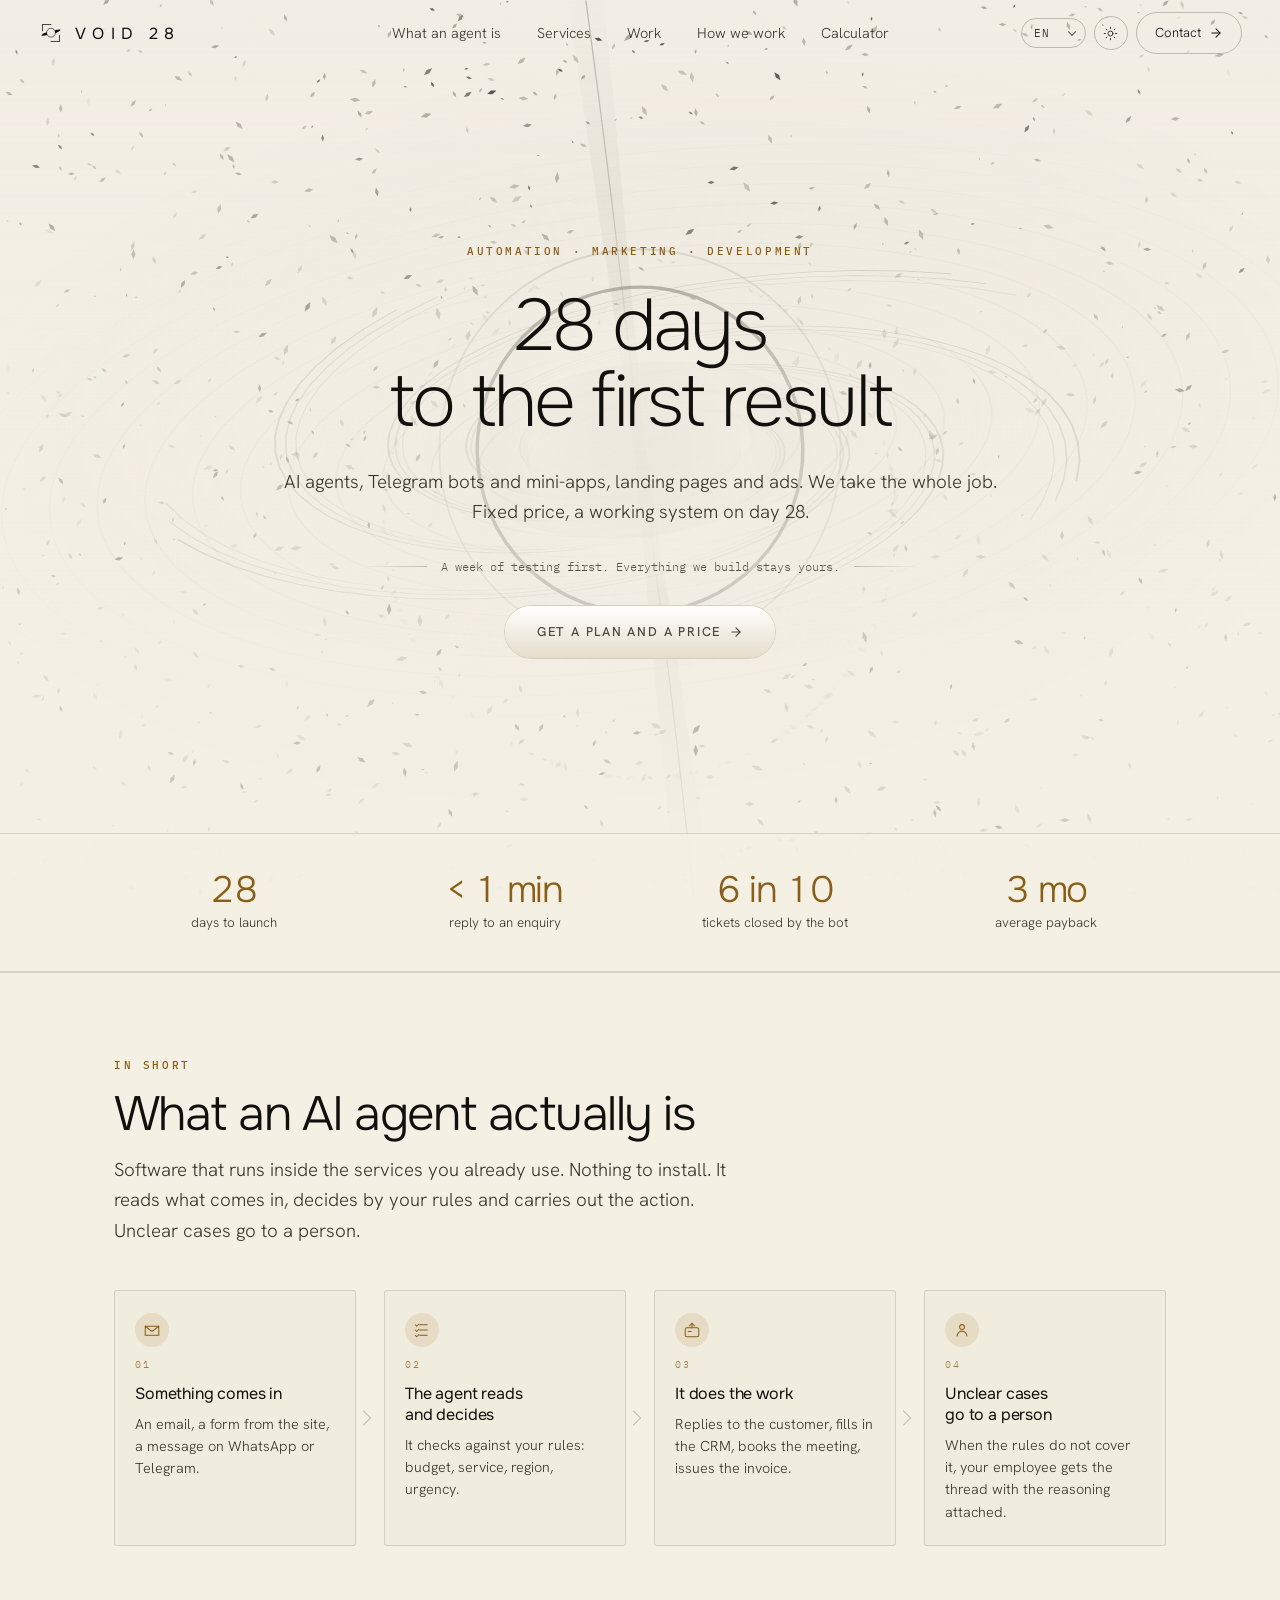
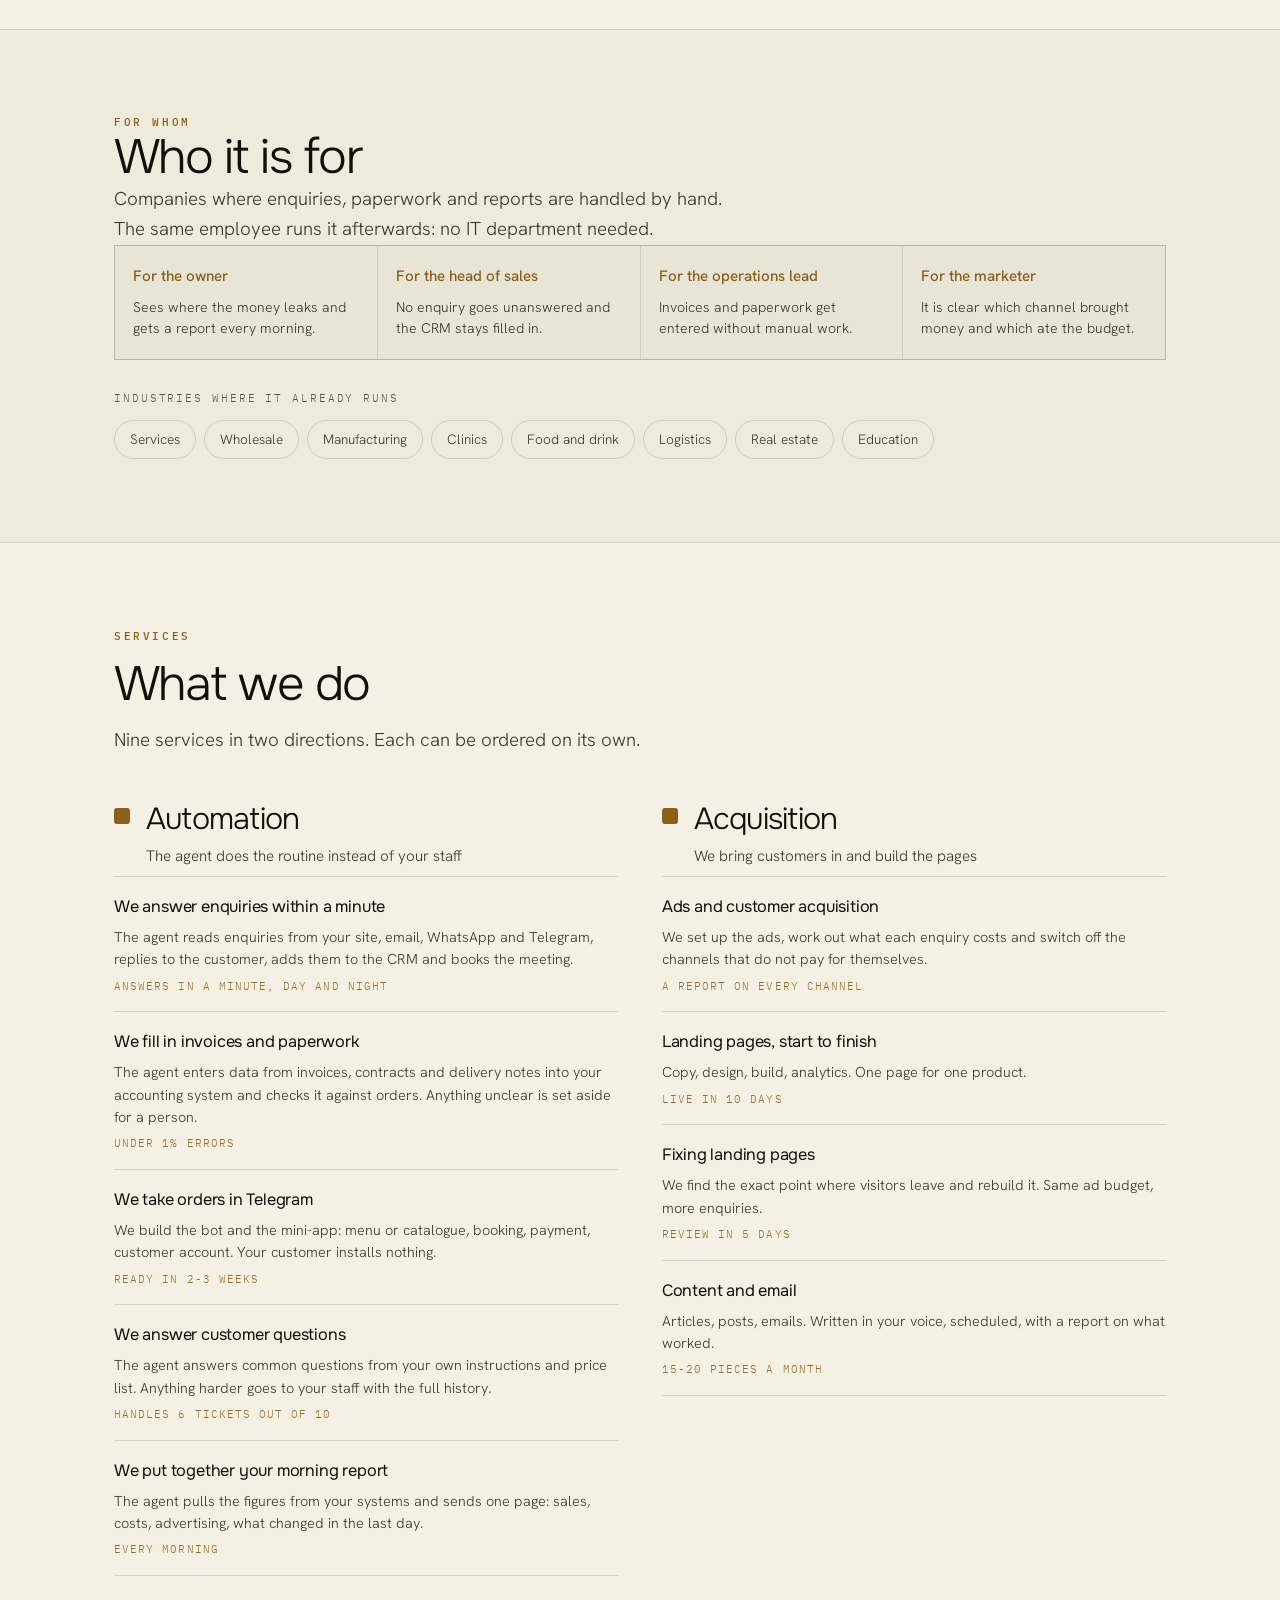
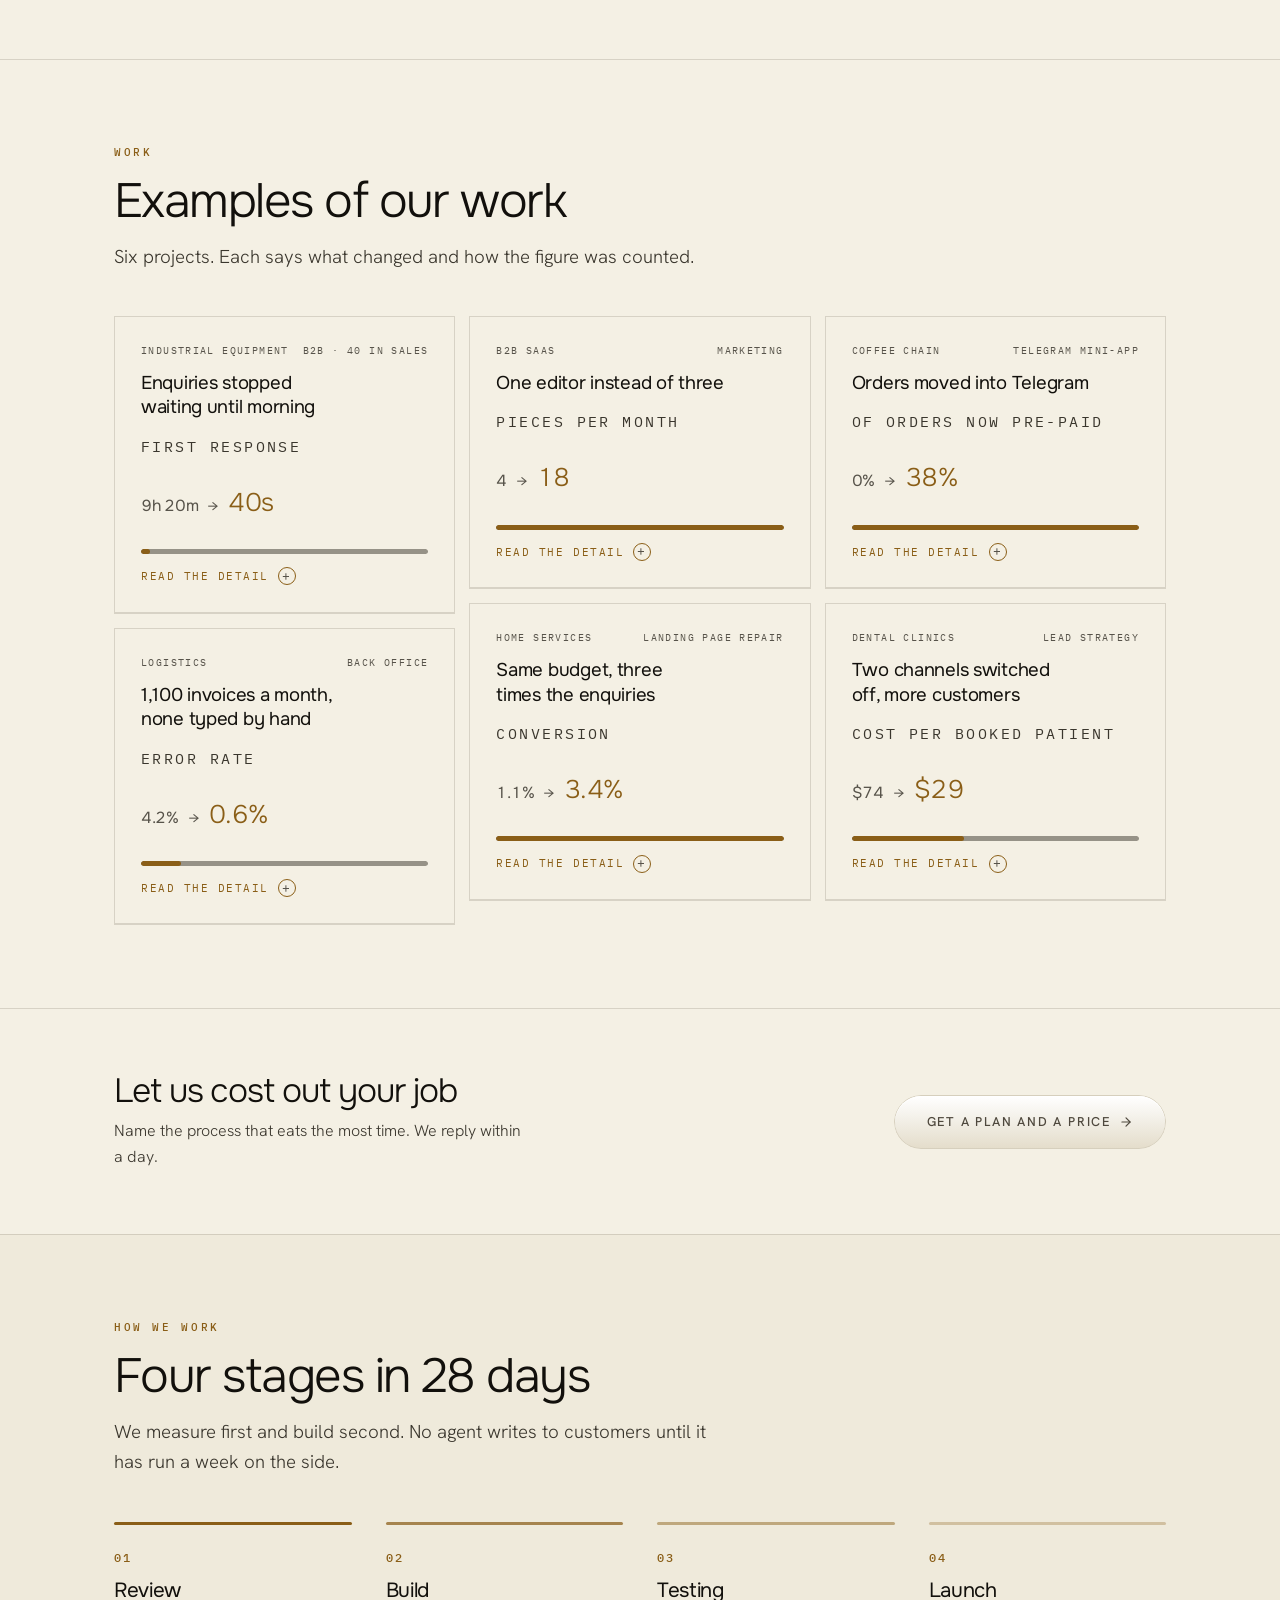
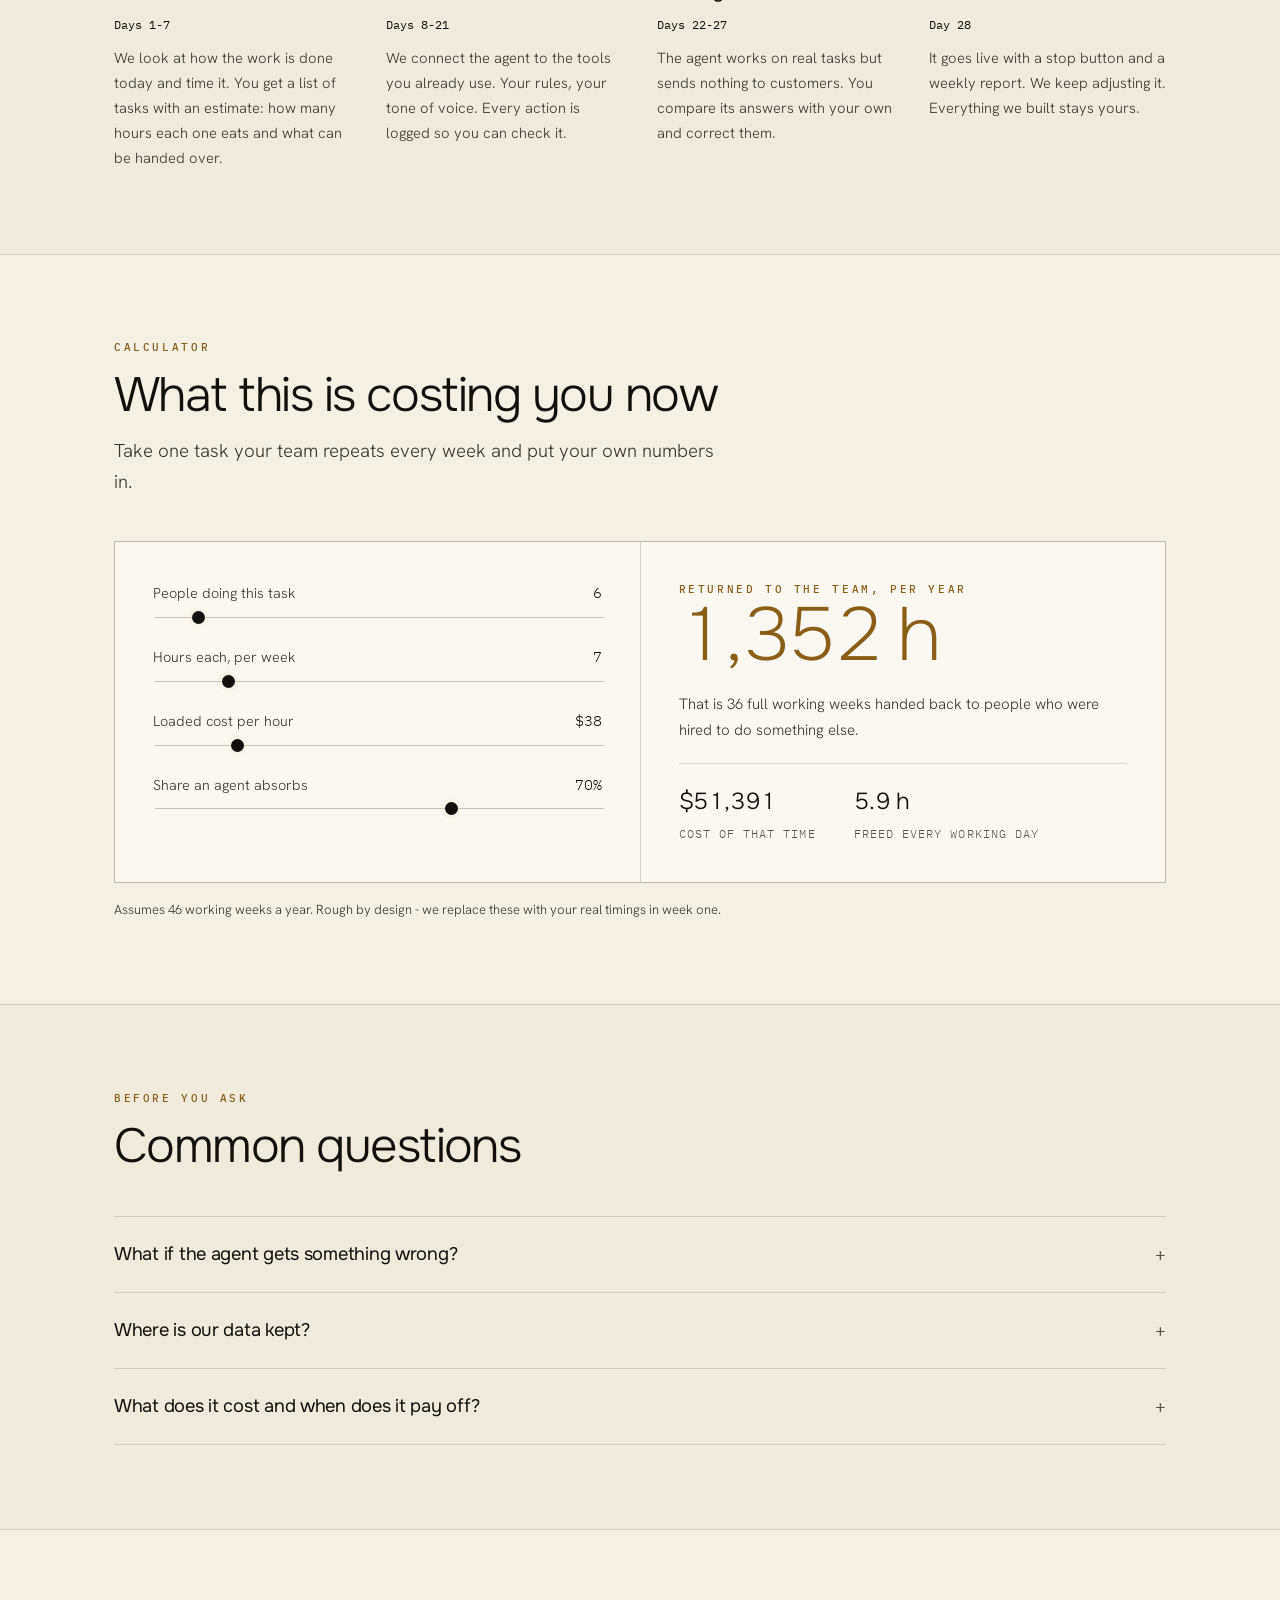
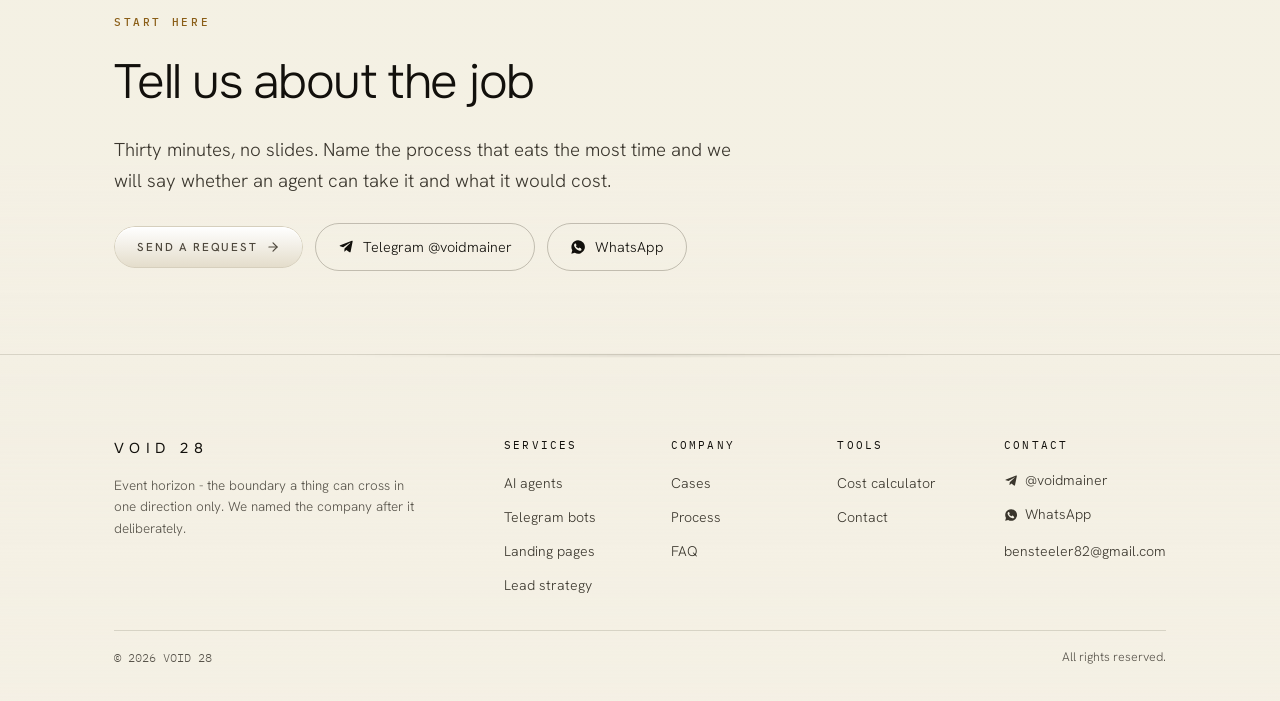
==== index.html @ d05bee15 "Stop the field draining over time: two separate causes The first is the real one. When 45 frames in " ====
<!doctype html>
<html lang="en" data-theme="dark">
<head>
<meta charset="utf-8">
<meta name="viewport" content="width=device-width, initial-scale=1">
<title>VOID 28 - AI agents, bots and landing pages in 28 days</title>
<meta name="description" content="VOID 28 builds AI agents, Telegram bots and mini-apps, landing pages and the lead strategy behind them. Fixed scope, fixed price, first result on day 28.">
<link rel="canonical" href="https://tragical728.github.io/void-ai/">

<meta property="og:type" content="website">
<meta property="og:site_name" content="VOID 28">
<meta property="og:title" content="VOID 28 - first result on day 28">
<meta property="og:description" content="AI agents, Telegram bots and mini-apps, landing pages and lead strategy. Fixed scope, fixed price.">
<meta property="og:url" content="https://tragical728.github.io/void-ai/">
<meta property="og:image" content="https://tragical728.github.io/void-ai/assets/img/og-cover.png">
<meta name="twitter:card" content="summary_large_image">

<link rel="icon" href="assets/img/favicon.svg?v=32" type="image/svg+xml">
<link rel="icon" href="assets/img/favicon-32.png?v=32" sizes="32x32" type="image/png">
<link rel="apple-touch-icon" href="assets/img/apple-touch-icon.png?v=32">
<link rel="manifest" href="site.webmanifest">
<meta name="theme-color" content="#050506">

<script>/* set the theme before first paint so it never flashes */
(function(){try{var t=localStorage.getItem('void-theme')||(matchMedia('(prefers-color-scheme: light)').matches?'light':'dark');document.documentElement.setAttribute('data-theme',t);}catch(e){}})();</script>

<link rel="preconnect" href="https://fonts.googleapis.com">
<link rel="preconnect" href="https://fonts.gstatic.com" crossorigin>
<link rel="stylesheet" href="https://fonts.googleapis.com/css2?family=Onest:wght@200;300;400;500&family=Hanken+Grotesk:wght@300;400;500&family=IBM+Plex+Mono:wght@400;500&display=swap">
<link rel="stylesheet" href="assets/css/tokens.css?v=32">
<link rel="stylesheet" href="assets/css/base.css?v=32">
<link rel="stylesheet" href="assets/css/components.css?v=32">
<link rel="stylesheet" href="assets/css/landing.css?v=32">

<!-- WebSite drives the bold site name in Google results; Organization drives the knowledge panel -->
<script type="application/ld+json">
{"@context":"https://schema.org","@type":"WebSite","name":"VOID 28",
 "alternateName":"VOID28","url":"https://tragical728.github.io/void-ai/"}
</script>
<script type="application/ld+json">
{"@context":"https://schema.org","@type":"Organization","name":"VOID 28",
 "url":"https://tragical728.github.io/void-ai/","logo":"https://tragical728.github.io/void-ai/assets/img/favicon-512.png",
 "description":"AI automation agency. Agents, Telegram bots and mini-apps, landing pages and lead strategy, delivered in 28 days.",
 "sameAs":["https://t.me/voidmainer"]}
</script>
</head>
<body>
<canvas id="dust" aria-hidden="true"></canvas>
<canvas id="hole" aria-hidden="true"></canvas>
<div class="veil" aria-hidden="true"></div>

<div class="shell">

<header>
  <nav class="nav">
    <a class="mark" href="index.html"><svg class="mark-glyph" viewBox="0 0 1024 1024" width="26" height="26" aria-hidden="true" fill="currentColor"><g><rect x="168" y="168" width="356" height="30"/><rect x="168" y="168" width="30" height="272"/><rect x="500" y="826" width="356" height="30"/><rect x="826" y="584" width="30" height="272"/><path d="M339,481.8 Q232,508 140,594 L140,620 Q252,634 364.4,592.2 Z"/><path d="M685,518.2 Q792,492 884,406 L884,380 Q772,366 659.6,407.8 Z"/></g><circle cx="512" cy="500" r="174" fill="none" stroke="currentColor" stroke-width="24"/></svg>VOID&nbsp;28</a>
    <button class="nav-toggle" id="nav-toggle" type="button"
            aria-label="Menu" aria-expanded="false" aria-controls="nav-links">
      <span></span><span></span><span></span>
    </button>
    <div class="nav-links" id="nav-links">
      <a href="#explain" data-i="nav1">What an agent is</a>
      <a href="#work" data-i="nav2">Services</a>
      <a href="#cases" data-i="nav3">Work</a>
      <a href="#process" data-i="nav4">How we work</a>
      <a href="#maths" data-i="nav5">Calculator</a>
      <a href="contact.html" class="only-mobile" data-i="navcta">Contact</a>
    </div>
    <div class="nav-tools">
      <span class="lang">
        <select id="lang" aria-label="Language">
          <option value="en">EN</option>
          <option value="ru">RU</option>
          <option value="es">ES</option>
          <option value="de">DE</option>
          <option value="zh">中文</option>
        </select>
      </span>
      <button class="icon-btn" id="theme" type="button" aria-label="Switch theme">
        <svg class="moon" viewBox="0 0 24 24" fill="none" stroke="currentColor" stroke-width="1.6" stroke-linecap="round" stroke-linejoin="round"><path d="M21 12.8A9 9 0 1 1 11.2 3a7 7 0 0 0 9.8 9.8z"/></svg>
        <svg class="sun" viewBox="0 0 24 24" fill="none" stroke="currentColor" stroke-width="1.6" stroke-linecap="round" stroke-linejoin="round"><circle cx="12" cy="12" r="4"/><path d="M12 2v2M12 20v2M4.9 4.9l1.4 1.4M17.7 17.7l1.4 1.4M2 12h2M20 12h2M4.9 19.1l1.4-1.4M17.7 6.3l1.4-1.4"/></svg>
      </button>
      <a class="nav-cta" href="contact.html"><span data-i="navcta">Contact</span><svg viewBox="0 0 24 24" fill="none" stroke="currentColor" stroke-width="1.8" stroke-linecap="round" stroke-linejoin="round"><path d="M5 12h14"/><path d="m12 5 7 7-7 7"/></svg></a>
    </div>
  </nav>
</header>

<main id="top">

  <section class="hero">
    <div class="wrap hero-copy">
      <p class="eyebrow" data-i="heroEyebrow">AI agents · automation · marketing</p>
      <h1 data-ih="heroTitle">Your problems and busywork<br>are our responsibility</h1>
      <p class="lead" data-i="heroLead">AI agents for daily operations, Telegram bots and mini-apps, landing pages built or repaired, and the lead strategy behind them. Fixed scope, fixed price, live in four to six weeks.</p>
      <div class="horizon-note">
        <span class="rule"></span>
        <span class="mono" data-i="heroNote">Shadow mode first. You keep the build.</span>
        <span class="rule rule-r"></span>
      </div>
      <div class="hero-cta">
        <a class="sbtn sbtn-lg" href="contact.html">
          <span class="sbtn-beam"></span><span class="sbtn-ring"></span>
          <span class="sbtn-face"><span data-i="heroCta">Get a plan and a price</span>
            <svg viewBox="0 0 24 24" fill="none" stroke="currentColor" stroke-width="2" stroke-linecap="round" stroke-linejoin="round"><path d="M5 12h14"/><path d="m12 5 7 7-7 7"/></svg>
          </span>
        </a>
            </div>
    </div>
  </section>

  <section class="proof" aria-label="Key numbers">
    <div class="wrap proof-grid">
      <div class="proof-item"><b data-i="s1n">28</b><span data-i="s1l">days to launch</span></div>
      <div class="proof-item"><b data-i="s2n">&lt; 1 min</b><span data-i="s2l">reply to an enquiry</span></div>
      <div class="proof-item"><b data-i="s3n">6 in 10</b><span data-i="s3l">tickets closed by the bot</span></div>
      <div class="proof-item"><b data-i="s4n">3 mo</b><span data-i="s4l">average payback</span></div>
    </div>
  </section>


  <section id="explain">
    <div class="wrap">
      <div class="sec-head">
        <p class="eyebrow" data-i="exEyebrow">IN SHORT</p>
        <h2 data-i="exTitle">What an AI agent actually is</h2>
        <p class="lead" data-i="exLead">It is a piece of software that works inside the services you already use.</p>
      </div>
      <ol class="ex-flow">
        <li class="ex-step">
          <span class="ex-ic"><svg viewBox="0 0 24 24" fill="none" stroke="currentColor" stroke-width="1.4" stroke-linecap="round" stroke-linejoin="round"><path d="M3 7h18v12H3z"/><path d="m3 7 9 7 9-7"/></svg></span>
          <span class="ex-n">01</span>
          <h3 data-i="ex1t">step</h3>
          <p data-i="ex1p">text</p>
        </li>
        <li class="ex-step">
          <span class="ex-ic"><svg viewBox="0 0 24 24" fill="none" stroke="currentColor" stroke-width="1.4" stroke-linecap="round" stroke-linejoin="round"><path d="M9 5h10M9 12h10M9 19h10"/><path d="m3 5 2 2 3-3"/><path d="m3 12 2 2 3-3"/><path d="m3 19 2 2 3-3"/></svg></span>
          <span class="ex-n">02</span>
          <h3 data-i="ex2t">step</h3>
          <p data-i="ex2p">text</p>
        </li>
        <li class="ex-step">
          <span class="ex-ic"><svg viewBox="0 0 24 24" fill="none" stroke="currentColor" stroke-width="1.4" stroke-linecap="round" stroke-linejoin="round"><path d="M12 3v6"/><path d="m8.5 6.5 3.5-3.5 3.5 3.5"/><rect x="3" y="9" width="18" height="12" rx="2"/><path d="M7 14h4"/></svg></span>
          <span class="ex-n">03</span>
          <h3 data-i="ex3t">step</h3>
          <p data-i="ex3p">text</p>
        </li>
        <li class="ex-step">
          <span class="ex-ic"><svg viewBox="0 0 24 24" fill="none" stroke="currentColor" stroke-width="1.4" stroke-linecap="round" stroke-linejoin="round"><circle cx="12" cy="8" r="3.2"/><path d="M5.5 20a6.5 6.5 0 0 1 13 0"/></svg></span>
          <span class="ex-n">04</span>
          <h3 data-i="ex4t">step</h3>
          <p data-i="ex4p">text</p>
        </li>
      </ol>
    </div>
  </section>


  <section id="who">
    <div class="wrap">

        <p class="eyebrow" data-i="whoE">FOR WHOM</p>
        <h2 data-i="whoT">Who it is for</h2>
        <p class="lead" data-i="whoL">Companies where the work is handled by hand.</p>
        <div class="who-grid">
          <div class="who-card"><h4 data-i="r1">role</h4><p data-i="r1p">why</p></div>
          <div class="who-card"><h4 data-i="r2">role</h4><p data-i="r2p">why</p></div>
          <div class="who-card"><h4 data-i="r3">role</h4><p data-i="r3p">why</p></div>
          <div class="who-card"><h4 data-i="r4">role</h4><p data-i="r4p">why</p></div>
        </div>
        <p class="who-ind-t" data-i="indT">Industries where it already runs</p>
        <ul class="who-inds"><li data-i="i1">industry</li><li data-i="i2">industry</li><li data-i="i3">industry</li><li data-i="i4">industry</li><li data-i="i5">industry</li><li data-i="i6">industry</li><li data-i="i7">industry</li><li data-i="i8">industry</li></ul>
    </div>
  </section>

  <section id="work">
    <div class="wrap">
      <div class="sec-head">
        <p class="eyebrow" data-i="workEyebrow">SERVICES</p>
        <h2 data-i="workTitle">What we do</h2>
        <p class="lead" data-i="workLead">Not a chatbot bolted onto your website. Agents that hold a job, follow your rules, use the tools you already pay for, and escalate the moment they hit something they were not built to decide.</p>
      </div>
      <div class="svc-grid">
        <div class="svc-col">
          <div class="grp">
            <span class="grp-n" aria-hidden="true"></span>
            <h3 data-i="grp1">group</h3>
            <p data-i="grp1s">note</p>
          </div>
          <ul class="svc-list">
            <li class="svc"><h4 data-i="w1t">title</h4><p data-i="w1p">text</p><span class="svc-tag" data-i="w1g">tag</span></li>
            <li class="svc"><h4 data-i="w2t">title</h4><p data-i="w2p">text</p><span class="svc-tag" data-i="w2g">tag</span></li>
            <li class="svc"><h4 data-i="w3t">title</h4><p data-i="w3p">text</p><span class="svc-tag" data-i="w3g">tag</span></li>
            <li class="svc"><h4 data-i="w4t">title</h4><p data-i="w4p">text</p><span class="svc-tag" data-i="w4g">tag</span></li>
            <li class="svc"><h4 data-i="w5t">title</h4><p data-i="w5p">text</p><span class="svc-tag" data-i="w5g">tag</span></li>
          </ul>
        </div>
        <div class="svc-col">
          <div class="grp">
            <span class="grp-n" aria-hidden="true"></span>
            <h3 data-i="grp2">group</h3>
            <p data-i="grp2s">note</p>
          </div>
          <ul class="svc-list">
            <li class="svc"><h4 data-i="m1t">title</h4><p data-i="m1p">text</p><span class="svc-tag" data-i="m1g">tag</span></li>
            <li class="svc"><h4 data-i="m2t">title</h4><p data-i="m2p">text</p><span class="svc-tag" data-i="m2g">tag</span></li>
            <li class="svc"><h4 data-i="m3t">title</h4><p data-i="m3p">text</p><span class="svc-tag" data-i="m3g">tag</span></li>
            <li class="svc"><h4 data-i="m4t">title</h4><p data-i="m4p">text</p><span class="svc-tag" data-i="m4g">tag</span></li>
          </ul>
        </div>
      </div>
    </div>
  </section>




  <section id="cases">
    <div class="wrap">
      <div class="sec-head">
        <p class="eyebrow" data-i="csEyebrow">WORK</p>
        <h2 data-i="csTitle">Examples of our work</h2>
        <p class="lead" data-i="csLead">Six builds, six different corners of a business. Figures are measured against the ninety days before each agent went live.</p>
      </div>
      <div class="cases">
        <div class="case-col">
          <article class="case">
          <details>
            <summary>
              <div class="case-kicker"><span data-i="c1k1">Industrial equipment</span><span data-i="c1k2">B2B · 40 in sales</span></div>
              <h3 data-i="c1t">An inbox that never sleeps</h3>
              <div class="delta">
                <p class="delta-cap" data-i="c1m1">metric</p>
                <p class="delta-line"><span class="dv-was">9h 20m</span><span class="dv-arrow" aria-hidden="true">&rarr;</span><b class="dv-now">40s</b></p>
                <i class="bar"><s class="b-was" style="--w:100%"></s><s class="b-now" style="--w:3%"></s></i>
              </div>
              <span class="case-more"><span data-i="caseMore">Read the detail</span><i class="plus">+</i></span>
            </summary>
            <div class="case-body">
              <p data-i="c1p">Enquiries arrived across a website form, two mailboxes and WhatsApp. Anything landing after 6pm sat until morning. An agent now reads every channel, qualifies against spec and budget, answers with the right datasheet and books the demo.</p>
              <div class="case-did"><h4 data-i="caseDid">What we did</h4><p data-i="c1do">…</p></div>
              <div class="metrics">
                        <div class="metric"><b>+34%</b><span data-i="c1m2">Meetings booked</span></div>
            <div class="metric"><b>0</b><span data-i="c1m3">Leads left overnight</span></div>
          </div>
              <p class="case-basis"><span data-i="caseBase">How it was measured</span>: <span data-i="c1base">…</span></p>
            </div>
          </details>
        </article>
          <article class="case">
          <details>
            <summary>
              <div class="case-kicker"><span data-i="c2k1">Logistics</span><span data-i="c2k2">Back office</span></div>
              <h3 data-i="c2t">1,100 invoices, entered by nobody</h3>
              <div class="delta">
                <p class="delta-cap" data-i="c2m1">metric</p>
                <p class="delta-line"><span class="dv-was">4.2%</span><span class="dv-arrow" aria-hidden="true">&rarr;</span><b class="dv-now">0.6%</b></p>
                <i class="bar"><s class="b-was" style="--w:100%"></s><s class="b-now" style="--w:14%"></s></i>
              </div>
              <span class="case-more"><span data-i="caseMore">Read the detail</span><i class="plus">+</i></span>
            </summary>
            <div class="case-body">
              <p data-i="c2p">Three people spent their week retyping carrier invoices into an ERP and chasing mismatches. The agent reads the documents, reconciles them against orders, posts the clean ones and queues only genuine exceptions for a human.</p>
              <div class="case-did"><h4 data-i="caseDid">What we did</h4><p data-i="c2do">…</p></div>
              <div class="metrics">
                        <div class="metric"><b>112h</b><span data-i="c2m2">Returned per month</span></div>
            <div class="metric"><b>3</b><span data-i="c2m3">People moved to better work</span></div>
          </div>
              <p class="case-basis"><span data-i="caseBase">How it was measured</span>: <span data-i="c2base">…</span></p>
            </div>
          </details>
        </article>
        </div>
        <div class="case-col">
          <article class="case">
          <details>
            <summary>
              <div class="case-kicker"><span data-i="c3k1">B2B SaaS</span><span data-i="c3k2">Marketing</span></div>
              <h3 data-i="c3t">One editor, a full calendar</h3>
              <div class="delta">
                <p class="delta-cap" data-i="c3m1">metric</p>
                <p class="delta-line"><span class="dv-was">4</span><span class="dv-arrow" aria-hidden="true">&rarr;</span><b class="dv-now">18</b></p>
                <i class="bar"><s class="b-was" style="--w:22%"></s><s class="b-now" style="--w:100%"></s></i>
              </div>
              <span class="case-more"><span data-i="caseMore">Read the detail</span><i class="plus">+</i></span>
            </summary>
            <div class="case-body">
              <p data-i="c3p">Four posts a month, all of them late. We pointed the pipeline at their sales calls and changelog: it drafts, an editor cuts, it schedules and distributes. The voice held - readers could not pick the agent drafts out of a blind test.</p>
              <div class="case-did"><h4 data-i="caseDid">What we did</h4><p data-i="c3do">…</p></div>
              <div class="metrics">
                        <div class="metric"><b>2.4×</b><span data-i="c3m2">Organic signups</span></div>
            <div class="metric"><b>1</b><span data-i="c3m3">Editor, unchanged</span></div>
          </div>
              <p class="case-basis"><span data-i="caseBase">How it was measured</span>: <span data-i="c3base">…</span></p>
            </div>
          </details>
        </article>
          <article class="case">
          <details>
            <summary>
              <div class="case-kicker"><span data-i="c4k1">Home services</span><span data-i="c4k2">Landing page repair</span></div>
              <h3 data-i="c4t">The page was the bottleneck</h3>
              <div class="delta">
                <p class="delta-cap" data-i="c4m1">metric</p>
                <p class="delta-line"><span class="dv-was">1.1%</span><span class="dv-arrow" aria-hidden="true">&rarr;</span><b class="dv-now">3.4%</b></p>
                <i class="bar"><s class="b-was" style="--w:32%"></s><s class="b-now" style="--w:100%"></s></i>
              </div>
              <span class="case-more"><span data-i="caseMore">Read the detail</span><i class="plus">+</i></span>
            </summary>
            <div class="case-body">
              <p data-i="c4p">Traffic was healthy and the phone was quiet. The audit found the offer buried below three scrolls, a seven-field form and a 4.8-second load on mobile. We rewrote the page, cut the form to two fields and rebuilt it - same ad spend.</p>
              <div class="case-did"><h4 data-i="caseDid">What we did</h4><p data-i="c4do">…</p></div>
              <div class="metrics">
                        <div class="metric"><b>−61%</b><span data-i="c4m2">Cost per lead</span></div>
            <div class="metric"><b>1.2s</b><span data-i="c4m3">Load on mobile</span></div>
          </div>
              <p class="case-basis"><span data-i="caseBase">How it was measured</span>: <span data-i="c4base">…</span></p>
            </div>
          </details>
        </article>
        </div>
        <div class="case-col">
          <article class="case">
          <details>
            <summary>
              <div class="case-kicker"><span data-i="c5k1">Coffee chain</span><span data-i="c5k2">Telegram mini-app</span></div>
              <h3 data-i="c5t">The queue moved into Telegram</h3>
              <div class="delta">
                <p class="delta-cap" data-i="c5m1">metric</p>
                <p class="delta-line"><span class="dv-was">0%</span><span class="dv-arrow" aria-hidden="true">&rarr;</span><b class="dv-now">38%</b></p>
                <i class="bar"><s class="b-was" style="--w:4%"></s><s class="b-now" style="--w:100%"></s></i>
              </div>
              <span class="case-more"><span data-i="caseMore">Read the detail</span><i class="plus">+</i></span>
            </summary>
            <div class="case-body">
              <p data-i="c5p">Eleven sites, orders taken by phone and lost at the counter. We shipped a mini-app: menu, pickup slot, payment and a loyalty balance, all inside Telegram, with a bot that nudges regulars on the days they usually come in.</p>
              <div class="case-did"><h4 data-i="caseDid">What we did</h4><p data-i="c5do">…</p></div>
              <div class="metrics">
                        <div class="metric"><b>+22%</b><span data-i="c5m2">Repeat visits</span></div>
            <div class="metric"><b>0</b><span data-i="c5m3">App store required</span></div>
          </div>
              <p class="case-basis"><span data-i="caseBase">How it was measured</span>: <span data-i="c5base">…</span></p>
            </div>
          </details>
        </article>
          <article class="case">
          <details>
            <summary>
              <div class="case-kicker"><span data-i="c6k1">Dental clinics</span><span data-i="c6k2">Lead strategy</span></div>
              <h3 data-i="c6t">Same budget, different channels</h3>
              <div class="delta">
                <p class="delta-cap" data-i="c6m1">metric</p>
                <p class="delta-line"><span class="dv-was">$74</span><span class="dv-arrow" aria-hidden="true">&rarr;</span><b class="dv-now">$29</b></p>
                <i class="bar"><s class="b-was" style="--w:100%"></s><s class="b-now" style="--w:39%"></s></i>
              </div>
              <span class="case-more"><span data-i="caseMore">Read the detail</span><i class="plus">+</i></span>
            </summary>
            <div class="case-body">
              <p data-i="c6p">Spend was spread evenly across five channels because nobody could prove which worked. We tracked each lead to revenue, cut two channels, rewrote the offer for the two that paid, and put the follow-up on an agent.</p>
              <div class="case-did"><h4 data-i="caseDid">What we did</h4><p data-i="c6do">…</p></div>
              <div class="metrics">
                        <div class="metric"><b>+41%</b><span data-i="c6m2">Bookings, same spend</span></div>
            <div class="metric"><b>2</b><span data-i="c6m3">Channels dropped</span></div>
          </div>
              <p class="case-basis"><span data-i="caseBase">How it was measured</span>: <span data-i="c6base">…</span></p>
            </div>
          </details>
        </article>
        </div>
      </div>
    </div>
  </section>

  <section class="midcta">
    <div class="wrap midcta-inner">
      <div>
        <h2 data-i="midTitle">Let us cost out your job</h2>
        <p class="lead" data-i="midLead">Name the process that eats the most time. We reply within a day.</p>
      </div>
      <a class="sbtn sbtn-lg" href="contact.html">
        <span class="sbtn-beam"></span><span class="sbtn-ring"></span>
        <span class="sbtn-face"><span data-i="midCta">Get a plan and a price</span>
          <svg viewBox="0 0 24 24" fill="none" stroke="currentColor" stroke-width="2" stroke-linecap="round" stroke-linejoin="round"><path d="M5 12h14"/><path d="m12 5 7 7-7 7"/></svg>
        </span>
      </a>
    </div>
  </section>

  <section id="process">
    <div class="wrap">
      <div class="sec-head">
        <p class="eyebrow" data-i="prEyebrow">HOW WE WORK</p>
        <h2 data-i="prTitle">Four stages in 28 days</h2>
        <p class="lead" data-i="prLead">The order matters here: we do not touch a tool until we have timed the work by hand, and no agent talks to a customer until it has spent a week proving itself in silence.</p>
      </div>
      <div class="steps">
        <div class="step"><span class="n">01</span><h3 data-i="p1t">Map</h3><span class="when" data-i="p1w">Week 1</span>
          <p data-i="p1p">We sit with the people doing the work and time it. What comes out is a short list of tasks ranked by hours lost and how safely they can be handed over.</p></div>
        <div class="step"><span class="n">02</span><h3 data-i="p2t">Build</h3><span class="when" data-i="p2w">Weeks 2-3</span>
          <p data-i="p2p">Agents wired into the tools you already pay for. Your rules, your tone, your escalation paths. Every decision the agent makes is logged in plain language.</p></div>
        <div class="step"><span class="n">03</span><h3 data-i="p3t">Shadow</h3><span class="when" data-i="p3w">Week 4</span>
          <p data-i="p3p">The agent runs on live work but nothing it produces is sent. Your team reads its output next to their own and corrects it until the two are indistinguishable.</p></div>
        <div class="step"><span class="n">04</span><h3 data-i="p4t">Watch</h3><span class="when" data-i="p4w">Ongoing</span>
          <p data-i="p4p">It goes live with a kill switch and a weekly report. We tune what drifts. You keep the build - the agents, the prompts, the code - whatever happens to us.</p></div>
      </div>
    </div>
  </section>

  <section id="maths">
    <div class="wrap">
      <div class="sec-head">
        <p class="eyebrow" data-i="qEyebrow">CALCULATOR</p>
        <h2 data-i="qTitle">What this is costing you now</h2>
        <p class="lead" data-i="qLead">Pick one repetitive task your team does every week and put its real shape in. The number is what that task costs you in a year.</p>
      </div>
      <div class="maths">
        <div class="controls">
          <div class="field"><div class="field-top"><label for="people" data-i="qf1">People doing this task</label><output id="people-out" class="mono">6</output></div>
            <input id="people" type="range" min="1" max="60" value="6" step="1"></div>
          <div class="field"><div class="field-top"><label for="hours" data-i="qf2">Hours each, per week</label><output id="hours-out" class="mono">7</output></div>
            <input id="hours" type="range" min="1" max="40" value="7" step="1"></div>
          <div class="field"><div class="field-top"><label for="rate" data-i="qf3">Loaded cost per hour</label><output id="rate-out" class="mono">$38</output></div>
            <input id="rate" type="range" min="8" max="180" value="38" step="1"></div>
          <div class="field"><div class="field-top"><label for="share" data-i="qf4">Share an agent absorbs</label><output id="share-out" class="mono">70%</output></div>
            <input id="share" type="range" min="20" max="95" value="70" step="5"></div>
        </div>
        <div class="readout">
          <div><p class="eyebrow" data-i="qr1">Returned to the team, per year</p><p class="big" id="hours-year">1,352 h</p></div>
          <p class="sub" id="ftw"></p>
          <div class="readout-split">
            <div class="metric"><b id="cost-year" class="mono">$51,391</b><span data-i="qr2">Cost of that time</span></div>
            <div class="metric"><b id="per-day" class="mono">5.9 h</b><span data-i="qr3">Freed every working day</span></div>
          </div>
        </div>
      </div>
      <p class="dim" style="margin-top:16px;font-size:.82rem" data-i="qNote">Assumes 46 working weeks a year. Rough by design - we replace these with your real timings in week one.</p>
    </div>
  </section>

  <section id="faq">
    <div class="wrap">
      <div class="sec-head">
        <p class="eyebrow" data-i="fqEyebrow">Before you ask</p>
        <h2 data-i="fqTitle">Common questions</h2>
      </div>
      <div class="faq">
        <details><summary><span data-i="fq1q">What happens when the agent gets it wrong?</span><span class="plus">+</span></summary>
          <p data-i="fq1a">It escalates instead of improvising. Every agent ships with explicit limits - what it may decide alone, what needs a human, what it must never touch. It runs a week in shadow mode before anyone outside the company sees its output, every action is logged in plain language, and there is a kill switch that stops it in one click.</p></details>
        <details><summary><span data-i="fq2q">Where does our data go?</span><span class="plus">+</span></summary>
          <p data-i="fq2a">Into your own accounts. We build inside your cloud and your tools, with the region you require. Your content is not used to train anything, retention is set by you, and access is scoped per agent - the invoicing agent cannot read your sales inbox.</p></details>
        <details><summary><span data-i="fq3q">What does it cost, and when does it pay for itself?</span><span class="plus">+</span></summary>
          <p data-i="fq3a">A build is a fixed price agreed after the mapping week, plus a monthly fee for running and tuning it. Most builds return their cost inside the first quarter - the calculator above is the same arithmetic we use to decide whether a task is worth automating at all. If the numbers do not work, we say so and we do not take the project.</p></details>
      </div>
    </div>
  </section>

  <section id="contact">
    <div class="wrap cta">
      <p class="eyebrow" data-i="xEyebrow">Start here</p>
      <h2 data-i="xTitle">Tell us about the job</h2>
      <p class="lead" data-i="xLead">Thirty minutes, no deck. Bring one process that everybody complains about and we will tell you honestly whether an agent should take it - and roughly what it would cost to find out.</p>
      <div class="cta-row">
        <a class="sbtn" href="contact.html">
          <span class="sbtn-beam"></span><span class="sbtn-ring"></span>
          <span class="sbtn-face"><span data-i="xCta">Send a request</span>
            <svg viewBox="0 0 24 24" fill="none" stroke="currentColor" stroke-width="2" stroke-linecap="round" stroke-linejoin="round"><path d="M5 12h14"/><path d="m12 5 7 7-7 7"/></svg>
          </span>
        </a>
        <a class="ghost" href="https://t.me/voidmainer" target="_blank" rel="noopener">
          <svg viewBox="0 0 24 24" fill="currentColor" aria-hidden="true"><path d="M21.9 4.3 18.9 19c-.2 1-.8 1.3-1.7.8l-4.6-3.4-2.2 2.1c-.3.3-.5.5-1 .5l.4-4.9L18.4 6c.3-.3-.1-.5-.6-.2L7.7 12.2l-4.5-1.4c-1-.3-1-1 .2-1.4l17.4-6.7c.8-.3 1.5.2 1.1 1.6z"/></svg>
          <span data-i="xTg">Telegram @voidmainer</span>
        </a>
        <a class="ghost" href="https://wa.me/79952057014" target="_blank" rel="noopener">
          <svg viewBox="0 0 24 24" fill="currentColor" aria-hidden="true"><path d="M12 2a10 10 0 0 0-8.6 15L2 22l5.2-1.4A10 10 0 1 0 12 2zm5.8 14.2c-.2.7-1.4 1.3-2 1.4-.5.1-1.1.1-1.8-.1-.4-.1-1-.3-1.7-.6-3-1.3-4.9-4.3-5-4.5-.1-.2-1.2-1.5-1.2-2.9s.7-2 1-2.3c.2-.3.5-.4.7-.4h.5c.2 0 .4 0 .6.5l.8 2c.1.2.1.3 0 .5l-.4.5-.2.3c-.1.1-.2.3 0 .5.1.2.6 1.1 1.4 1.8 1 .9 1.8 1.1 2 1.2.2.1.4.1.5-.1l.7-.9c.2-.2.3-.2.5-.1l2 .9c.2.1.4.2.4.3.1.2.1.6-.1 1.2z"/></svg>
          <span data-i="xWa">WhatsApp</span>
        </a>
      </div>
    </div>
  </section>

</main>

<footer>
  <div class="wrap">
    <div class="foot-grid">
      <div class="foot-brand reveal">
        <span class="mark" style="font-size:.9rem">VOID&nbsp;28</span>
        <p class="def" data-i="footDef">Event horizon - the boundary a thing can cross in one direction only. We named the company after it deliberately.</p>
      </div>
      <div class="foot-cols">
        <div class="foot-col reveal"><h4 data-i="fcServices">Services</h4>
          <ul>
            <li><a href="#work" data-i="fl1">AI agents</a></li>
            <li><a href="#work" data-i="fl2">Telegram bots</a></li>
            <li><a href="#marketing" data-i="fl3">Landing pages</a></li>
            <li><a href="#marketing" data-i="fl4">Lead strategy</a></li>
          </ul></div>
        <div class="foot-col reveal"><h4 data-i="fcCompany">Company</h4>
          <ul>
            <li><a href="#cases" data-i="fl5">Cases</a></li>
            <li><a href="#process" data-i="fl6">Process</a></li>
            <li><a href="#faq" data-i="fl7">FAQ</a></li>
                      </ul></div>
        <div class="foot-col reveal"><h4 data-i="fcTools">Tools</h4>
          <ul>
            <li><a href="#maths" data-i="fl9">Cost calculator</a></li>
            <li><a href="contact.html" data-i="fl10">Contact</a></li>
          </ul></div>
        <div class="foot-col reveal"><h4 data-i="fcContact">Contact</h4>
          <ul>
            <li><a href="https://t.me/voidmainer" target="_blank" rel="noopener"><svg viewBox="0 0 24 24" fill="currentColor"><path d="M21.9 4.3 18.9 19c-.2 1-.8 1.3-1.7.8l-4.6-3.4-2.2 2.1c-.3.3-.5.5-1 .5l.4-4.9L18.4 6c.3-.3-.1-.5-.6-.2L7.7 12.2l-4.5-1.4c-1-.3-1-1 .2-1.4l17.4-6.7c.8-.3 1.5.2 1.1 1.6z"/></svg>@voidmainer</a></li>
            <li><a href="https://wa.me/79952057014" target="_blank" rel="noopener"><svg viewBox="0 0 24 24" fill="currentColor"><path d="M12 2a10 10 0 0 0-8.6 15L2 22l5.2-1.4A10 10 0 1 0 12 2zm5.8 14.2c-.2.7-1.4 1.3-2 1.4-.5.1-1.1.1-1.8-.1-.4-.1-1-.3-1.7-.6-3-1.3-4.9-4.3-5-4.5-.1-.2-1.2-1.5-1.2-2.9s.7-2 1-2.3c.2-.3.5-.4.7-.4h.5c.2 0 .4 0 .6.5l.8 2c.1.2.1.3 0 .5l-.4.5-.2.3c-.1.1-.2.3 0 .5.1.2.6 1.1 1.4 1.8 1 .9 1.8 1.1 2 1.2.2.1.4.1.5-.1l.7-.9c.2-.2.3-.2.5-.1l2 .9c.2.1.4.2.4.3.1.2.1.6-.1 1.2z"/></svg>WhatsApp</a></li>
            <li><a href="mailto:bensteeler82@gmail.com">bensteeler82@gmail.com</a></li>
          </ul></div>
      </div>
    </div>
    <div class="foot-base">
      <span class="mono">© 2026 VOID 28</span>
      <span data-i="footRights">All rights reserved.</span>
    </div>
  </div>
</footer>

</div>

<script src="assets/js/i18n.js?v=32"></script>
<script src="assets/js/background.js?v=32"></script>
<script src="assets/js/site.js?v=32"></script>
</body>
</html>
---- assets/css/tokens.css ----
/* VOID 28 - colour, type and spacing tokens.
   Dark is the base; light is the quasar.

   Two things drive this palette:
   flat black with pure white reads as one undifferentiated wall, so surfaces
   are layered (bg -> surface -> panel) and text sits at three weights;
   and a single warm accent carries every number and action, with one
   semantic red reserved for what a visitor is currently losing. */
:root{
  --bg:#07070A;
  --surface:#0D0E13;
  --panel:#14161D;
  --line:rgba(214,226,244,.12);
  --line-strong:rgba(214,226,244,.22);
  --text:#E9ECF2;
  --muted:#A2A9B4;
  --faint:#79808E;
  --accent:#F5C77E;
  --accent-dim:rgba(245,199,126,.16);
  --warn:#E0785C;
  --warn-dim:rgba(224,120,92,.16);
  --scrim:7,7,10;
  --scrim2:13,14,19;
  --btn-ring:#2A2D36;
  --btn-a:#2A2D36;
  --btn-b:#0B0C11;
  --btn-text:#AEB5C0;
  --btn-text-on:#ffffff;
  --btn-beam:#F5C77E;
  --btn-inset:rgba(255,255,255,.28);
  --btn-halo:rgba(245,199,126,.18);
  --veil-a:rgba(7,7,10,0);
  --veil-b:rgba(7,7,10,.42);
  --veil-c:rgba(7,7,10,.72);
  --gutter:clamp(18px,5vw,64px);
  --max:1180px;
  color-scheme:dark;
}
:root[data-theme="light"]{
  --bg:#F4F0E4;
  --surface:#EDE8D9;
  --panel:#FBF8F1;
  --line:rgba(48,40,26,.15);
  --line-strong:rgba(48,40,26,.26);
  --text:#12100C;
  --muted:#3A362D;
  --faint:#57534A;
  --accent:#8A5E17;
  --accent-dim:rgba(168,118,42,.14);
  --warn:#9E3D22;
  --warn-dim:rgba(158,61,34,.12);
  --scrim:244,240,228;
  --scrim2:237,232,217;
  --btn-ring:#D6CFBD;
  --btn-a:#ffffff;
  --btn-b:#E4DDCB;
  --btn-text:#4E483D;
  --btn-text-on:#191510;
  --btn-beam:#A8762A;
  --btn-inset:rgba(255,255,255,.95);
  --btn-halo:rgba(168,118,42,.2);
  --veil-a:rgba(244,240,228,0);
  --veil-b:rgba(244,240,228,.40);
  --veil-c:rgba(244,240,228,.70);
  color-scheme:light;
}
---- assets/css/base.css ----
/* VOID 28 - reset, canvas layers, typography, page scaffolding */
*{box-sizing:border-box}
html{scroll-behavior:smooth;overflow-x:hidden;overflow-x:clip}
body{
  margin:0;
  background:var(--bg);
  color:var(--text);
  font-family:"Hanken Grotesk",-apple-system,BlinkMacSystemFont,"Segoe UI",Helvetica,Arial,sans-serif;
  font-weight:300;font-size:16px;line-height:1.7;
  -webkit-font-smoothing:antialiased;
  overflow-x:hidden;overflow-x:clip;
  transition:background .5s ease,color .5s ease;
}
html[lang="zh"] body{font-family:"Noto Sans SC","Hanken Grotesk",-apple-system,"PingFang SC","Microsoft YaHei",sans-serif;
  font-weight:300;line-height:1.85;letter-spacing:.01em}
html[lang="zh"] h1,html[lang="zh"] h2,html[lang="zh"] h3{
  font-family:"Noto Sans SC","Onest",-apple-system,"PingFang SC",sans-serif;letter-spacing:0;font-weight:300}
html[lang="zh"] h1{line-height:1.22;font-weight:200}
html[lang="zh"] h2{line-height:1.32}
html[lang="ru"] .eyebrow,html[lang="de"] .eyebrow{letter-spacing:.18em}

/* ---------- canvas layers ---------- */
#dust{position:fixed;inset:0;width:100%;height:100%;z-index:0;display:block}
#hole{position:fixed;inset:0;width:100%;height:100%;z-index:1;pointer-events:none;display:block}
.veil{position:fixed;inset:0;z-index:2;pointer-events:none;
  background:linear-gradient(180deg,var(--veil-a) 0%,var(--veil-b) 34%,var(--veil-c) 72%)}
/* the field is decoration for the opening screen only; the moment real copy
   starts, it drops back so text is read against a settled ground */
#dust{opacity:var(--field,1);transition:opacity .45s ease}
.shell{position:relative;z-index:3}

/* ---------- type ---------- */
h1,h2,h3{font-family:"Onest",-apple-system,Helvetica,Arial,sans-serif;font-weight:300;margin:0;text-wrap:balance}
h1{font-size:clamp(2.4rem,5.7vw,5.1rem);line-height:1.03;letter-spacing:-.038em;font-weight:200}
h2{font-size:clamp(1.8rem,3.8vw,3rem);line-height:1.08;letter-spacing:-.032em}
h3{font-size:clamp(1.02rem,1.7vw,1.28rem);line-height:1.32;letter-spacing:-.015em;font-weight:400}
p{margin:0}
a{color:inherit}
.eyebrow{font-family:"IBM Plex Mono",ui-monospace,SFMono-Regular,Menlo,monospace;
  font-size:.68rem;font-weight:500;letter-spacing:.24em;text-transform:uppercase;color:var(--accent)}
.lead{font-size:clamp(1rem,1.5vw,1.17rem);line-height:1.64;color:var(--muted);max-width:62ch}
.mono{font-family:"IBM Plex Mono",ui-monospace,Menlo,monospace;font-variant-numeric:tabular-nums}
.dim{color:var(--muted)}

/* ---------- structure ---------- */
.wrap{max-width:var(--max);margin:0 auto;padding-inline:var(--gutter)}
section{position:relative;padding-block:clamp(52px,6.5vw,96px);
  border-top:1px solid var(--line);scroll-margin-top:72px}
/* every section below the hero carries its own background: moving particles
   behind body copy is what made the page hard to read */
main > section:not(.hero){background:rgba(var(--scrim),.76)}
main > section:nth-of-type(even){background:rgba(var(--scrim2),.78)}
/* let the ground fall away under the last section so the object can rise into it */
main > section#contact{background:linear-gradient(180deg,rgba(var(--scrim),.82) 0%,
  rgba(var(--scrim),.82) 55%,rgba(var(--scrim),.35) 100%)}
main > section.proof{background:rgba(var(--scrim),.9)}
/* the cases section fell on the lighter alternating tone, which read as a grey
   plate behind the cards; it takes the base ground like its neighbours */
main > section#cases{background:rgba(var(--scrim),.76)}
.sec-head{display:flex;flex-direction:column;gap:14px;margin-bottom:clamp(26px,3.4vw,44px);max-width:74ch}
---- assets/css/components.css ----
/* VOID 28 - nav, controls, buttons, rows, cards, tables, footer */
/* ---------- nav ---------- */
header{position:sticky;top:0;z-index:20;background:transparent;
  border-bottom:1px solid transparent;
  transition:background .35s ease,border-color .35s ease,backdrop-filter .35s ease}
/* stays see-through at the top; picks up a light frost only once content
   is running underneath it, so the links never sit on raw starfield */
header.is-scrolled{backdrop-filter:blur(14px);
  background:linear-gradient(180deg,rgba(var(--scrim),.74),rgba(var(--scrim),.3));
  border-bottom-color:var(--line)}
/* The header is chrome, not content: it runs the full width so the mark sits
   at one edge and the controls at the other, instead of both huddling in the
   middle of a wide screen. Capped so it does not stretch absurdly on 4K. */
.nav{display:flex;align-items:center;gap:16px;width:100%;margin:0;
  padding:12px clamp(18px,3vw,72px)}
/* Three tracks rather than auto margins: with margins the free space was
   split three ways and the menu drifted left of centre on a wide screen. */
@media(min-width:1001px){
  .nav{display:grid;grid-template-columns:1fr auto 1fr}
  .mark{justify-self:start}
  .nav-links{justify-self:center;margin:0}
  .nav-tools{justify-self:end;margin:0}
}
.mark{display:inline-flex;align-items:center;gap:11px;
  font-family:"Onest",Helvetica,sans-serif;font-weight:400;font-size:1rem;
  letter-spacing:.38em;text-decoration:none;white-space:nowrap}
.mark-glyph{width:26px;height:26px;flex:none;display:block;color:var(--text)}
.nav-links{display:flex;align-items:center;gap:4px;margin-inline:auto}
.nav-links a{position:relative;padding:9px 16px;border-radius:999px;
  font-size:.9rem;color:var(--muted);text-decoration:none;white-space:nowrap;
  transition:color .3s ease}
.nav-links a::before{content:"";position:absolute;inset:0;border-radius:999px;
  border:1px solid var(--line-strong);opacity:0;transform:scale(.82);
  transition:opacity .34s cubic-bezier(.2,.7,.2,1),
             transform .34s cubic-bezier(.2,.7,.2,1),
             border-color .34s ease}
.nav-links a:hover,.nav-links a:focus-visible{color:var(--text)}
.nav-links a:hover::before,.nav-links a:focus-visible::before{
  opacity:1;transform:scale(1);border-color:var(--accent)}
.nav-links a:focus-visible{outline:none}
.nav-links .only-mobile{display:none}
.nav-tools{display:flex;align-items:center;gap:8px;margin-inline-start:auto}

/* ---------- menu button ---------- */
.nav-toggle{display:none;flex-direction:column;justify-content:center;gap:5px;
  width:38px;height:38px;padding:0 10px;background:transparent;cursor:pointer;
  border:1px solid var(--line-strong);border-radius:999px;
  transition:border-color .25s ease}
.nav-toggle:hover{border-color:var(--accent)}
.nav-toggle span{display:block;height:1px;background:var(--muted);
  transition:transform .3s ease,opacity .25s ease,background .25s ease}
.nav-toggle:hover span{background:var(--text)}
.nav-toggle[aria-expanded="true"] span:nth-child(1){transform:translateY(6px) rotate(45deg)}
.nav-toggle[aria-expanded="true"] span:nth-child(2){opacity:0}
.nav-toggle[aria-expanded="true"] span:nth-child(3){transform:translateY(-6px) rotate(-45deg)}

@media(max-width:1000px){
  .nav-toggle{display:flex;order:3}
  .nav-tools{order:2}
  .nav-links{position:absolute;top:100%;left:0;right:0;
    flex-direction:column;align-items:stretch;gap:2px;margin:0;
    padding:8px var(--gutter) 18px;
    background:linear-gradient(180deg,rgba(var(--scrim),.97),rgba(var(--scrim),.93));
    backdrop-filter:blur(18px);border-bottom:1px solid var(--line);
    opacity:0;visibility:hidden;transform:translateY(-10px);
    transition:opacity .3s ease,transform .3s ease,visibility .3s}
  .nav-links.open{opacity:1;visibility:visible;transform:none}
  .nav-links a{padding:14px 16px;font-size:1rem}
  .nav-links .only-mobile{display:block;color:var(--text)}
}

.icon-btn{display:inline-flex;align-items:center;justify-content:center;width:34px;height:34px;
  border:1px solid var(--line-strong);border-radius:999px;background:transparent;color:var(--muted);
  cursor:pointer;transition:color .2s,border-color .2s,background .2s;padding:0}
.icon-btn:hover{color:var(--text);border-color:var(--line-strong)}
/* a mouse click left the focus ring sitting on the button; keyboard focus
   still gets one */
.icon-btn:focus:not(:focus-visible),
.lang select:focus:not(:focus-visible){outline:none}
.icon-btn svg{width:15px;height:15px}
.sun{display:none}
:root[data-theme="light"] .sun{display:block}
:root[data-theme="light"] .moon{display:none}

.lang{position:relative;display:inline-flex;align-items:center}
.lang select{appearance:none;-webkit-appearance:none;background:transparent;color:var(--muted);
  border:1px solid var(--line-strong);border-radius:999px;padding:7px 26px 7px 12px;
  font-family:"IBM Plex Mono",Menlo,monospace;font-size:.7rem;letter-spacing:.1em;text-transform:uppercase;
  cursor:pointer;transition:color .2s,border-color .2s}
.lang select:hover{color:var(--text);border-color:var(--line-strong)}
.lang::after{content:"";position:absolute;right:11px;top:50%;width:5px;height:5px;pointer-events:none;
  border-right:1px solid currentColor;border-bottom:1px solid currentColor;color:var(--faint);
  transform:translateY(-70%) rotate(45deg)}
.lang select option{background:var(--panel);color:var(--text)}

/* ---------- spinning border button ---------- */
.sbtn{position:relative;display:inline-flex;align-items:center;justify-content:center;
  padding:1px;border-radius:999px;overflow:hidden;text-decoration:none;border:0;background:none;
  cursor:pointer;transition:transform .3s,box-shadow .3s}
.sbtn:hover{transform:translateY(-2px);box-shadow:0 0 25px var(--btn-halo)}
.sbtn-beam{position:absolute;inset:-100%;opacity:0;transition:opacity .3s;
  background:conic-gradient(from 90deg at 50% 50%,transparent 0%,transparent 75%,var(--btn-beam) 100%);
  animation:spin 3s linear infinite}
.sbtn:hover .sbtn-beam,.sbtn:focus-visible .sbtn-beam{opacity:1}
.sbtn-ring{position:absolute;inset:0;border-radius:999px;background:var(--btn-ring);transition:opacity .3s}
.sbtn:hover .sbtn-ring{opacity:0}
.sbtn-face{position:relative;display:inline-flex;align-items:center;justify-content:center;gap:8px;
  width:100%;height:100%;border-radius:999px;padding:10px 22px;
  background:linear-gradient(180deg,var(--btn-a),var(--btn-b));
  box-shadow:inset 0 1px 0 var(--btn-inset);
  font-family:"Hanken Grotesk",sans-serif;font-size:.72rem;font-weight:500;letter-spacing:.16em;
  text-transform:uppercase;color:var(--btn-text);transition:color .3s;white-space:nowrap}
.sbtn:hover .sbtn-face{color:var(--btn-text-on)}
.sbtn-face svg{width:14px;height:14px;transition:transform .3s;flex:none}
.sbtn:hover .sbtn-face svg{transform:translateX(2px)}
.sbtn-sm .sbtn-face{padding:8px 18px;font-size:.68rem;letter-spacing:.14em}
.sbtn-lg .sbtn-face{padding:15px 32px;font-size:.8rem;letter-spacing:.14em}
@keyframes spin{to{transform:rotate(360deg)}}
@media(max-width:560px){.nav .sbtn{display:none}}

.ghost{display:inline-flex;align-items:center;gap:9px;padding:11px 22px;border-radius:999px;
  border:1px solid var(--line-strong);color:var(--text);text-decoration:none;font-size:.9rem;
  transition:border-color .25s,background .25s,transform .25s}
.ghost:hover{border-color:var(--accent);background:var(--accent-dim);transform:translateY(-2px)}

.ghost svg{width:16px;height:16px;flex:none}
a:focus-visible,button:focus-visible,select:focus-visible,summary:focus-visible{
  outline:1px solid var(--accent);outline-offset:3px}

/* ---------- contact ---------- */
.cta{display:flex;flex-direction:column;gap:26px;align-items:flex-start}
.cta-row{display:flex;flex-wrap:wrap;gap:12px;align-items:center}

/* ---------- footer ---------- */
/* the footer is deliberately see-through at the top: the object rises from
   behind it, and the crown of the lensed arc reads as a horizon line.
   The ground thickens further down so the text still sits on something. */
footer{position:relative;border-top:1px solid var(--line);margin-top:0;
  background:linear-gradient(180deg,rgba(var(--scrim),0) 0%,rgba(var(--scrim),.18) 26%,
    rgba(var(--scrim),.72) 48%,rgba(var(--scrim),.94) 100%);
  padding:clamp(64px,9vh,120px) 0 clamp(22px,2.6vw,32px)}
footer::before{content:"";position:absolute;top:0;left:50%;transform:translateX(-50%);
  width:46%;height:1px;background:linear-gradient(90deg,transparent,var(--line-strong),transparent);
  filter:blur(1px)}
.foot-grid{display:grid;grid-template-columns:1.1fr 2fr;gap:26px}
.foot-brand{display:flex;flex-direction:column;gap:14px;max-width:34ch}
.foot-brand .def{color:var(--faint);font-size:.84rem;line-height:1.6}
.foot-cols{display:grid;grid-template-columns:repeat(4,1fr);gap:26px}
.foot-col h4{font-family:"IBM Plex Mono",Menlo,monospace;font-size:.68rem;font-weight:400;
  letter-spacing:.2em;text-transform:uppercase;color:var(--text);margin:0 0 14px}
.foot-col ul{list-style:none;margin:0;padding:0;display:flex;flex-direction:column;gap:7px}
.foot-col a{color:var(--muted);text-decoration:none;font-size:.88rem;display:inline-flex;align-items:center;gap:7px;
  transition:color .3s}
.foot-col a:hover{color:var(--text)}
.foot-col svg{width:14px;height:14px;flex:none}
.foot-base{display:flex;flex-wrap:wrap;gap:10px 26px;justify-content:space-between;align-items:center;
  margin-top:clamp(22px,2.6vw,32px);padding-top:16px;border-top:1px solid var(--line);
  color:var(--faint);font-size:.78rem}
.reveal{opacity:0;transform:translateY(-8px);filter:blur(4px);
  transition:opacity .8s ease,transform .8s ease,filter .8s ease}
.reveal.in{opacity:1;transform:none;filter:none}
@media(max-width:900px){.foot-grid{grid-template-columns:1fr;gap:30px}}
@media(max-width:640px){.foot-cols{grid-template-columns:repeat(2,1fr);gap:24px}}

@media(prefers-reduced-motion:reduce){
  html{scroll-behavior:auto}
  *,*::before,*::after{animation-duration:.001ms!important;animation-iteration-count:1!important;
    transition-duration:.001ms!important}
  .reveal{opacity:1;transform:none;filter:none}
}

/* ---------- header action: quiet by design ----------
   The spinning-border treatment is reserved for the two real calls to action
   in the page body; up here it competed with the navigation. */
.nav-cta{display:inline-flex;align-items:center;gap:8px;white-space:nowrap;
  padding:9px 18px;border:1px solid var(--line-strong);border-radius:999px;
  font-size:.82rem;color:var(--text);text-decoration:none;
  transition:border-color .25s ease,background .25s ease}
.nav-cta:hover{border-color:var(--accent);background:var(--accent-dim)}
.nav-cta svg{width:14px;height:14px;flex:none;transition:transform .25s ease}
.nav-cta:hover svg{transform:translateX(2px)}
@media(max-width:560px){.nav-cta{display:none}}
---- assets/css/landing.css ----
/* VOID 28 - hero and landing-only sections */
/* ---------- hero ---------- */
/* The hero fills the screen minus twice the header and centres its copy, so the
   middle of the text lands on the middle of the viewport, which is exactly where
   the object sits. With the old fixed 820px hero the two drifted apart on tall
   screens: on a 1440px-high display the headline sat 228px above the ring. */
.hero{position:relative;border-top:none;
  padding-block:clamp(36px,5vh,80px);
  min-height:calc(100svh - 134px);
  display:flex;align-items:center;justify-content:center}
.hero-copy{position:relative;z-index:2;display:flex;flex-direction:column;align-items:center;
  text-align:center;gap:clamp(18px,2.4vw,28px);max-width:1180px;margin:0 auto}
.hero-copy::before{content:"";position:absolute;inset:-14% -16%;z-index:-1;pointer-events:none;
  background:radial-gradient(68% 58% at 50% 46%,rgba(var(--scrim),.76) 0%,rgba(var(--scrim),.46) 56%,rgba(var(--scrim),0) 82%)}
:root[data-theme="light"] .hero-copy::before{
  background:radial-gradient(64% 56% at 50% 46%,rgba(var(--scrim),.58) 0%,rgba(var(--scrim),.3) 54%,rgba(var(--scrim),0) 80%)}
.hero-copy .lead{max-width:76ch}
.hero-copy h1{animation:rise .9s cubic-bezier(.2,.7,.2,1) both;text-wrap:wrap}
.hero-copy .lead{animation:rise .9s .1s cubic-bezier(.2,.7,.2,1) both}
.hero-copy .horizon-note{animation:rise .9s .2s cubic-bezier(.2,.7,.2,1) both}
@keyframes rise{from{opacity:.001;transform:translateY(14px)}to{opacity:1;transform:none}}
.horizon-note{display:flex;align-items:center;gap:14px;color:var(--faint);font-size:.78rem}
.horizon-note .rule{height:1px;width:clamp(26px,6vw,64px);background:linear-gradient(90deg,transparent,var(--line-strong))}
.horizon-note .rule-r{background:linear-gradient(90deg,var(--line-strong),transparent)}
@media(max-width:900px){.hero{min-height:calc(100svh - 118px)}}
@media(max-height:620px){.hero{min-height:auto;padding-block:clamp(48px,9vh,90px)}}
@media(max-width:560px){
  .eyebrow{font-size:.6rem;letter-spacing:.16em}
  .horizon-note{flex-wrap:wrap;justify-content:center;gap:8px 12px}
  .case-kicker{flex-wrap:wrap;gap:4px 12px}
}

/* ---------- rows ---------- */
.rows{display:flex;flex-direction:column}
.row{display:grid;grid-template-columns:minmax(170px,.9fr) minmax(0,2fr) minmax(140px,.7fr);
  gap:clamp(14px,3vw,44px);padding-block:28px;border-top:1px solid var(--line);
  position:relative;transition:background .3s}
.row:last-child{border-bottom:1px solid var(--line)}
.row::before{content:"";position:absolute;left:0;top:-1px;height:1px;width:0;
  background:linear-gradient(90deg,var(--accent),transparent);transition:width .5s cubic-bezier(.2,.7,.2,1)}
.row:hover::before{width:100%}
.row:hover{background:linear-gradient(90deg,rgba(226,214,192,.04),transparent 70%)}
:root[data-theme="light"] .row:hover{background:linear-gradient(90deg,rgba(48,40,26,.045),transparent 70%)}
.row-tag{font-size:.85rem;color:var(--muted)}
.row p{color:var(--muted);font-size:.97rem}
@media(max-width:860px){.row{grid-template-columns:1fr;gap:9px;padding-block:22px}}

/* ---------- stats ---------- */
.stats{display:grid;grid-template-columns:repeat(3,1fr);gap:1px;background:var(--line);border:1px solid var(--line)}
.stat{background:var(--panel);padding:clamp(22px,3vw,32px);display:flex;flex-direction:column;gap:9px}
.stat b{font-family:"Onest",Helvetica,sans-serif;font-weight:200;font-size:clamp(2.4rem,5vw,3.7rem);
  line-height:1;letter-spacing:-.04em;color:var(--text);font-variant-numeric:tabular-nums}
.stat span{color:var(--muted);font-size:.92rem;line-height:1.5}
.stat .src{font-size:.68rem;color:var(--faint);letter-spacing:.12em;text-transform:uppercase;
  font-family:"IBM Plex Mono",Menlo,monospace}
@media(max-width:800px){.stats{grid-template-columns:1fr}}
.after{margin-top:24px;border-left:1px solid var(--accent);padding:4px 0 4px 20px;max-width:70ch}
.after p{color:var(--text);font-size:1.01rem}

/* ---------- cases ---------- */

.case{display:flex;flex-direction:column;gap:14px}
.case-kicker{display:flex;justify-content:space-between;align-items:baseline;gap:12px;color:var(--faint);
  font-size:.7rem;letter-spacing:.2em;text-transform:uppercase;font-family:"IBM Plex Mono",Menlo,monospace}
.case p{color:var(--muted);font-size:.96rem}
.metrics{display:flex;flex-wrap:wrap;gap:10px 26px;margin-top:auto;padding-top:8px}
.metric{display:flex;flex-direction:column;gap:2px}
.metric b{font-family:"Onest",Helvetica,sans-serif;font-weight:300;font-size:1.45rem;letter-spacing:-.02em;
  font-variant-numeric:tabular-nums;color:var(--text)}
.metric b .was{color:var(--faint);font-size:.9rem;text-decoration:line-through;margin-right:8px;
  text-decoration-color:var(--faint)}
.metric b .was::after{content:"\2192";display:inline-block;margin-left:9px;color:var(--faint);text-decoration:none}
.metric span{font-size:.74rem;color:var(--faint);letter-spacing:.09em;text-transform:uppercase;
  font-family:"IBM Plex Mono",Menlo,monospace}
@media(max-width:820px){.cases{grid-template-columns:1fr}}

/* ---------- process ---------- */
.steps{display:grid;grid-template-columns:repeat(4,1fr);gap:clamp(18px,3vw,34px)}
.step{display:flex;flex-direction:column;gap:10px;padding-top:18px;border-top:1px solid var(--line-strong)}
.step .n{font-family:"IBM Plex Mono",Menlo,monospace;font-size:.72rem;color:var(--accent);letter-spacing:.2em}
.step p{color:var(--muted);font-size:.92rem}
.step .when{font-size:.78rem;color:var(--faint);font-family:"IBM Plex Mono",Menlo,monospace}
@media(max-width:900px){.steps{grid-template-columns:repeat(2,1fr)}}
@media(max-width:520px){.steps{grid-template-columns:1fr}}

/* ---------- maths ---------- */
.maths{display:grid;grid-template-columns:minmax(0,1fr) minmax(0,1fr);gap:1px;background:var(--line);
  border:1px solid var(--line)}
.controls,.readout{background:var(--panel);padding:clamp(24px,3.2vw,38px)}
.controls{display:flex;flex-direction:column;gap:24px}
.field{display:flex;flex-direction:column;gap:9px}
.field-top{display:flex;justify-content:space-between;align-items:baseline;gap:14px}
.field-top label{font-size:.9rem;color:var(--muted)}
.field-top output{font-family:"IBM Plex Mono",Menlo,monospace;font-size:.95rem;
  font-variant-numeric:tabular-nums;color:var(--text)}
input[type=range]{-webkit-appearance:none;appearance:none;width:100%;height:1px;background:var(--line-strong);cursor:pointer}
input[type=range]::-webkit-slider-thumb{-webkit-appearance:none;width:13px;height:13px;border-radius:50%;
  background:var(--text);box-shadow:0 0 0 4px rgba(226,214,192,.16);cursor:grab}
input[type=range]::-moz-range-thumb{width:13px;height:13px;border:none;border-radius:50%;
  background:var(--text);box-shadow:0 0 0 4px rgba(226,214,192,.16);cursor:grab}
.readout{display:flex;flex-direction:column;gap:20px;justify-content:center}
.big{font-family:"Onest",Helvetica,sans-serif;font-weight:200;font-size:clamp(2.8rem,6.5vw,4.7rem);
  line-height:.98;letter-spacing:-.045em;font-variant-numeric:tabular-nums}
.readout .sub{color:var(--muted);font-size:.94rem}
.readout-split{display:flex;flex-wrap:wrap;gap:24px 38px;padding-top:18px;border-top:1px solid var(--line)}
@media(max-width:820px){.maths{grid-template-columns:1fr}}

/* ---------- faq ---------- */
.faq{border-top:1px solid var(--line)}
details{border-bottom:1px solid var(--line)}
summary{list-style:none;cursor:pointer;padding:22px 0;display:flex;justify-content:space-between;gap:20px;
  align-items:center;font-family:"Onest",Helvetica,sans-serif;font-weight:400;
  font-size:clamp(1rem,1.6vw,1.14rem);letter-spacing:-.015em;transition:color .2s}
summary::-webkit-details-marker{display:none}
summary:hover{color:var(--accent)}
summary .plus{color:var(--faint);font-family:"IBM Plex Mono",Menlo,monospace;font-size:1.1rem;transition:transform .3s}
details[open] summary .plus{transform:rotate(45deg)}
details p{color:var(--muted);padding-bottom:24px;max-width:70ch;font-size:.97rem}

/* ============ visual coding ============
   One warm accent carries every number and action. One red is reserved for
   what the visitor is losing today. Nothing else is coloured, so the two
   actually mean something. */

/* numbered services: a fixed anchor to scan by, instead of five equal blocks */
.rows{counter-reset:svc}
.row h3{counter-increment:svc;position:relative}
.row h3::before{content:counter(svc,decimal-leading-zero);
  display:block;margin-bottom:8px;
  font-family:"IBM Plex Mono",Menlo,monospace;font-size:.7rem;font-weight:500;
  letter-spacing:.18em;color:var(--accent);opacity:.85}

/* the cost of doing nothing reads red; the fix below it reads accent */
.stat b{color:var(--accent)}
.after{border-left:2px solid var(--accent);padding:4px 0 4px 22px}
.after p{color:var(--text)}

/* case metrics: the old number recedes, the new one carries the accent */
.metric b{color:var(--accent)}
.metric b .was{color:var(--faint);opacity:.75}

/* the process is a 28-day bar, not four paragraphs */
.steps{counter-reset:stp}
.step{position:relative;border-top:none;padding-top:26px}
.step::before{content:"";position:absolute;top:0;left:0;right:0;height:3px;
  background:var(--accent);border-radius:2px}
.step:nth-child(1)::before{opacity:1}
.step:nth-child(2)::before{opacity:.72}
.step:nth-child(3)::before{opacity:.48}
.step:nth-child(4)::before{opacity:.3}
.step .n{color:var(--accent);font-weight:500}
.step .when{color:var(--text);font-weight:400}

/* the calculator result is the one number on the page that should shout */
.big{color:var(--accent)}
.readout .metric b{color:var(--text)}

/* proof strip sits on its own ground so it reads as a band, not a paragraph */

.proof-item b{color:var(--accent)}

/* ---------- case studies: the method behind each number ----------
   The figures were being read as claims because nothing said what changed or
   how it was counted. Each card now carries the work done, a before/after bar
   drawn to the real ratio, and the basis of the measurement. */
.case-did{border-left:2px solid var(--line-strong);padding-left:16px}
.case-did h4{margin:0 0 6px;font-family:"IBM Plex Mono",Menlo,monospace;
  font-size:.64rem;font-weight:500;letter-spacing:.18em;text-transform:uppercase;
  color:var(--faint)}
.case-did p{color:var(--muted);font-size:.92rem;line-height:1.6}

.delta{display:flex;flex-direction:column;gap:6px;margin-top:2px}
.delta-cap{margin:0;font-family:"IBM Plex Mono",Menlo,monospace;font-size:.63rem;
  letter-spacing:.16em;text-transform:uppercase;color:var(--faint)}
.delta-line{display:flex;align-items:baseline;gap:10px;margin:0}
.dv-was{font-family:"Onest",Helvetica,sans-serif;font-size:1rem;color:var(--faint);
  font-variant-numeric:tabular-nums}
.dv-arrow{color:var(--faint);font-size:.9rem}
.dv-now{font-family:"Onest",Helvetica,sans-serif;font-weight:300;font-size:1.6rem;
  letter-spacing:-.02em;color:var(--accent);font-variant-numeric:tabular-nums;line-height:1.1}
/* one track, two fills: grey is where it started, accent is where it landed.
   Both grow from zero when the card first scrolls into view. */
.delta .bar{position:relative;display:block;height:5px;border-radius:3px;
  background:var(--line);overflow:hidden}
.delta .bar s{position:absolute;left:0;top:0;height:100%;width:0;border-radius:3px;
  text-decoration:none;transition:width .85s cubic-bezier(.2,.75,.2,1)}
.delta .b-was{background:var(--faint);opacity:.5}
.delta .b-now{background:var(--accent)}
.case.in .delta .bar s{width:var(--w)}
.case.in .delta .b-now{transition-delay:.18s}
@media(prefers-reduced-motion:reduce){
  .delta .bar s{transition:none;width:var(--w)}
}

.case-basis{margin-top:auto;padding-top:14px;border-top:1px solid var(--line);
  color:var(--faint);font-size:.78rem;line-height:1.55}
.case-basis span[data-i="caseBase"]{color:var(--muted)}

/* the headline metric now lives in the bar, so the remaining figures sit quieter */
.case .metrics{gap:8px 24px}
.case .metric b{font-size:1.15rem}
@media(max-width:520px){
  .delta-row{grid-template-columns:56px minmax(0,1fr) auto;gap:9px}
  .delta-v{min-width:62px;font-size:.95rem}
}

/* ---------- what an agent is: a four-step flow, not a paragraph ---------- */
.ex-flow{list-style:none;margin:0;padding:0;display:grid;
  grid-template-columns:repeat(4,1fr);gap:clamp(16px,2.4vw,28px);counter-reset:ex}
.ex-step{position:relative;display:flex;flex-direction:column;gap:9px;
  padding:22px 20px;border:1px solid var(--line);border-radius:3px;
  background:rgba(var(--scrim2),.5)}
/* the arrow that turns four boxes into one sequence */
.ex-step:not(:last-child)::after{content:"";position:absolute;top:50%;right:-14px;
  width:10px;height:10px;border-top:1px solid var(--line-strong);
  border-right:1px solid var(--line-strong);transform:translateY(-50%) rotate(45deg)}
.ex-ic{display:inline-flex;width:34px;height:34px;align-items:center;justify-content:center;
  border-radius:50%;background:var(--accent-dim);color:var(--accent)}
.ex-ic svg{width:18px;height:18px}
.ex-n{font-family:"IBM Plex Mono",Menlo,monospace;font-size:.64rem;letter-spacing:.18em;
  color:var(--accent);opacity:.8}
.ex-step h3{font-size:1rem;font-weight:400;letter-spacing:-.01em}
.ex-step p{color:var(--muted);font-size:.9rem;line-height:1.55}
.ex-note{margin-top:clamp(22px,3vw,34px);padding:4px 0 4px 22px;
  border-left:2px solid var(--accent);
  color:var(--text);font-size:1.02rem;line-height:1.6;max-width:78ch}
@media(max-width:980px){
  .ex-flow{grid-template-columns:repeat(2,1fr)}
  .ex-step:nth-child(2)::after{display:none}
}
@media(max-width:560px){
  .ex-flow{grid-template-columns:1fr}
  .ex-step::after{display:none!important}
}

/* ---------- one services section, two named groups ---------- */
/* a group heading has to break the rhythm of the rows, otherwise it reads as
   just another line of text: number, rule, name at display size, note under it */
.grp{display:grid;grid-template-columns:auto 1fr;grid-template-rows:auto auto;
  column-gap:16px;align-items:baseline;
  margin:clamp(30px,4vw,52px) 0 18px;padding-top:22px;
  border-top:1px solid var(--line-strong)}
.grp:first-of-type{margin-top:0;padding-top:0;border-top:none}
.grp-n{grid-row:1 / span 2;align-self:start;margin-top:9px;
  width:16px;height:16px;border-radius:3px;background:var(--accent);
  font-size:0;line-height:0;overflow:hidden}
.grp h3{margin:0;font-family:"Onest",Helvetica,sans-serif;
  font-size:clamp(1.35rem,2.4vw,1.9rem);font-weight:300;letter-spacing:-.025em;
  color:var(--text)}
.grp p{grid-column:2;margin-top:5px;color:var(--muted);font-size:.95rem}
.rows + .grp{margin-top:clamp(44px,5.5vw,72px)}
@media(max-width:560px){
  .grp{column-gap:12px}
  .grp-n{width:13px;height:13px;margin-top:7px}
}
/* numbering restarts inside each group so the list reads as two sets */
.rows{counter-reset:svc}

/* ---------- cases open on demand ----------
   Closed, a card is the outcome and the bar that proves it. The story, the
   work done and the measurement basis are one click away, so six projects can
   be scanned without reading six paragraphs. */
.case{padding:0}
.case details{display:flex;flex-direction:column;height:100%}
.case summary{list-style:none;cursor:pointer;display:flex;flex-direction:column;
  align-items:stretch;justify-content:flex-start;gap:14px;
  padding:clamp(24px,3vw,34px);transition:background .25s ease}
.case summary::-webkit-details-marker{display:none}
.case summary:hover{background:rgba(var(--scrim2),.5)}
.case summary:focus-visible{outline:1px solid var(--accent);outline-offset:-3px}
.case-more{display:inline-flex;align-items:center;gap:9px;margin-top:2px;
  font-family:"IBM Plex Mono",Menlo,monospace;font-size:.68rem;letter-spacing:.14em;
  text-transform:uppercase;color:var(--accent)}
.case-more .plus{font-style:normal;display:inline-flex;align-items:center;justify-content:center;
  width:18px;height:18px;border:1px solid var(--accent);border-radius:50%;
  font-size:.8rem;line-height:1;transition:transform .3s ease}
.case details[open] .case-more .plus{transform:rotate(45deg)}
.case-body{display:flex;flex-direction:column;gap:16px;
  padding:0 clamp(24px,3vw,34px) clamp(24px,3vw,34px);
  border-top:1px solid var(--line);margin-top:4px;padding-top:20px;
  animation:caseIn .32s ease both}
@keyframes caseIn{from{opacity:0;transform:translateY(-6px)}to{opacity:1;transform:none}}
@media(prefers-reduced-motion:reduce){.case-body{animation:none}}
.case-body .case-basis{margin-top:4px}

/* ---------- who it is for ----------
   The page said what we build but never who buys it or who runs it after. */
.who{margin-top:0}
.who h2{margin:8px 0 10px}
.who .lead{max-width:72ch;margin-bottom:clamp(18px,2.2vw,26px)}
.who-grid{display:grid;grid-template-columns:repeat(4,1fr);gap:1px;
  background:var(--line);border:1px solid var(--line)}
.who-card{background:rgba(var(--scrim2),.86);padding:18px 18px 20px;
  display:flex;flex-direction:column;gap:7px}
.who-card h4{margin:0;font-size:.95rem;font-weight:500;color:var(--accent)}
.who-card p{color:var(--muted);font-size:.88rem;line-height:1.5}
.who-ind-t{margin:clamp(20px,2.6vw,30px) 0 12px;font-family:"IBM Plex Mono",Menlo,monospace;
  font-size:.66rem;letter-spacing:.18em;text-transform:uppercase;color:var(--faint)}
.who-inds{list-style:none;margin:0;padding:0;display:flex;flex-wrap:wrap;gap:8px}
.who-inds li{border:1px solid var(--line);border-radius:999px;padding:7px 15px;
  font-size:.85rem;color:var(--muted)}
@media(max-width:900px){.who-grid{grid-template-columns:repeat(2,1fr)}}
@media(max-width:520px){.who-grid{grid-template-columns:1fr}}

/* ---------- services on one screen: automation left, acquisition right ----------
   Nine services running top to bottom read as a long wall; side by side the
   two directions are visible at a glance and the section is half as tall. */
.svc-grid{display:grid;grid-template-columns:1fr 1fr;gap:clamp(24px,3.4vw,56px);
  align-items:start}
.svc-list{list-style:none;margin:0;padding:0;display:flex;flex-direction:column}
.svc{padding:16px 0;border-top:1px solid var(--line);
  display:flex;flex-direction:column;gap:5px;transition:border-color .3s ease}
.svc:last-child{border-bottom:1px solid var(--line)}
.svc:hover{border-top-color:var(--accent)}
.svc h4{margin:0;font-family:"Onest",Helvetica,sans-serif;font-size:1.02rem;
  font-weight:400;letter-spacing:-.012em;color:var(--text)}
.svc p{color:var(--muted);font-size:.9rem;line-height:1.55}
.svc-tag{font-family:"IBM Plex Mono",Menlo,monospace;font-size:.66rem;
  letter-spacing:.1em;text-transform:uppercase;color:var(--accent);opacity:.9;margin-top:2px}
.svc-col .grp{margin:0 0 6px;padding-top:0;border-top:none}
@media(max-width:820px){
  .svc-grid{grid-template-columns:1fr;gap:clamp(30px,5vw,48px)}
}

/* ---------- cases: three fixed columns ----------
   Column flow rebalanced its content whenever a card changed height, so
   opening one made the others hop between columns. Explicit columns hold
   their contents: an open card only pushes what is under it in its own. */
.cases{display:grid;grid-template-columns:repeat(3,1fr);gap:14px;align-items:start;
  background:none;border:none}
.case-col{display:flex;flex-direction:column;gap:14px}
.case{border:1px solid var(--line);
  opacity:0;transform:translateY(16px);
  transition:opacity .6s ease,transform .6s cubic-bezier(.2,.7,.2,1),border-color .3s ease}
.case.in{opacity:1;transform:none}
.case:hover{border-color:var(--line-strong)}
.case details[open]{border-color:var(--accent)}
.case summary{gap:11px;padding:clamp(20px,2.2vw,26px)}
.case summary h3{font-size:clamp(1rem,1.5vw,1.16rem)}
.case-kicker{font-size:.62rem;letter-spacing:.14em}
@media(prefers-reduced-motion:reduce){
  .case{opacity:1;transform:none;transition:none}
}
@media(max-width:1080px){.cases{grid-template-columns:repeat(2,1fr)}}
@media(max-width:720px){
  .cases{grid-template-columns:1fr;gap:14px}
  .case-col{display:contents}          /* one flat column, cards keep DOM order */
}

/* ---------- proof strip ----------
   Kept at the end of the file on purpose: twice now an edit that replaced
   everything from a marker "to end of file" has taken these rules with it. */
.proof{padding-block:clamp(24px,3vw,38px);
  border-top:1px solid var(--line);border-bottom:1px solid var(--line)}
.proof-grid{display:grid;grid-template-columns:repeat(4,1fr);gap:clamp(14px,2.4vw,34px)}
.proof-item{display:flex;flex-direction:column;align-items:center;gap:5px;text-align:center}
.proof-item b{font-family:"Onest",Helvetica,sans-serif;font-weight:300;
  font-size:clamp(1.5rem,3vw,2.3rem);line-height:1;letter-spacing:-.03em;
  color:var(--accent);font-variant-numeric:tabular-nums}
.proof-item span{font-size:.84rem;color:var(--muted);line-height:1.4}
@media(max-width:760px){
  .proof-grid{grid-template-columns:repeat(2,1fr);gap:20px 14px}
  .proof-item{align-items:flex-start;text-align:left}
}

/* ---------- mid-page call to action ---------- */
.midcta{padding-block:clamp(40px,5vw,66px)}
.midcta-inner{display:flex;flex-wrap:wrap;align-items:center;justify-content:space-between;
  gap:clamp(18px,3.4vw,44px)}
.midcta h2{font-size:clamp(1.5rem,2.8vw,2.1rem);margin-bottom:8px}
.midcta .lead{max-width:46ch;font-size:1rem}

/* ---------- case cards sit on the page, not on a grey plate ---------- */
.case{background:transparent}
.case summary:hover{background:rgba(var(--scrim2),.42)}
.case details[open] > summary{background:rgba(var(--scrim2),.28)}
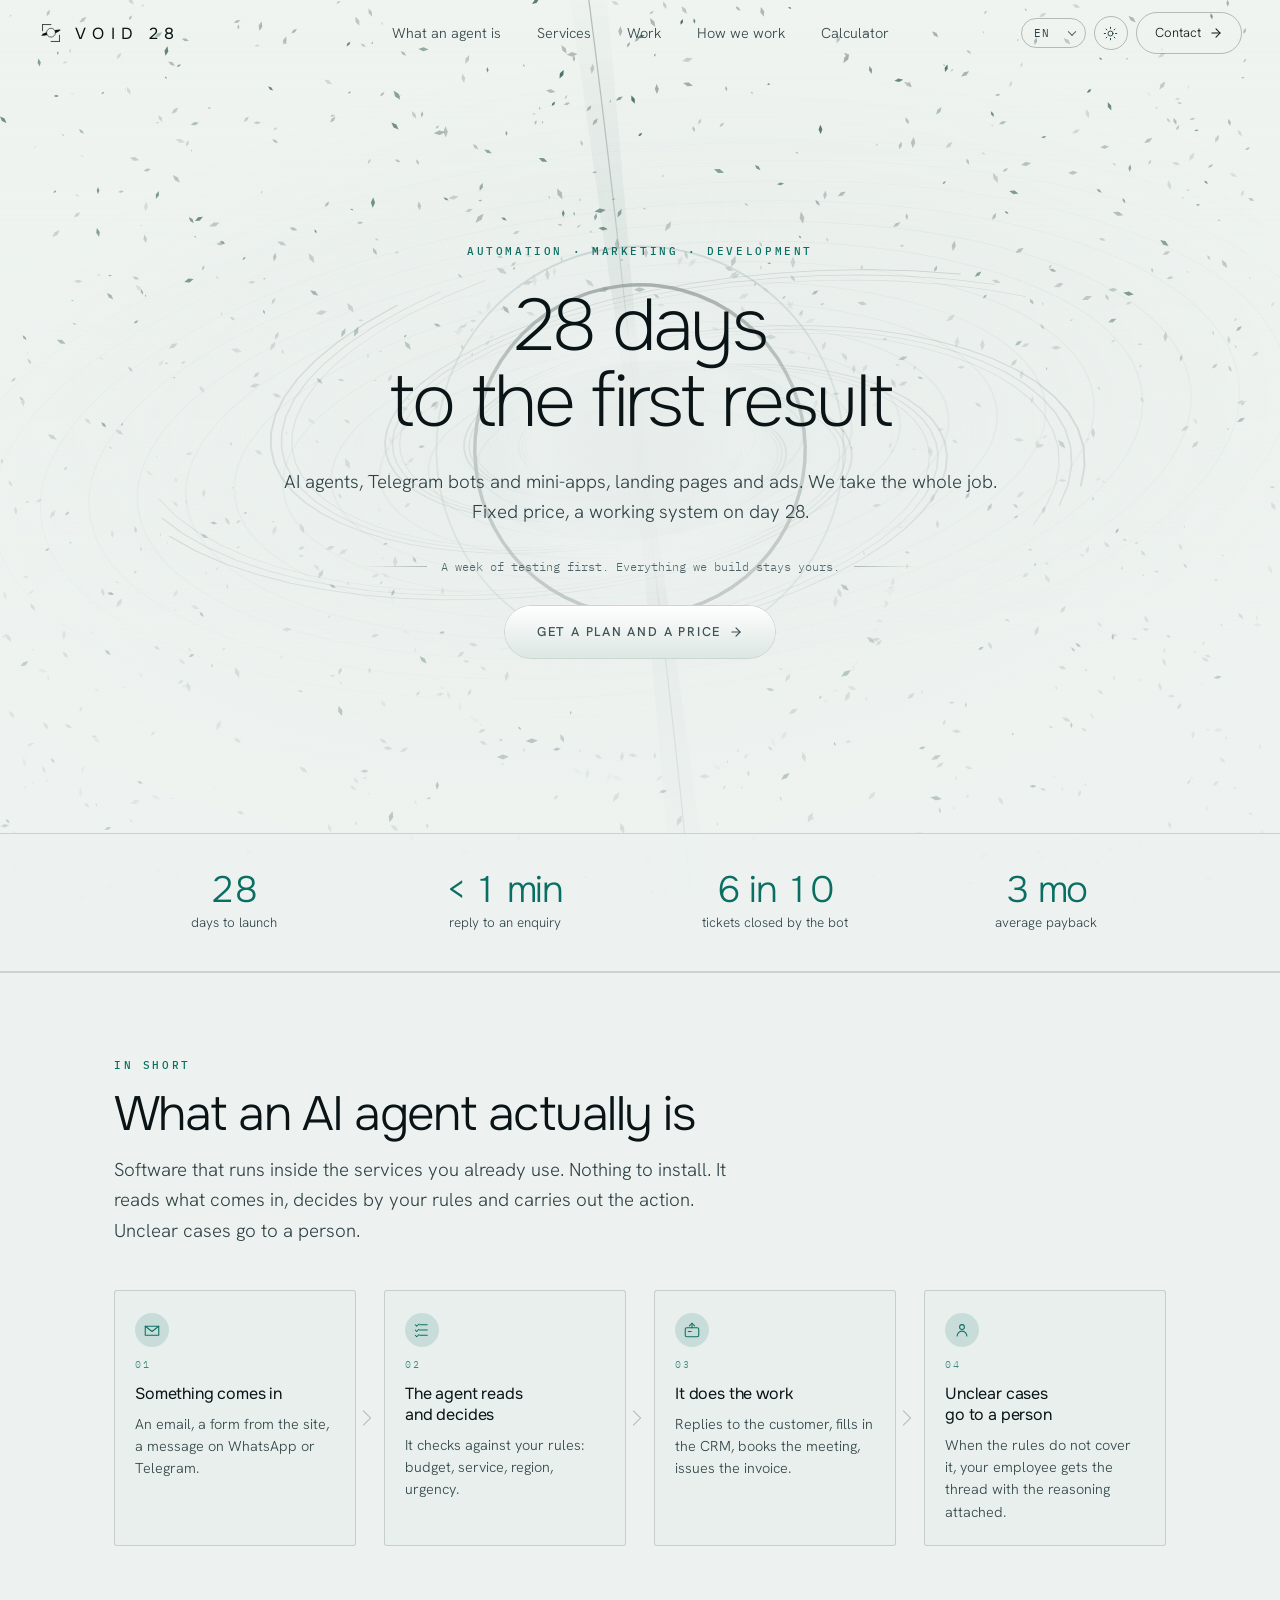
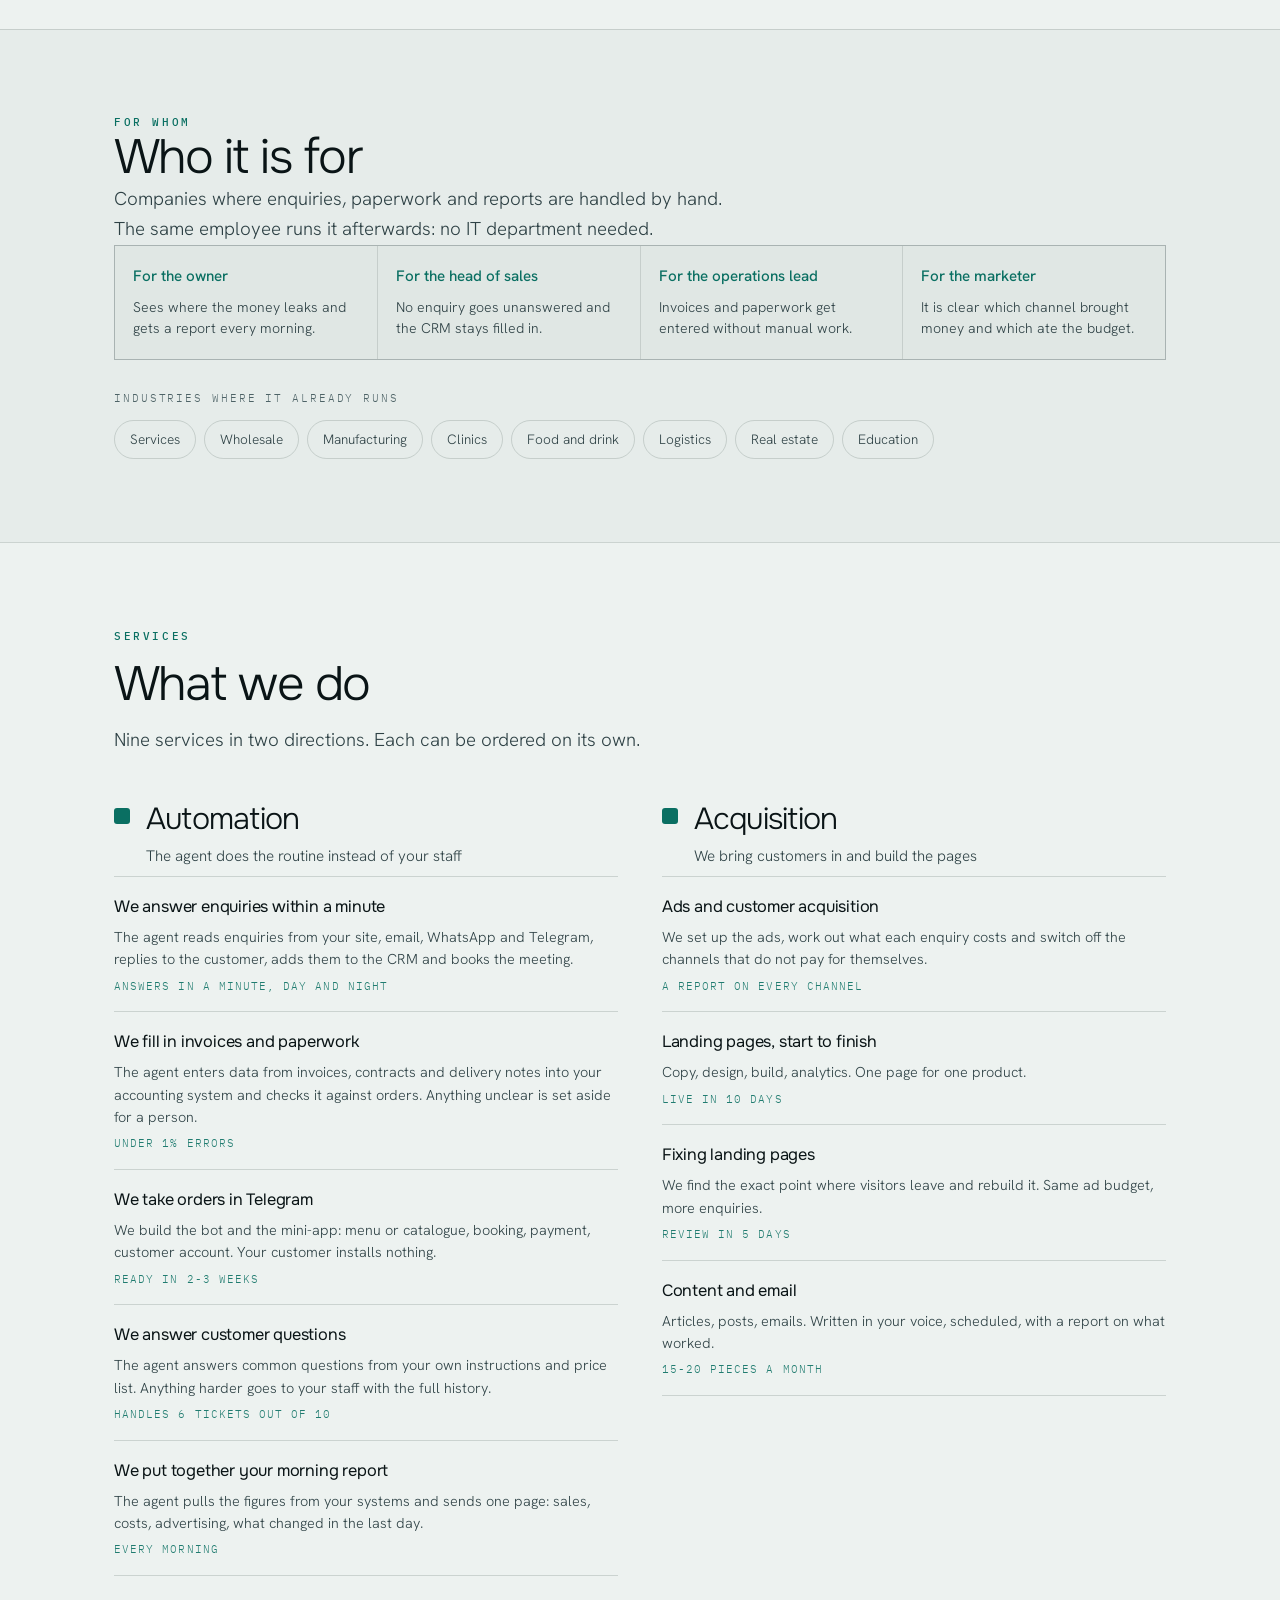
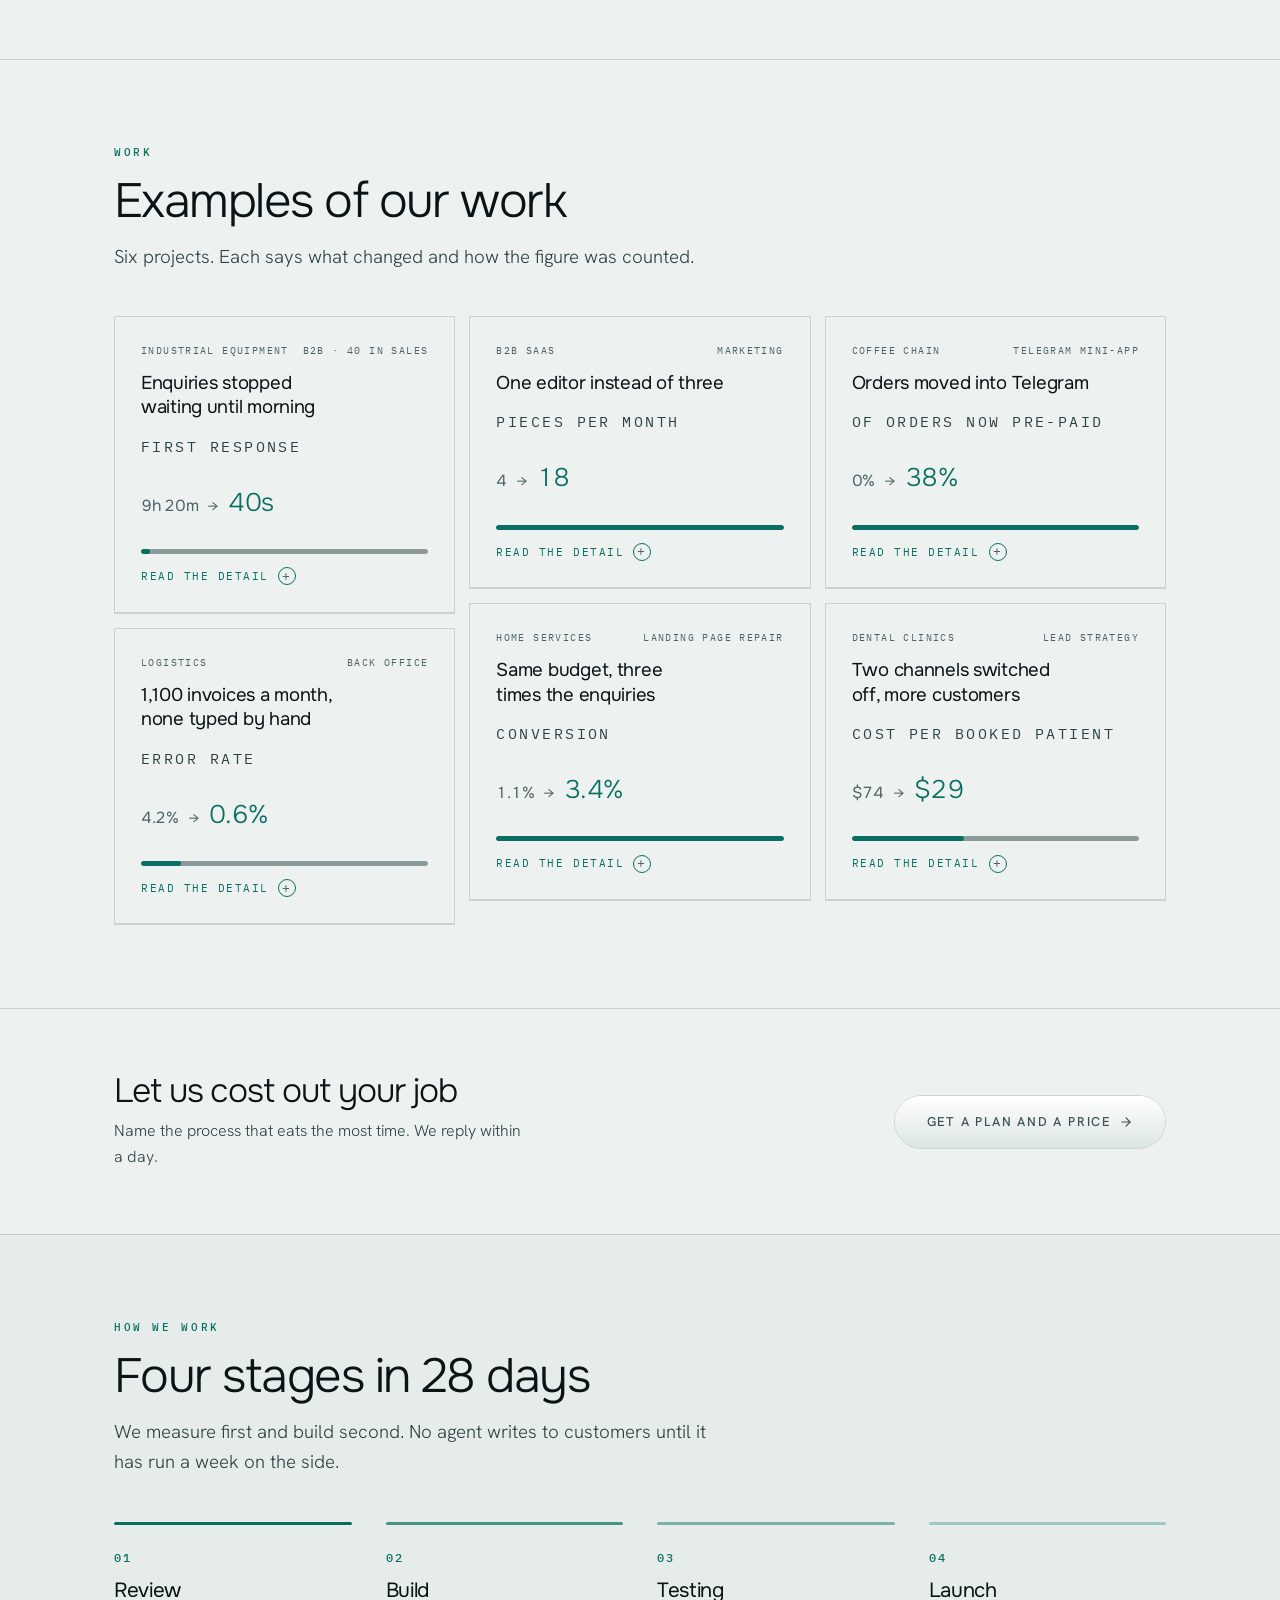
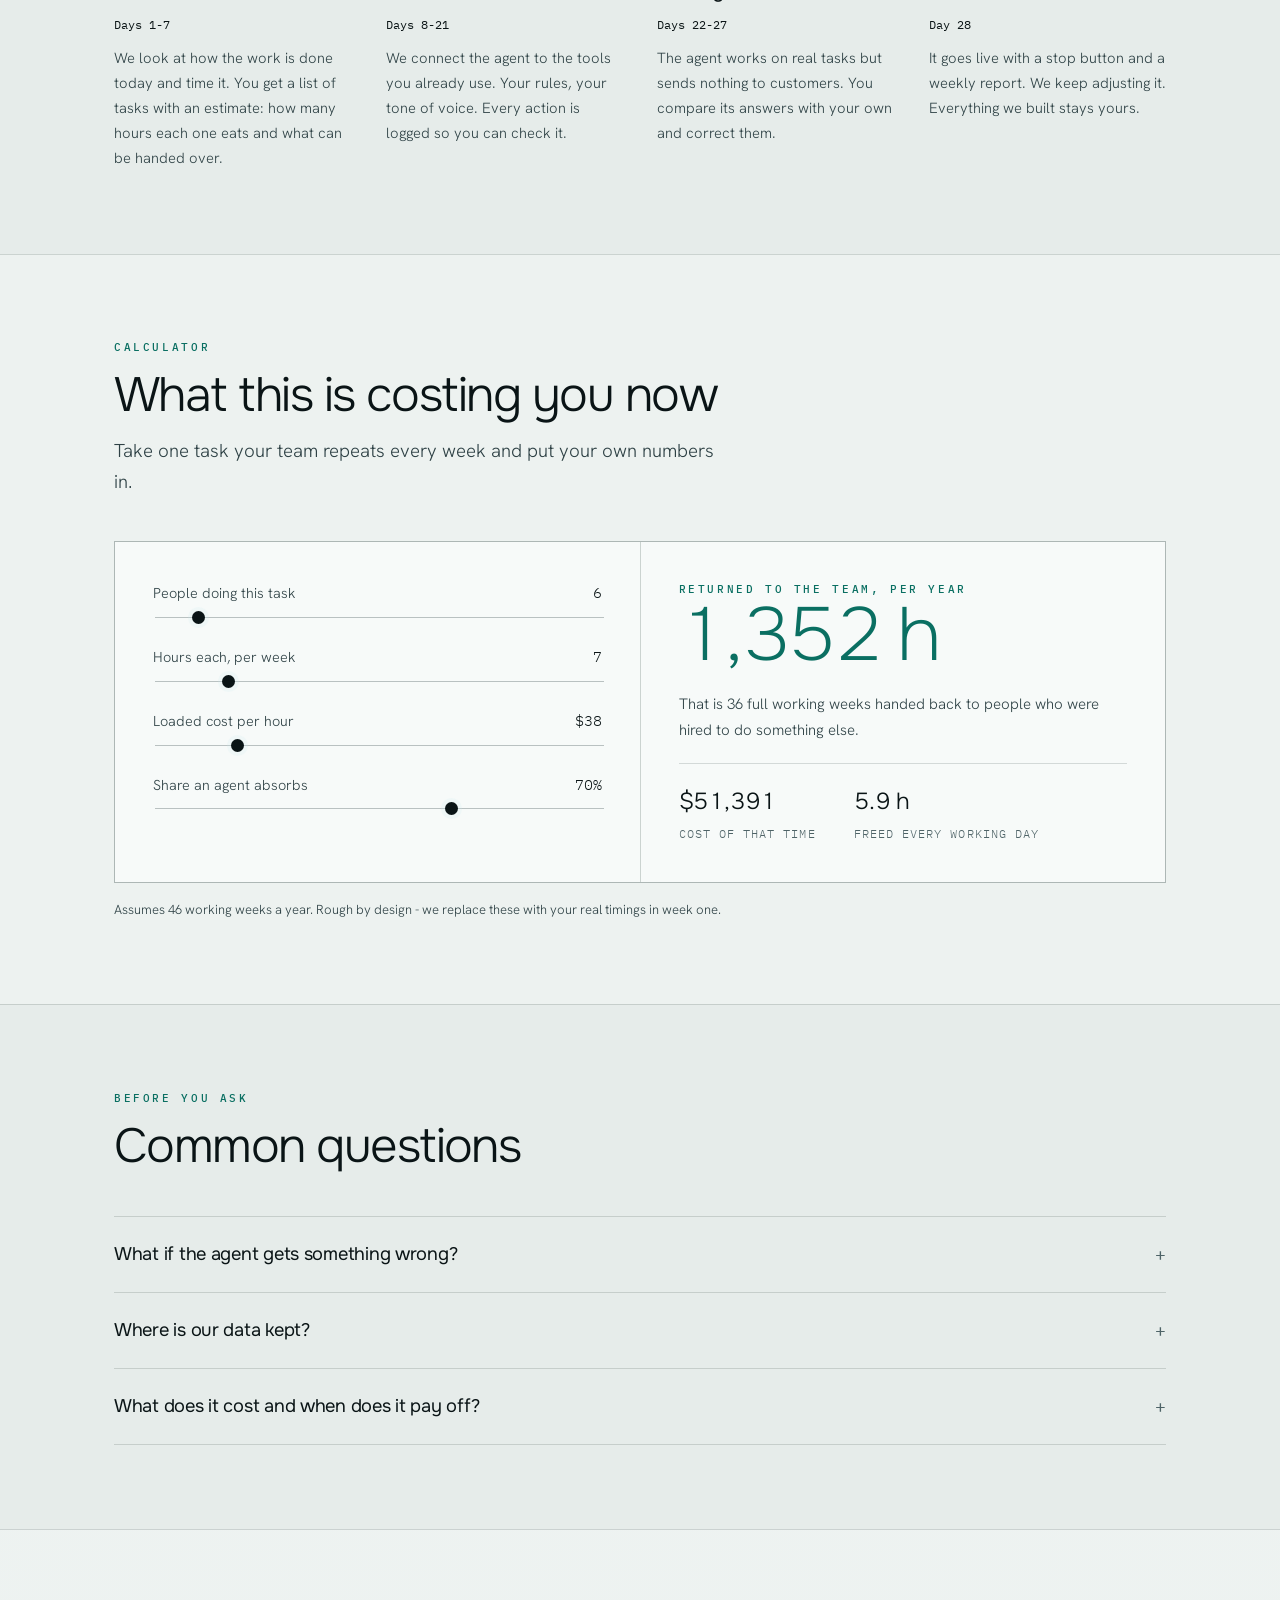
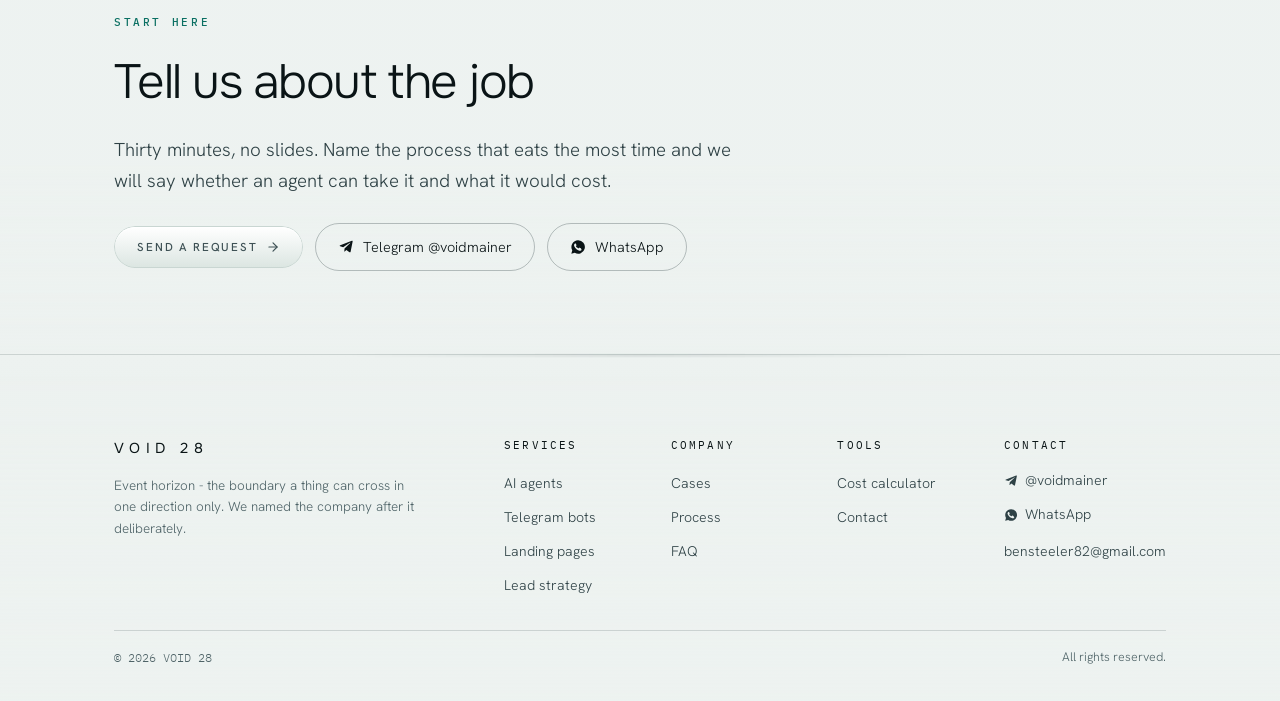
==== commit 30c039a2: "Repaint the site teal: ground, accent, dust and the object Black with a warm gold accent is out. The" ====
--- a/index.html
+++ b/index.html
@@ -15,11 +15,11 @@
 <meta property="og:image" content="https://tragical728.github.io/void-ai/assets/img/og-cover.png">
 <meta name="twitter:card" content="summary_large_image">
 
-<link rel="icon" href="assets/img/favicon.svg?v=32" type="image/svg+xml">
-<link rel="icon" href="assets/img/favicon-32.png?v=32" sizes="32x32" type="image/png">
-<link rel="apple-touch-icon" href="assets/img/apple-touch-icon.png?v=32">
+<link rel="icon" href="assets/img/favicon.svg?v=33" type="image/svg+xml">
+<link rel="icon" href="assets/img/favicon-32.png?v=33" sizes="32x32" type="image/png">
+<link rel="apple-touch-icon" href="assets/img/apple-touch-icon.png?v=33">
 <link rel="manifest" href="site.webmanifest">
-<meta name="theme-color" content="#050506">
+<meta name="theme-color" content="#04090C">
 
 <script>/* set the theme before first paint so it never flashes */
 (function(){try{var t=localStorage.getItem('void-theme')||(matchMedia('(prefers-color-scheme: light)').matches?'light':'dark');document.documentElement.setAttribute('data-theme',t);}catch(e){}})();</script>
@@ -27,10 +27,10 @@
 <link rel="preconnect" href="https://fonts.googleapis.com">
 <link rel="preconnect" href="https://fonts.gstatic.com" crossorigin>
 <link rel="stylesheet" href="https://fonts.googleapis.com/css2?family=Onest:wght@200;300;400;500&family=Hanken+Grotesk:wght@300;400;500&family=IBM+Plex+Mono:wght@400;500&display=swap">
-<link rel="stylesheet" href="assets/css/tokens.css?v=32">
-<link rel="stylesheet" href="assets/css/base.css?v=32">
-<link rel="stylesheet" href="assets/css/components.css?v=32">
-<link rel="stylesheet" href="assets/css/landing.css?v=32">
+<link rel="stylesheet" href="assets/css/tokens.css?v=33">
+<link rel="stylesheet" href="assets/css/base.css?v=33">
+<link rel="stylesheet" href="assets/css/components.css?v=33">
+<link rel="stylesheet" href="assets/css/landing.css?v=33">
 
 <!-- WebSite drives the bold site name in Google results; Organization drives the knowledge panel -->
 <script type="application/ld+json">
@@ -522,8 +522,8 @@
 
 </div>
 
-<script src="assets/js/i18n.js?v=32"></script>
-<script src="assets/js/background.js?v=32"></script>
-<script src="assets/js/site.js?v=32"></script>
+<script src="assets/js/i18n.js?v=33"></script>
+<script src="assets/js/background.js?v=33"></script>
+<script src="assets/js/site.js?v=33"></script>
 </body>
 </html>
--- a/assets/css/tokens.css
+++ b/assets/css/tokens.css
@@ -2,65 +2,65 @@
    Dark is the base; light is the quasar.
 
    Two things drive this palette:
-   flat black with pure white reads as one undifferentiated wall, so surfaces
+   a flat ground with pure white reads as one undifferentiated wall, so surfaces
    are layered (bg -> surface -> panel) and text sits at three weights;
-   and a single warm accent carries every number and action, with one
-   semantic red reserved for what a visitor is currently losing. */
+   and a single teal accent carries every number and action, with one semantic
+   red reserved for what a visitor is currently losing. */
 :root{
-  --bg:#07070A;
-  --surface:#0D0E13;
-  --panel:#14161D;
-  --line:rgba(214,226,244,.12);
-  --line-strong:rgba(214,226,244,.22);
-  --text:#E9ECF2;
-  --muted:#A2A9B4;
-  --faint:#79808E;
-  --accent:#F5C77E;
-  --accent-dim:rgba(245,199,126,.16);
-  --warn:#E0785C;
-  --warn-dim:rgba(224,120,92,.16);
-  --scrim:7,7,10;
-  --scrim2:13,14,19;
-  --btn-ring:#2A2D36;
-  --btn-a:#2A2D36;
-  --btn-b:#0B0C11;
-  --btn-text:#AEB5C0;
+  --bg:#04090C;
+  --surface:#0A1318;
+  --panel:#101C22;
+  --line:rgba(198,232,236,.12);
+  --line-strong:rgba(198,232,236,.22);
+  --text:#E4EEF0;
+  --muted:#9FB2B6;
+  --faint:#7C8F93;
+  --accent:#45D6C0;
+  --accent-dim:rgba(69,214,192,.16);
+  --warn:#EE6B6B;
+  --warn-dim:rgba(238,107,107,.16);
+  --scrim:4,9,12;
+  --scrim2:10,19,24;
+  --btn-ring:#1E2C31;
+  --btn-a:#1E2C31;
+  --btn-b:#070F13;
+  --btn-text:#A6B9BD;
   --btn-text-on:#ffffff;
-  --btn-beam:#F5C77E;
+  --btn-beam:#45D6C0;
   --btn-inset:rgba(255,255,255,.28);
-  --btn-halo:rgba(245,199,126,.18);
-  --veil-a:rgba(7,7,10,0);
-  --veil-b:rgba(7,7,10,.42);
-  --veil-c:rgba(7,7,10,.72);
+  --btn-halo:rgba(69,214,192,.18);
+  --veil-a:rgba(4,9,12,0);
+  --veil-b:rgba(4,9,12,.42);
+  --veil-c:rgba(4,9,12,.72);
   --gutter:clamp(18px,5vw,64px);
   --max:1180px;
   color-scheme:dark;
 }
 :root[data-theme="light"]{
-  --bg:#F4F0E4;
-  --surface:#EDE8D9;
-  --panel:#FBF8F1;
-  --line:rgba(48,40,26,.15);
-  --line-strong:rgba(48,40,26,.26);
-  --text:#12100C;
-  --muted:#3A362D;
-  --faint:#57534A;
-  --accent:#8A5E17;
-  --accent-dim:rgba(168,118,42,.14);
-  --warn:#9E3D22;
-  --warn-dim:rgba(158,61,34,.12);
-  --scrim:244,240,228;
-  --scrim2:237,232,217;
-  --btn-ring:#D6CFBD;
+  --bg:#EDF2F0;
+  --surface:#E4EBE8;
+  --panel:#F7FAF9;
+  --line:rgba(10,30,32,.15);
+  --line-strong:rgba(10,30,32,.26);
+  --text:#0A1416;
+  --muted:#2E4145;
+  --faint:#4E6367;
+  --accent:#0A6F62;
+  --accent-dim:rgba(10,111,98,.14);
+  --warn:#A8342E;
+  --warn-dim:rgba(168,52,46,.12);
+  --scrim:237,242,240;
+  --scrim2:228,235,232;
+  --btn-ring:#C9D6D2;
   --btn-a:#ffffff;
-  --btn-b:#E4DDCB;
-  --btn-text:#4E483D;
-  --btn-text-on:#191510;
-  --btn-beam:#A8762A;
+  --btn-b:#DCE6E2;
+  --btn-text:#3E5155;
+  --btn-text-on:#0A1416;
+  --btn-beam:#0A6F62;
   --btn-inset:rgba(255,255,255,.95);
-  --btn-halo:rgba(168,118,42,.2);
-  --veil-a:rgba(244,240,228,0);
-  --veil-b:rgba(244,240,228,.40);
-  --veil-c:rgba(244,240,228,.70);
+  --btn-halo:rgba(10,111,98,.2);
+  --veil-a:rgba(237,242,240,0);
+  --veil-b:rgba(237,242,240,.40);
+  --veil-c:rgba(237,242,240,.70);
   color-scheme:light;
 }
--- a/assets/css/landing.css
+++ b/assets/css/landing.css
@@ -39,8 +39,8 @@
 .row::before{content:"";position:absolute;left:0;top:-1px;height:1px;width:0;
   background:linear-gradient(90deg,var(--accent),transparent);transition:width .5s cubic-bezier(.2,.7,.2,1)}
 .row:hover::before{width:100%}
-.row:hover{background:linear-gradient(90deg,rgba(226,214,192,.04),transparent 70%)}
-:root[data-theme="light"] .row:hover{background:linear-gradient(90deg,rgba(48,40,26,.045),transparent 70%)}
+.row:hover{background:linear-gradient(90deg,rgba(198,232,236,.05),transparent 70%)}
+:root[data-theme="light"] .row:hover{background:linear-gradient(90deg,rgba(10,30,32,.045),transparent 70%)}
 .row-tag{font-size:.85rem;color:var(--muted)}
 .row p{color:var(--muted);font-size:.97rem}
 @media(max-width:860px){.row{grid-template-columns:1fr;gap:9px;padding-block:22px}}
@@ -95,9 +95,9 @@
   font-variant-numeric:tabular-nums;color:var(--text)}
 input[type=range]{-webkit-appearance:none;appearance:none;width:100%;height:1px;background:var(--line-strong);cursor:pointer}
 input[type=range]::-webkit-slider-thumb{-webkit-appearance:none;width:13px;height:13px;border-radius:50%;
-  background:var(--text);box-shadow:0 0 0 4px rgba(226,214,192,.16);cursor:grab}
+  background:var(--text);box-shadow:0 0 0 4px rgba(198,232,236,.18);cursor:grab}
 input[type=range]::-moz-range-thumb{width:13px;height:13px;border:none;border-radius:50%;
-  background:var(--text);box-shadow:0 0 0 4px rgba(226,214,192,.16);cursor:grab}
+  background:var(--text);box-shadow:0 0 0 4px rgba(198,232,236,.18);cursor:grab}
 .readout{display:flex;flex-direction:column;gap:20px;justify-content:center}
 .big{font-family:"Onest",Helvetica,sans-serif;font-weight:200;font-size:clamp(2.8rem,6.5vw,4.7rem);
   line-height:.98;letter-spacing:-.045em;font-variant-numeric:tabular-nums}
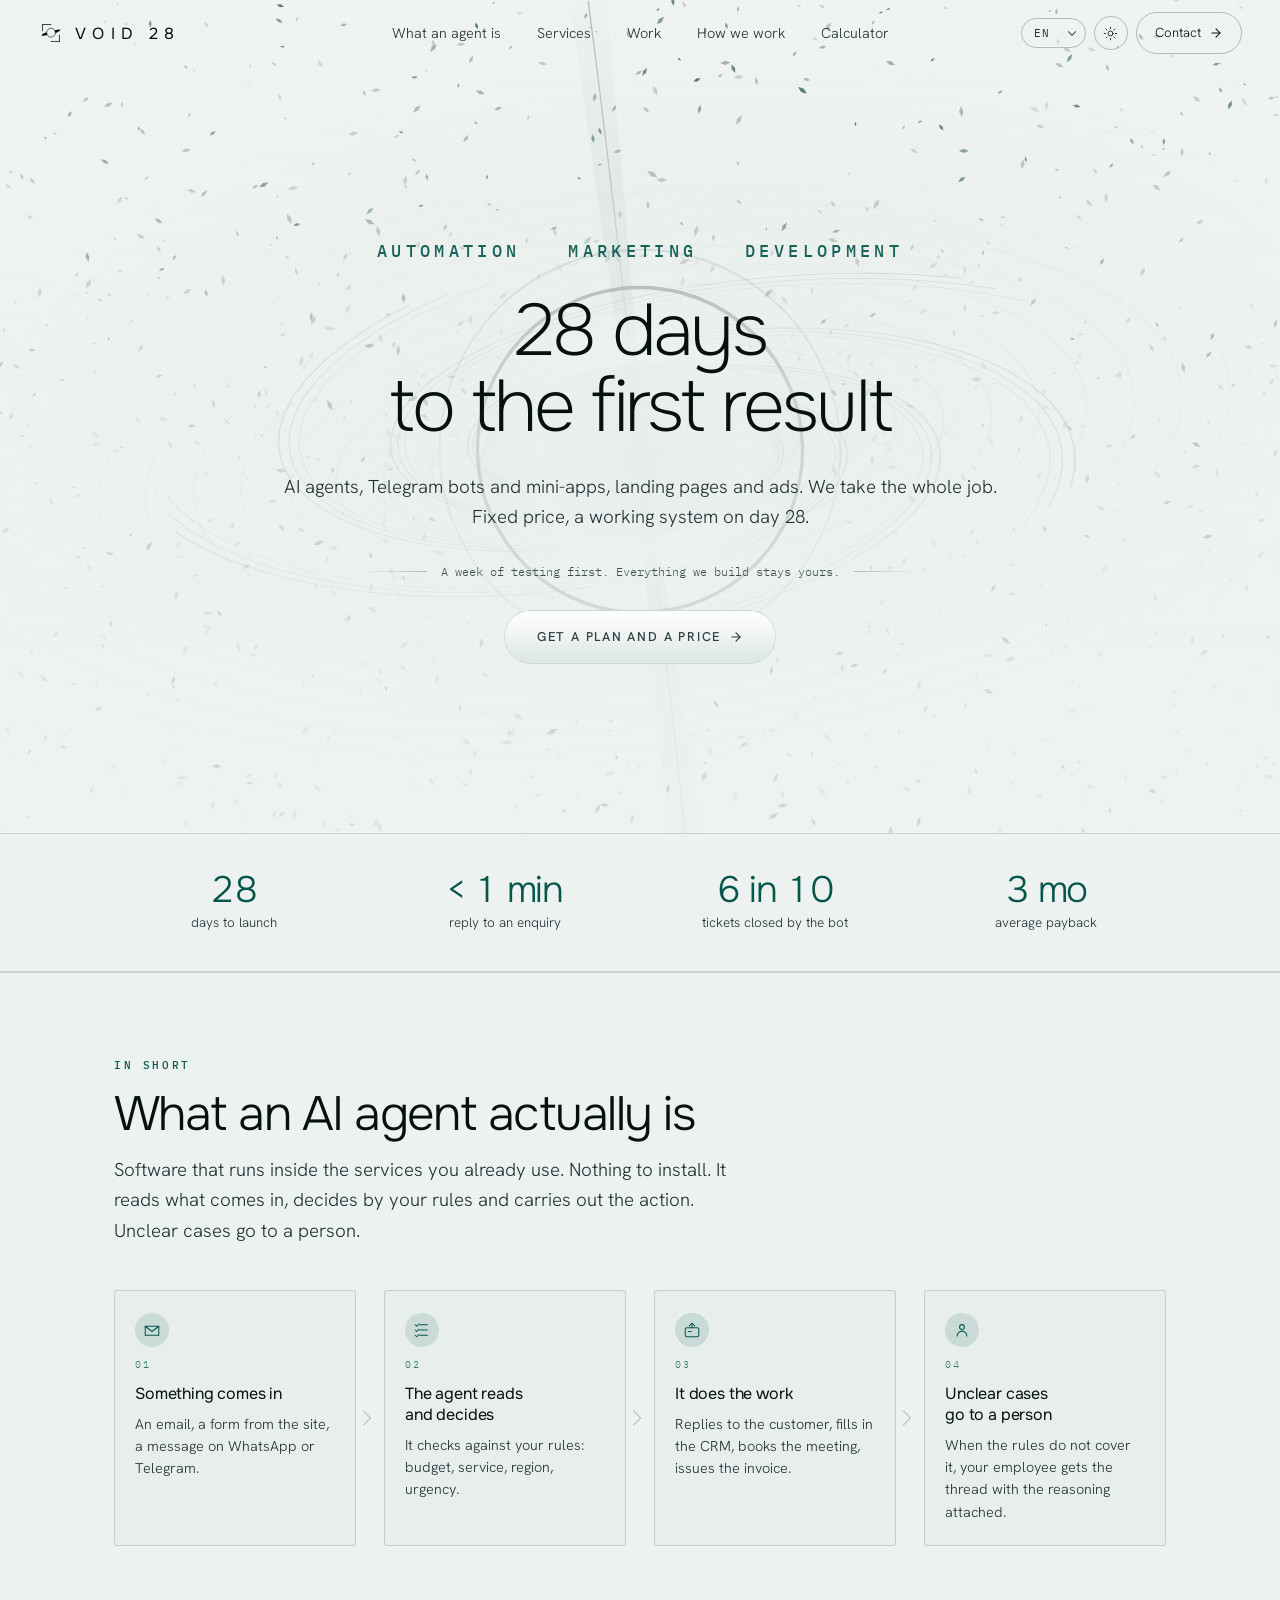
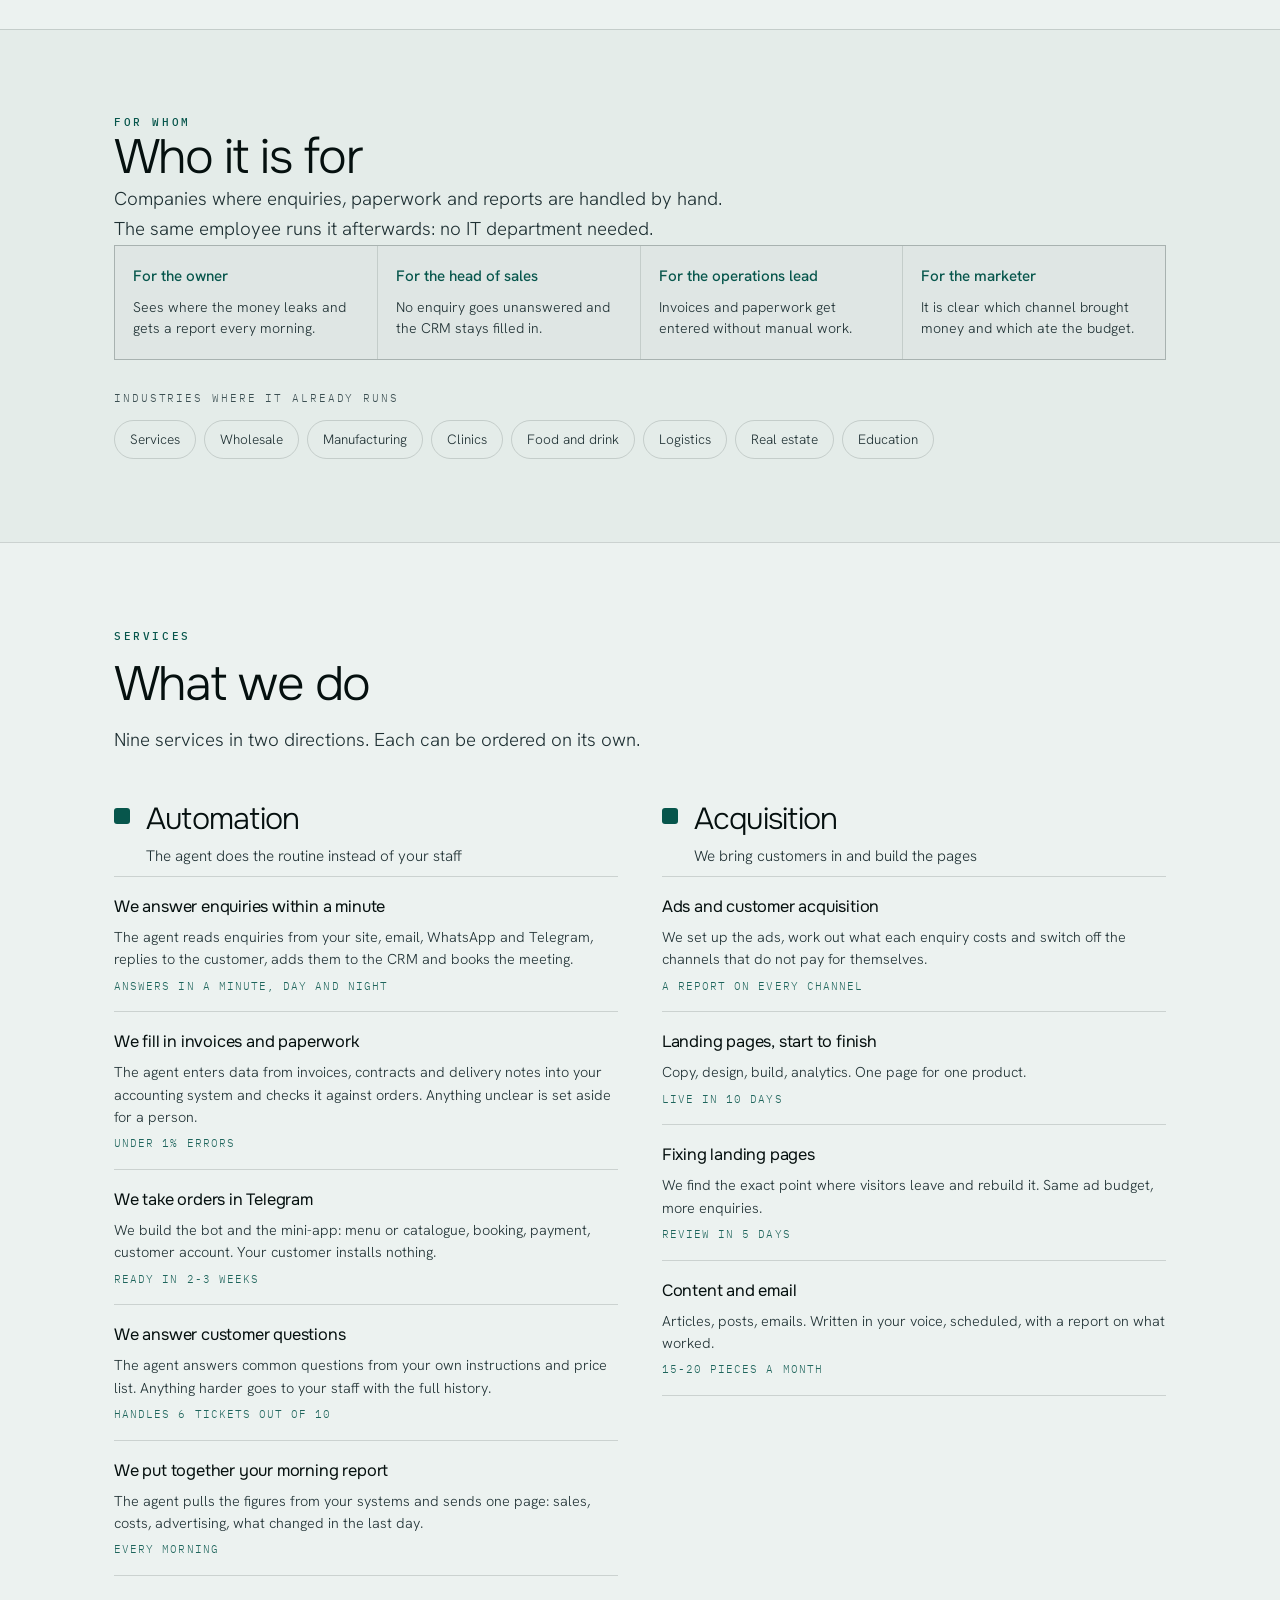
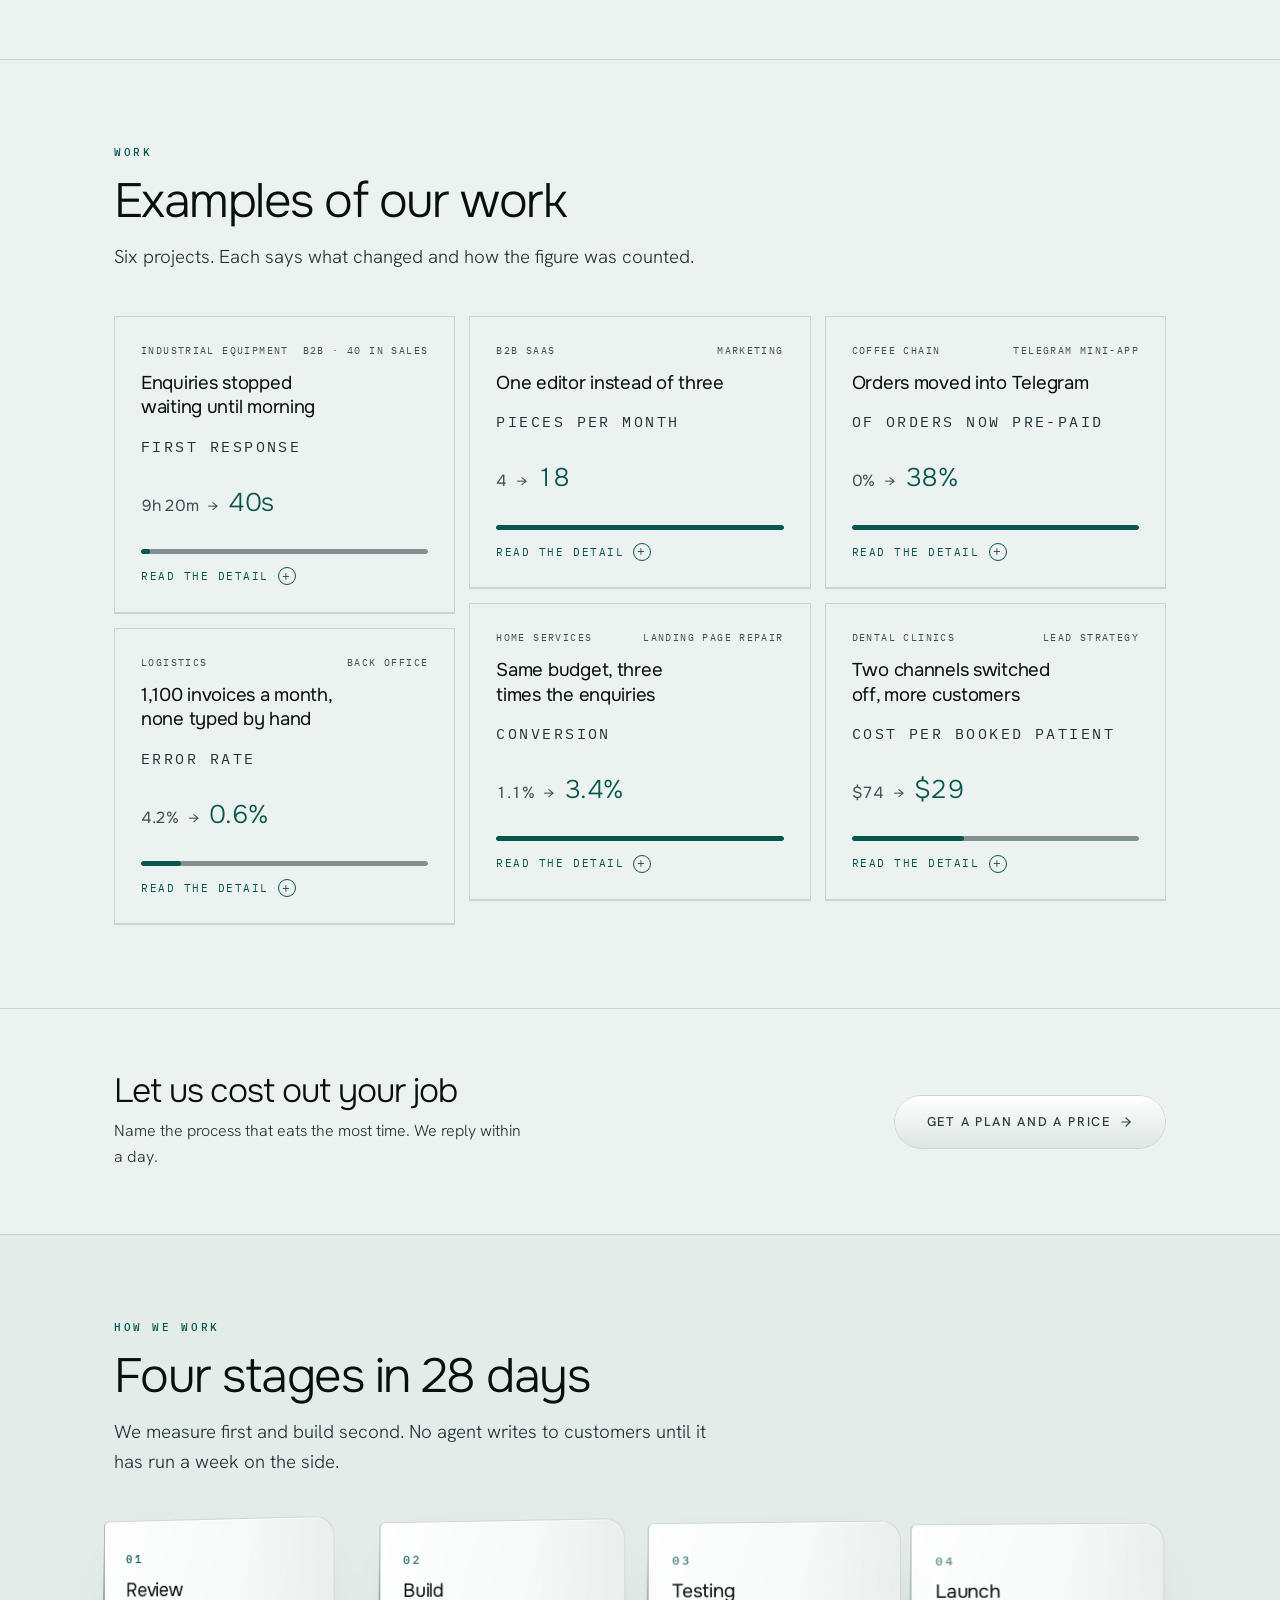
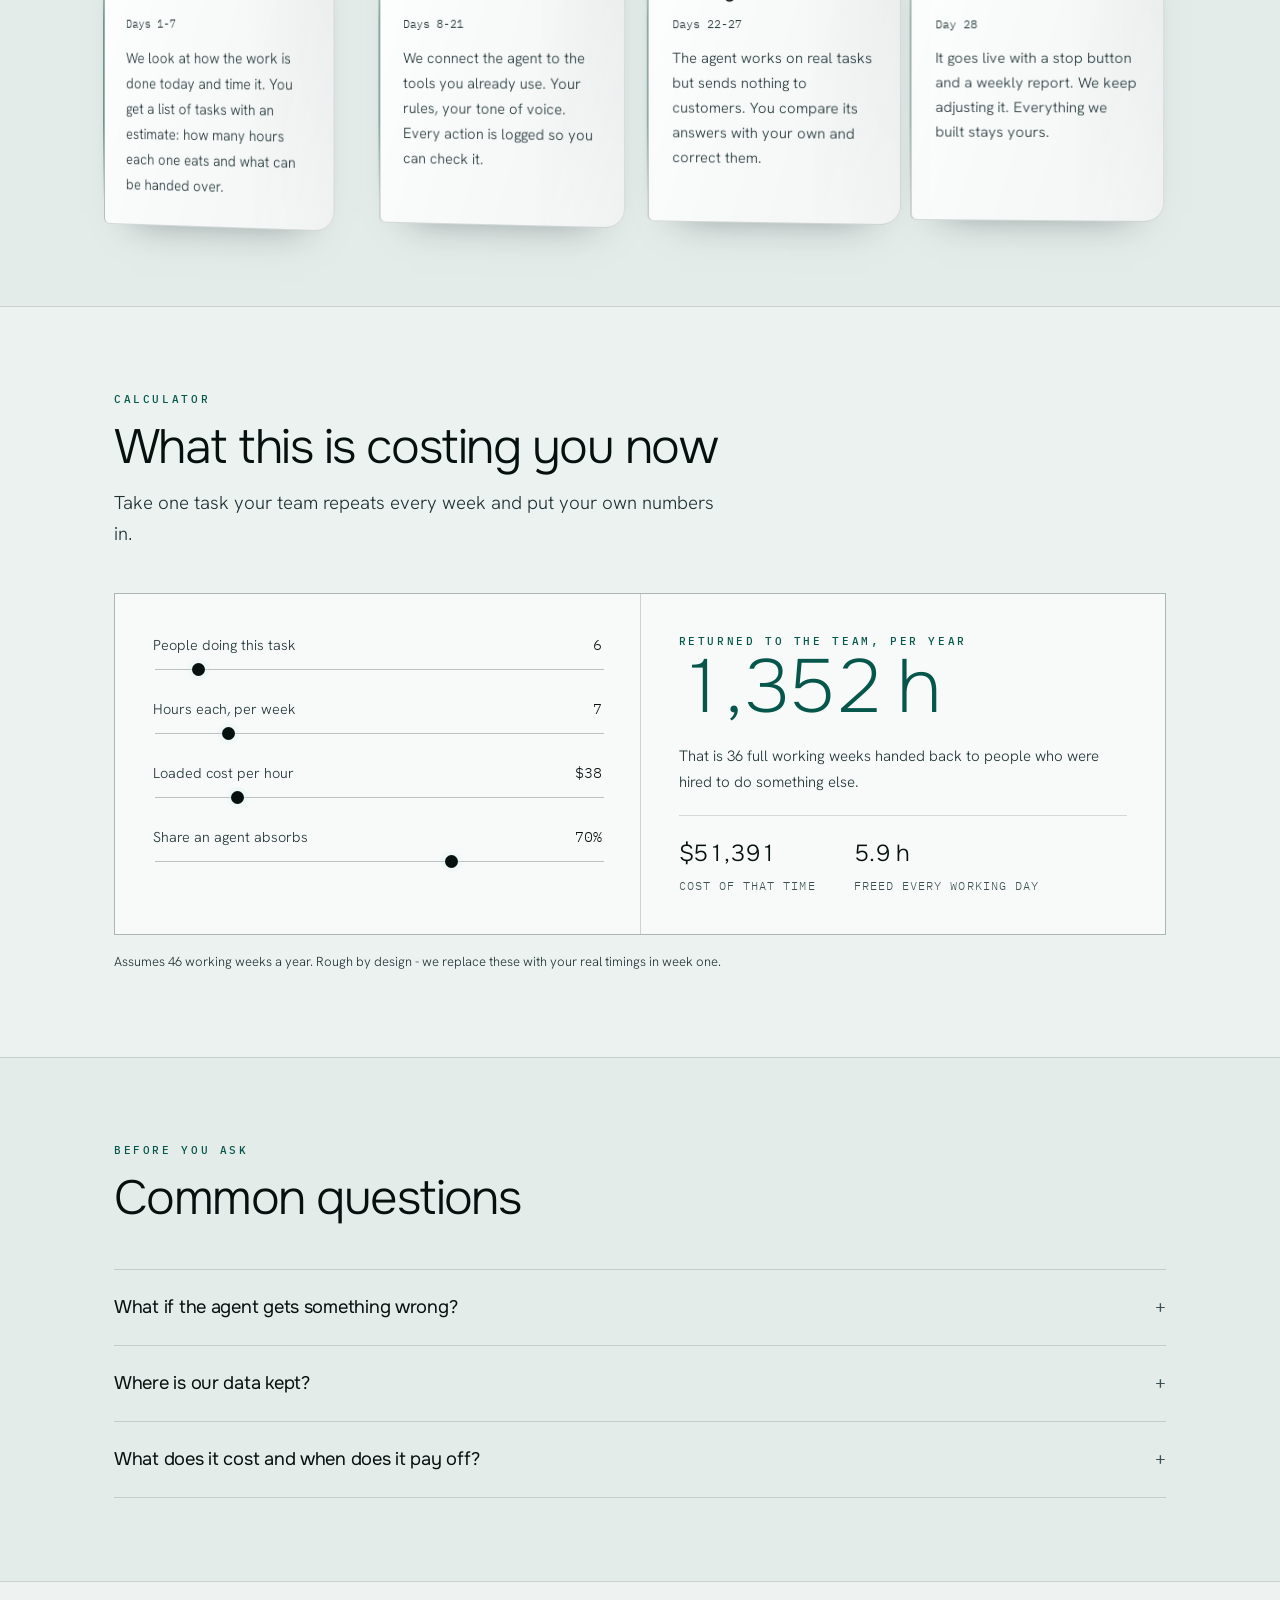
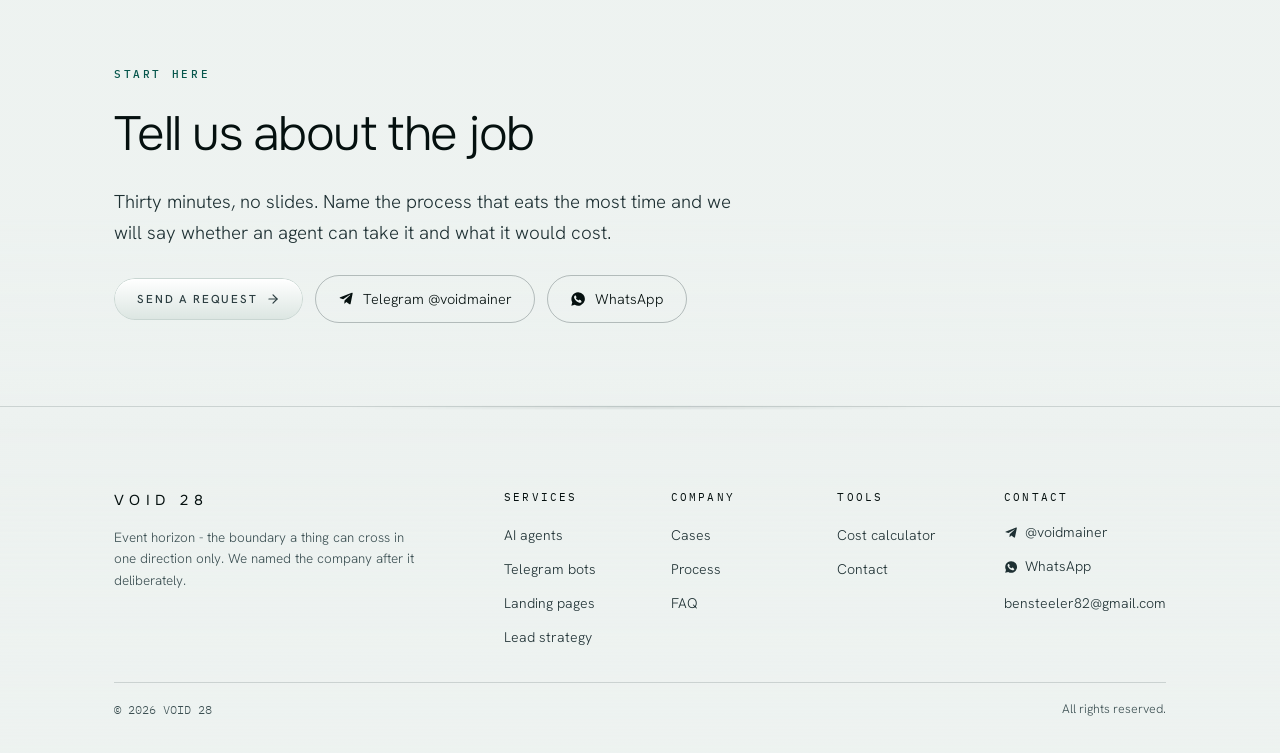
==== commit 97430ad4: "Stages become a rack of glass sheets; calmer palette; bigger strapline The four stages were four ide" ====
--- a/index.html
+++ b/index.html
@@ -15,9 +15,9 @@
 <meta property="og:image" content="https://tragical728.github.io/void-ai/assets/img/og-cover.png">
 <meta name="twitter:card" content="summary_large_image">
 
-<link rel="icon" href="assets/img/favicon.svg?v=33" type="image/svg+xml">
-<link rel="icon" href="assets/img/favicon-32.png?v=33" sizes="32x32" type="image/png">
-<link rel="apple-touch-icon" href="assets/img/apple-touch-icon.png?v=33">
+<link rel="icon" href="assets/img/favicon.svg?v=35" type="image/svg+xml">
+<link rel="icon" href="assets/img/favicon-32.png?v=35" sizes="32x32" type="image/png">
+<link rel="apple-touch-icon" href="assets/img/apple-touch-icon.png?v=35">
 <link rel="manifest" href="site.webmanifest">
 <meta name="theme-color" content="#04090C">
 
@@ -27,10 +27,10 @@
 <link rel="preconnect" href="https://fonts.googleapis.com">
 <link rel="preconnect" href="https://fonts.gstatic.com" crossorigin>
 <link rel="stylesheet" href="https://fonts.googleapis.com/css2?family=Onest:wght@200;300;400;500&family=Hanken+Grotesk:wght@300;400;500&family=IBM+Plex+Mono:wght@400;500&display=swap">
-<link rel="stylesheet" href="assets/css/tokens.css?v=33">
-<link rel="stylesheet" href="assets/css/base.css?v=33">
-<link rel="stylesheet" href="assets/css/components.css?v=33">
-<link rel="stylesheet" href="assets/css/landing.css?v=33">
+<link rel="stylesheet" href="assets/css/tokens.css?v=35">
+<link rel="stylesheet" href="assets/css/base.css?v=35">
+<link rel="stylesheet" href="assets/css/components.css?v=35">
+<link rel="stylesheet" href="assets/css/landing.css?v=35">
 
 <!-- WebSite drives the bold site name in Google results; Organization drives the knowledge panel -->
 <script type="application/ld+json">
@@ -89,7 +89,7 @@
 
   <section class="hero">
     <div class="wrap hero-copy">
-      <p class="eyebrow" data-i="heroEyebrow">AI agents · automation · marketing</p>
+      <p class="eyebrow hero-tags" data-i="heroEyebrow">AUTOMATION  MARKETING  DEVELOPMENT</p>
       <h1 data-ih="heroTitle">Your problems and busywork<br>are our responsibility</h1>
       <p class="lead" data-i="heroLead">AI agents for daily operations, Telegram bots and mini-apps, landing pages built or repaired, and the lead strategy behind them. Fixed scope, fixed price, live in four to six weeks.</p>
       <div class="horizon-note">
@@ -392,16 +392,44 @@
         <h2 data-i="prTitle">Four stages in 28 days</h2>
         <p class="lead" data-i="prLead">The order matters here: we do not touch a tool until we have timed the work by hand, and no agent talks to a customer until it has spent a week proving itself in silence.</p>
       </div>
-      <div class="steps">
-        <div class="step"><span class="n">01</span><h3 data-i="p1t">Map</h3><span class="when" data-i="p1w">Week 1</span>
-          <p data-i="p1p">We sit with the people doing the work and time it. What comes out is a short list of tasks ranked by hours lost and how safely they can be handed over.</p></div>
-        <div class="step"><span class="n">02</span><h3 data-i="p2t">Build</h3><span class="when" data-i="p2w">Weeks 2-3</span>
-          <p data-i="p2p">Agents wired into the tools you already pay for. Your rules, your tone, your escalation paths. Every decision the agent makes is logged in plain language.</p></div>
-        <div class="step"><span class="n">03</span><h3 data-i="p3t">Shadow</h3><span class="when" data-i="p3w">Week 4</span>
-          <p data-i="p3p">The agent runs on live work but nothing it produces is sent. Your team reads its output next to their own and corrects it until the two are indistinguishable.</p></div>
-        <div class="step"><span class="n">04</span><h3 data-i="p4t">Watch</h3><span class="when" data-i="p4w">Ongoing</span>
-          <p data-i="p4p">It goes live with a kill switch and a weekly report. We tune what drifts. You keep the build - the agents, the prompts, the code - whatever happens to us.</p></div>
-      </div>
+      <ol class="fan">
+        <li class="leaf" style="--i:0">
+          <span class="leaf-spine" aria-hidden="true"></span>
+          <div class="leaf-face">
+            <span class="n">01</span>
+            <h3 data-i="p1t">Map</h3>
+            <span class="when" data-i="p1w">Week 1</span>
+            <p data-i="p1p">We sit with the people doing the work and time it. What comes out is a short list of tasks ranked by hours lost and how safely they can be handed over.</p>
+          </div>
+        </li>
+        <li class="leaf" style="--i:1">
+          <span class="leaf-spine" aria-hidden="true"></span>
+          <div class="leaf-face">
+            <span class="n">02</span>
+            <h3 data-i="p2t">Build</h3>
+            <span class="when" data-i="p2w">Weeks 2-3</span>
+            <p data-i="p2p">Agents wired into the tools you already pay for. Your rules, your tone, your escalation paths. Every decision the agent makes is logged in plain language.</p>
+          </div>
+        </li>
+        <li class="leaf" style="--i:2">
+          <span class="leaf-spine" aria-hidden="true"></span>
+          <div class="leaf-face">
+            <span class="n">03</span>
+            <h3 data-i="p3t">Shadow</h3>
+            <span class="when" data-i="p3w">Week 4</span>
+            <p data-i="p3p">The agent runs on live work but nothing it produces is sent. Your team reads its output next to their own and corrects it until the two are indistinguishable.</p>
+          </div>
+        </li>
+        <li class="leaf" style="--i:3">
+          <span class="leaf-spine" aria-hidden="true"></span>
+          <div class="leaf-face">
+            <span class="n">04</span>
+            <h3 data-i="p4t">Watch</h3>
+            <span class="when" data-i="p4w">Ongoing</span>
+            <p data-i="p4p">It goes live with a kill switch and a weekly report. We tune what drifts. You keep the build - the agents, the prompts, the code - whatever happens to us.</p>
+          </div>
+        </li>
+      </ol>
     </div>
   </section>
 
@@ -522,8 +550,8 @@
 
 </div>
 
-<script src="assets/js/i18n.js?v=33"></script>
-<script src="assets/js/background.js?v=33"></script>
-<script src="assets/js/site.js?v=33"></script>
+<script src="assets/js/i18n.js?v=35"></script>
+<script src="assets/js/background.js?v=35"></script>
+<script src="assets/js/site.js?v=35"></script>
 </body>
 </html>
--- a/assets/css/tokens.css
+++ b/assets/css/tokens.css
@@ -12,13 +12,13 @@
   --panel:#101C22;
   --line:rgba(198,232,236,.12);
   --line-strong:rgba(198,232,236,.22);
-  --text:#E4EEF0;
+  --text:#DCE7E9;
   --muted:#9FB2B6;
   --faint:#7C8F93;
-  --accent:#45D6C0;
-  --accent-dim:rgba(69,214,192,.16);
-  --warn:#EE6B6B;
-  --warn-dim:rgba(238,107,107,.16);
+  --accent:#3BB9A6;
+  --accent-dim:rgba(59,185,166,.15);
+  --warn:#DE6363;
+  --warn-dim:rgba(222,99,99,.15);
   --scrim:4,9,12;
   --scrim2:10,19,24;
   --btn-ring:#1E2C31;
@@ -26,9 +26,9 @@
   --btn-b:#070F13;
   --btn-text:#A6B9BD;
   --btn-text-on:#ffffff;
-  --btn-beam:#45D6C0;
+  --btn-beam:#3BB9A6;
   --btn-inset:rgba(255,255,255,.28);
-  --btn-halo:rgba(69,214,192,.18);
+  --btn-halo:rgba(59,185,166,.18);
   --veil-a:rgba(4,9,12,0);
   --veil-b:rgba(4,9,12,.42);
   --veil-c:rgba(4,9,12,.72);
@@ -42,11 +42,11 @@
   --panel:#F7FAF9;
   --line:rgba(10,30,32,.15);
   --line-strong:rgba(10,30,32,.26);
-  --text:#0A1416;
-  --muted:#2E4145;
-  --faint:#4E6367;
-  --accent:#0A6F62;
-  --accent-dim:rgba(10,111,98,.14);
+  --text:#05100F;
+  --muted:#1E3033;
+  --faint:#3B4F52;
+  --accent:#07564C;
+  --accent-dim:rgba(7,86,76,.13);
   --warn:#A8342E;
   --warn-dim:rgba(168,52,46,.12);
   --scrim:237,242,240;
@@ -54,13 +54,13 @@
   --btn-ring:#C9D6D2;
   --btn-a:#ffffff;
   --btn-b:#DCE6E2;
-  --btn-text:#3E5155;
+  --btn-text:#2C3E41;
   --btn-text-on:#0A1416;
-  --btn-beam:#0A6F62;
+  --btn-beam:#07564C;
   --btn-inset:rgba(255,255,255,.95);
-  --btn-halo:rgba(10,111,98,.2);
+  --btn-halo:rgba(7,86,76,.2);
   --veil-a:rgba(237,242,240,0);
-  --veil-b:rgba(237,242,240,.40);
-  --veil-c:rgba(237,242,240,.70);
+  --veil-b:rgba(237,242,240,.55);
+  --veil-c:rgba(237,242,240,.82);
   color-scheme:light;
 }
--- a/assets/css/base.css
+++ b/assets/css/base.css
@@ -57,4 +57,14 @@
 /* the cases section fell on the lighter alternating tone, which read as a grey
    plate behind the cards; it takes the base ground like its neighbours */
 main > section#cases{background:rgba(var(--scrim),.76)}
+/* Light theme: the field is ink on paper, so anything showing through a section
+   lands straight on top of the words. The grounds go nearly solid there, and the
+   field itself is dimmed behind the copy rather than only veiled. */
+:root[data-theme="light"] main > section:not(.hero){background:rgba(var(--scrim),.95)}
+:root[data-theme="light"] main > section:nth-of-type(even){background:rgba(var(--scrim2),.95)}
+:root[data-theme="light"] main > section#cases{background:rgba(var(--scrim),.95)}
+:root[data-theme="light"] main > section.proof{background:rgba(var(--scrim),.97)}
+:root[data-theme="light"] main > section#contact{
+  background:linear-gradient(180deg,rgba(var(--scrim),.96) 0%,
+    rgba(var(--scrim),.96) 55%,rgba(var(--scrim),.55) 100%)}
 .sec-head{display:flex;flex-direction:column;gap:14px;margin-bottom:clamp(26px,3.4vw,44px);max-width:74ch}
--- a/assets/css/landing.css
+++ b/assets/css/landing.css
@@ -75,13 +75,103 @@
 @media(max-width:820px){.cases{grid-template-columns:1fr}}
 
 /* ---------- process ---------- */
-.steps{display:grid;grid-template-columns:repeat(4,1fr);gap:clamp(18px,3vw,34px)}
-.step{display:flex;flex-direction:column;gap:10px;padding-top:18px;border-top:1px solid var(--line-strong)}
-.step .n{font-family:"IBM Plex Mono",Menlo,monospace;font-size:.72rem;color:var(--accent);letter-spacing:.2em}
-.step p{color:var(--muted);font-size:.92rem}
-.step .when{font-size:.78rem;color:var(--faint);font-family:"IBM Plex Mono",Menlo,monospace}
-@media(max-width:900px){.steps{grid-template-columns:repeat(2,1fr)}}
-@media(max-width:520px){.steps{grid-template-columns:1fr}}
+/* The four stages are a fan of glass leaves seen slightly from the side, like
+   sheets standing in a rack. Each one is turned a little less than the one
+   before and sits a little further back, so the row reads as a stack being
+   opened rather than four identical boxes. The turn is kept small on purpose:
+   past about 18 degrees the text starts to blur on the far edge. */
+.fan{list-style:none;margin:0;padding:0;
+  display:grid;grid-template-columns:repeat(4,minmax(0,1fr));
+  gap:clamp(8px,1.1vw,18px);
+  perspective:1700px;perspective-origin:46% 42%}
+
+.leaf{position:relative;transform-style:preserve-3d;
+  --ry:calc(-17deg + var(--i) * 4deg);          /* -17, -13, -9, -5 */
+  --tz:calc(46px - var(--i) * 22px);            /* front leaf nearest */
+  --lift:0px;
+  transform:rotateY(var(--ry)) translateZ(var(--tz)) translateY(var(--lift));
+  transition:transform .6s cubic-bezier(.19,.72,.22,1), opacity .6s ease;
+  will-change:transform}
+.leaf:nth-child(1){z-index:4}
+.leaf:nth-child(2){z-index:3}
+.leaf:nth-child(3){z-index:2}
+.leaf:nth-child(4){z-index:1}
+
+/* the sheet itself: a pane of frosted glass, brighter along the leading edge
+   and falling away towards the back one */
+.leaf-face{position:relative;height:100%;
+  display:flex;flex-direction:column;gap:9px;
+  padding:clamp(20px,2.1vw,30px) clamp(18px,1.9vw,26px);
+  border-radius:6px 20px 20px 6px;
+  border:1px solid rgba(198,232,236,.13);
+  border-left-color:rgba(198,232,236,.22);
+  background:
+    linear-gradient(107deg,rgba(198,232,236,.13) 0%,rgba(198,232,236,.055) 42%,
+                    rgba(198,232,236,.035) 68%,rgba(198,232,236,.10) 100%);
+  box-shadow:0 26px 50px -34px rgba(0,0,0,.95),
+             inset 0 1px 0 rgba(224,248,250,.09);
+  /* no backdrop-filter on purpose: four full-width blurred panes sampling a
+     canvas that repaints every frame is exactly the kind of thing that made
+     this site stutter before. The gradient carries the glass on its own. */
+  transition:border-color .45s ease, background .45s ease, box-shadow .45s ease}
+/* the curl of light down the trailing edge, as on a bent sheet */
+.leaf-face::after{content:"";position:absolute;right:0;top:0;bottom:0;width:38%;
+  border-radius:inherit;pointer-events:none;
+  background:linear-gradient(90deg,transparent,rgba(214,244,246,.055) 62%,rgba(214,244,246,.10));
+  opacity:.85;transition:opacity .45s ease}
+
+/* the lit spine each sheet stands on */
+.leaf-spine{position:absolute;left:-1px;top:8%;bottom:8%;width:2px;border-radius:2px;
+  background:linear-gradient(180deg,transparent,var(--accent) 30%,var(--accent) 70%,transparent);
+  opacity:calc(.62 - var(--i) * .11);transition:opacity .45s ease}
+
+.leaf .n{font-family:"IBM Plex Mono",Menlo,monospace;font-size:.72rem;
+  color:var(--accent);letter-spacing:.2em;opacity:calc(1 - var(--i) * .1)}
+.leaf h3{font-size:clamp(1.05rem,1.5vw,1.32rem)}
+.leaf .when{font-size:.78rem;color:var(--faint);font-family:"IBM Plex Mono",Menlo,monospace}
+.leaf p{color:var(--muted);font-size:.92rem;margin-top:2px}
+
+/* Pointing at a sheet pulls it square to the reader and lifts it out of the
+   rack, and the rest of the rack steps back. The opacity rules are scoped under
+   .on because the reveal rule below sets opacity at a higher specificity. */
+.leaf:hover,.leaf:focus-within{--ry:-2deg;--tz:86px;--lift:-10px}
+.fan:hover .leaf{opacity:.66}
+.fan .leaf:hover,.fan .leaf:focus-within{opacity:1}
+.fan.armed.on:hover .leaf{opacity:.66}
+.fan.armed.on .leaf:hover,.fan.armed.on .leaf:focus-within{opacity:1}
+.leaf:hover .leaf-face,.leaf:focus-within .leaf-face{
+  border-color:rgba(198,232,236,.26);
+  background:
+    linear-gradient(107deg,rgba(198,232,236,.15) 0%,rgba(198,232,236,.06) 42%,
+                    rgba(198,232,236,.03) 68%,rgba(198,232,236,.11) 100%);
+  box-shadow:0 34px 60px -30px rgba(0,0,0,.95),
+             inset 0 1px 0 rgba(224,248,250,.16)}
+.leaf:hover .leaf-spine,.leaf:focus-within .leaf-spine{opacity:.95}
+
+/* The closed state is opt-in: script adds .armed, and only then do the sheets
+   start collapsed and swing open on .on. Written the other way round, a single
+   observer that never fires (a hidden tab at load, a browser without
+   IntersectionObserver, a script error) would leave a whole section of the page
+   invisible - which is exactly what it did in testing. */
+.fan.armed .leaf{opacity:0;transform:rotateY(-42deg) translateZ(-40px) translateX(-34px)}
+.fan.armed.on .leaf{opacity:1;
+  transform:rotateY(var(--ry)) translateZ(var(--tz)) translateY(var(--lift));
+  transition-delay:calc(var(--i) * 110ms)}
+.fan.armed.on:hover .leaf{transition-delay:0ms}
+
+@media(max-width:900px){
+  .fan{grid-template-columns:repeat(2,minmax(0,1fr));gap:clamp(12px,2vw,20px);
+    perspective:none}
+  .leaf{--ry:0deg;--tz:0px}
+  .fan.armed .leaf{transform:translateY(16px)}
+  .fan.armed.on .leaf{transform:none}
+  .leaf-face{border-radius:6px 14px 14px 6px}
+}
+@media(max-width:520px){.fan{grid-template-columns:1fr}}
+@media(prefers-reduced-motion:reduce){
+  .fan.armed .leaf{opacity:1;transform:rotateY(var(--ry)) translateZ(var(--tz))}
+  .leaf,.leaf-face{transition:none}
+}
 
 /* ---------- maths ---------- */
 .maths{display:grid;grid-template-columns:minmax(0,1fr) minmax(0,1fr);gap:1px;background:var(--line);
@@ -140,16 +230,20 @@
 .metric b .was{color:var(--faint);opacity:.75}
 
 /* the process is a 28-day bar, not four paragraphs */
-.steps{counter-reset:stp}
-.step{position:relative;border-top:none;padding-top:26px}
-.step::before{content:"";position:absolute;top:0;left:0;right:0;height:3px;
-  background:var(--accent);border-radius:2px}
-.step:nth-child(1)::before{opacity:1}
-.step:nth-child(2)::before{opacity:.72}
-.step:nth-child(3)::before{opacity:.48}
-.step:nth-child(4)::before{opacity:.3}
-.step .n{color:var(--accent);font-weight:500}
-.step .when{color:var(--text);font-weight:400}
+:root[data-theme="light"] .leaf-face{
+  border-color:rgba(10,30,32,.16);border-left-color:rgba(10,30,32,.3);
+  background:linear-gradient(107deg,rgba(255,255,255,.92) 0%,rgba(255,255,255,.72) 46%,
+                             rgba(255,255,255,.6) 72%,rgba(255,255,255,.86) 100%);
+  box-shadow:0 22px 40px -32px rgba(10,30,32,.55),inset 0 1px 0 rgba(255,255,255,.9)}
+:root[data-theme="light"] .leaf-face::after{
+  background:linear-gradient(90deg,transparent,rgba(10,30,32,.03) 62%,rgba(10,30,32,.055))}
+:root[data-theme="light"] .leaf:hover .leaf-face,
+:root[data-theme="light"] .leaf:focus-within .leaf-face{
+  border-color:rgba(10,30,32,.3);
+  background:linear-gradient(107deg,#fff 0%,rgba(255,255,255,.9) 60%,#fff 100%);
+  box-shadow:0 30px 52px -28px rgba(10,30,32,.6),inset 0 1px 0 #fff}
+:root[data-theme="light"] .leaf .n{font-weight:500}
+:root[data-theme="light"] .leaf .when{color:var(--muted)}
 
 /* the calculator result is the one number on the page that should shout */
 .big{color:var(--accent)}
@@ -374,3 +468,15 @@
 .case{background:transparent}
 .case summary:hover{background:rgba(var(--scrim2),.42)}
 .case details[open] > summary{background:rgba(var(--scrim2),.28)}
+
+
+/* ---------- hero strapline ---------- */
+/* Three words, no separators: the gap does the separating, which reads calmer
+   than dots and lets the line carry more weight. */
+.hero-tags{font-size:clamp(.82rem,1.5vw,1.05rem);
+  letter-spacing:.26em;word-spacing:clamp(1.1em,2.6vw,2.2em);
+  color:var(--accent);opacity:.92}
+@media(max-width:560px){
+  .hero-tags{font-size:.72rem;letter-spacing:.2em;
+    word-spacing:.9em;line-height:2;max-width:22ch;margin-inline:auto}
+}
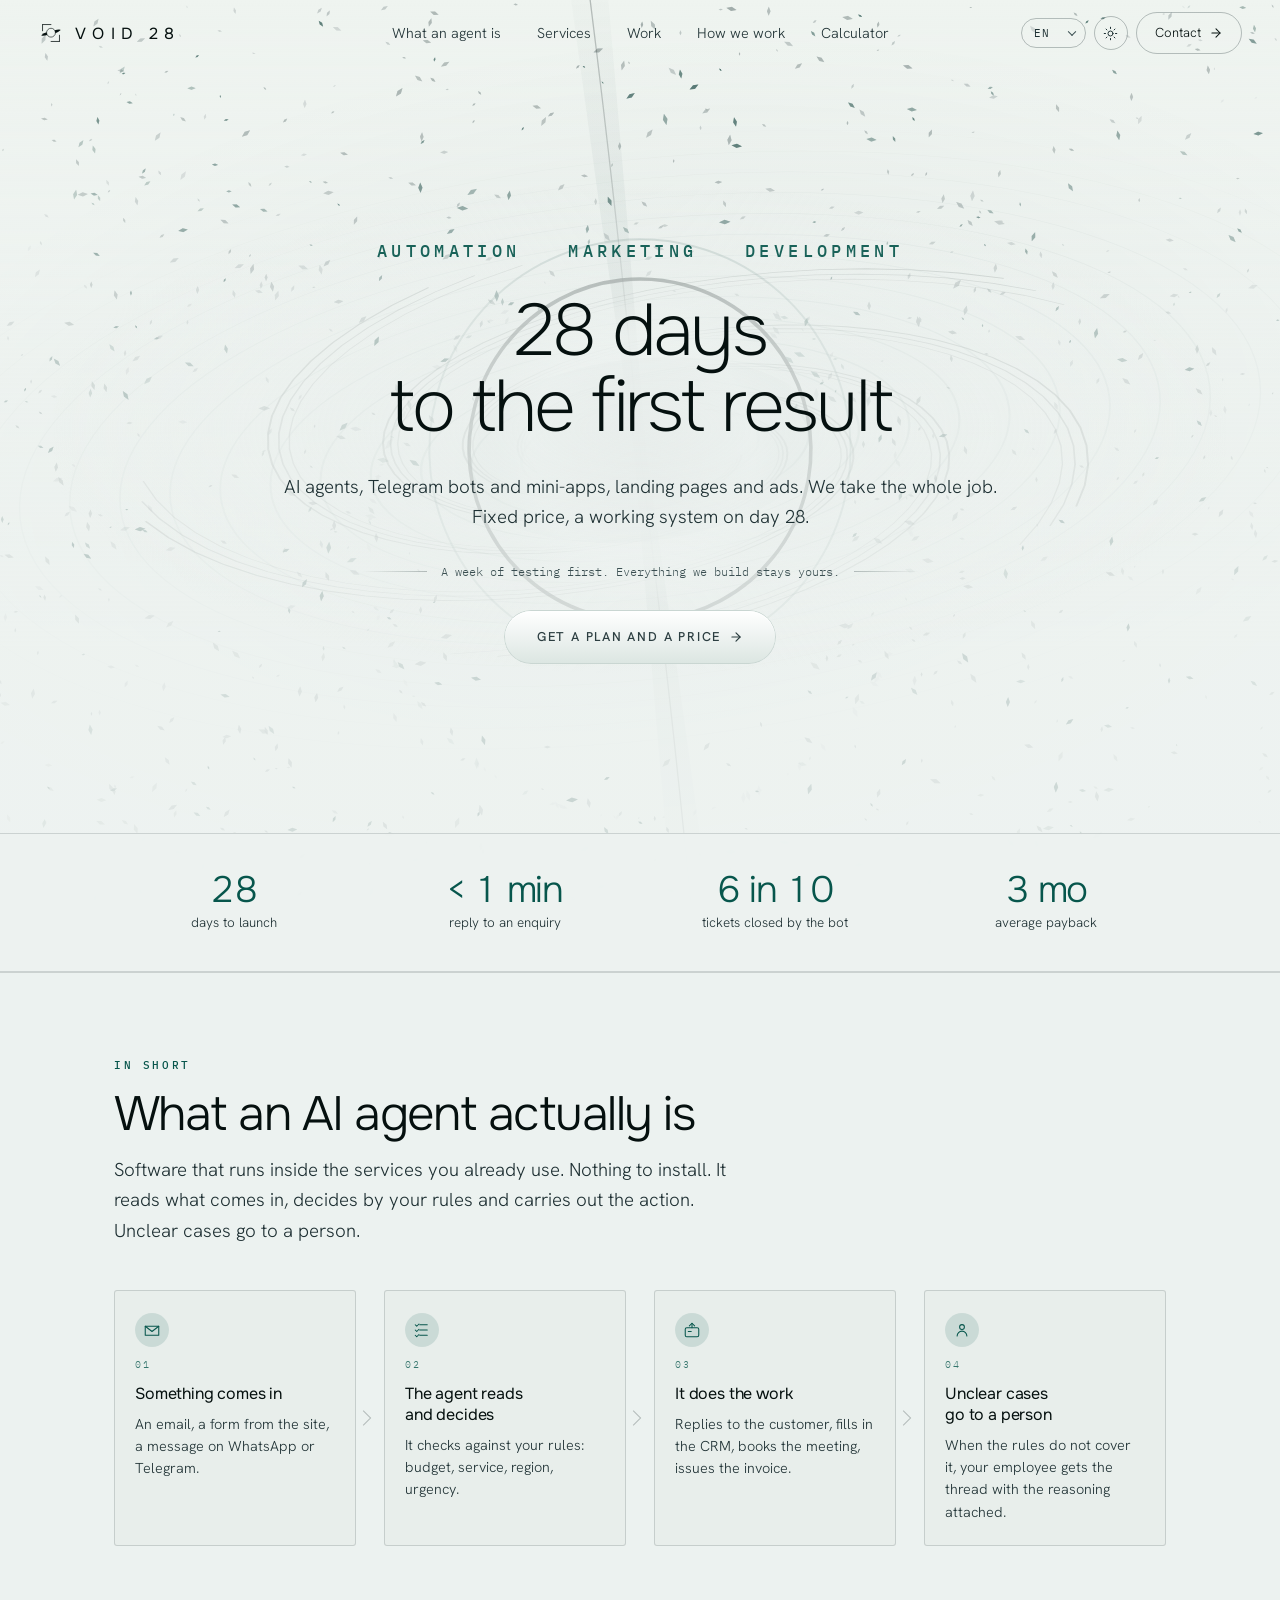
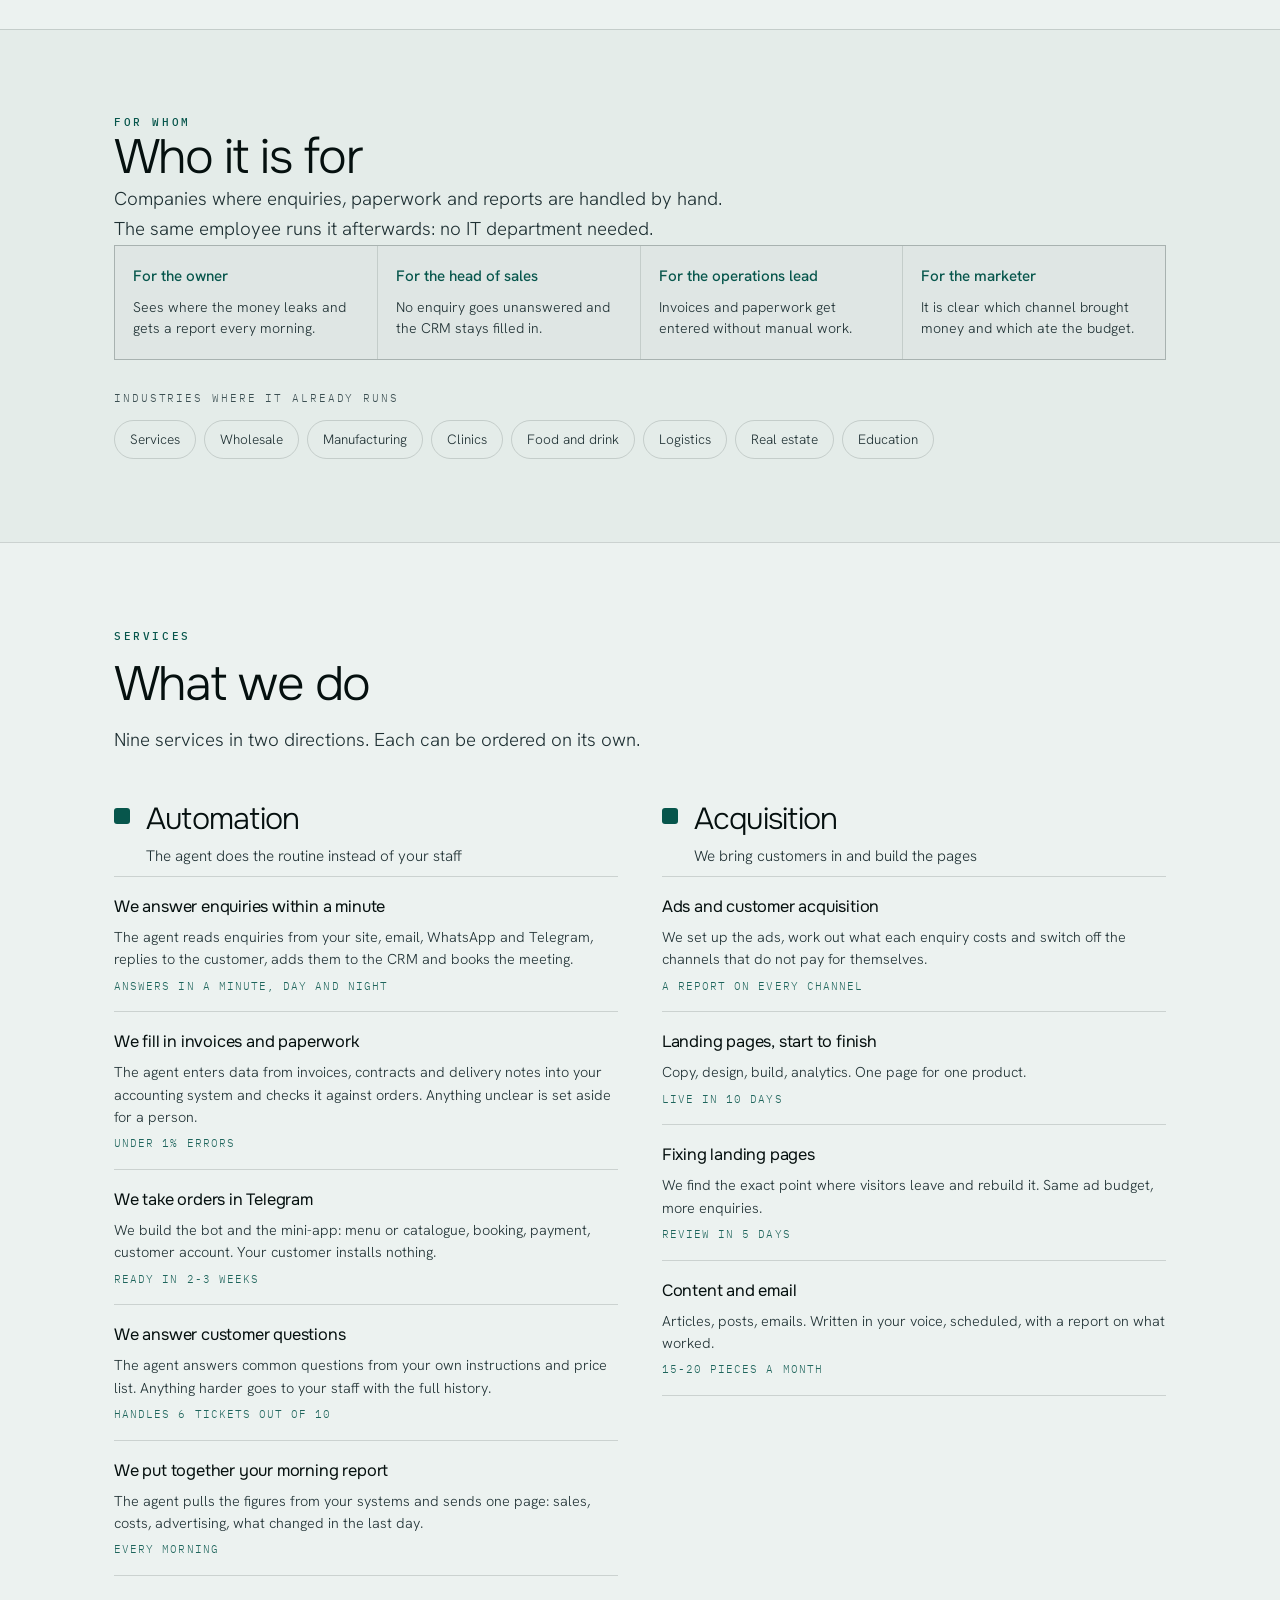
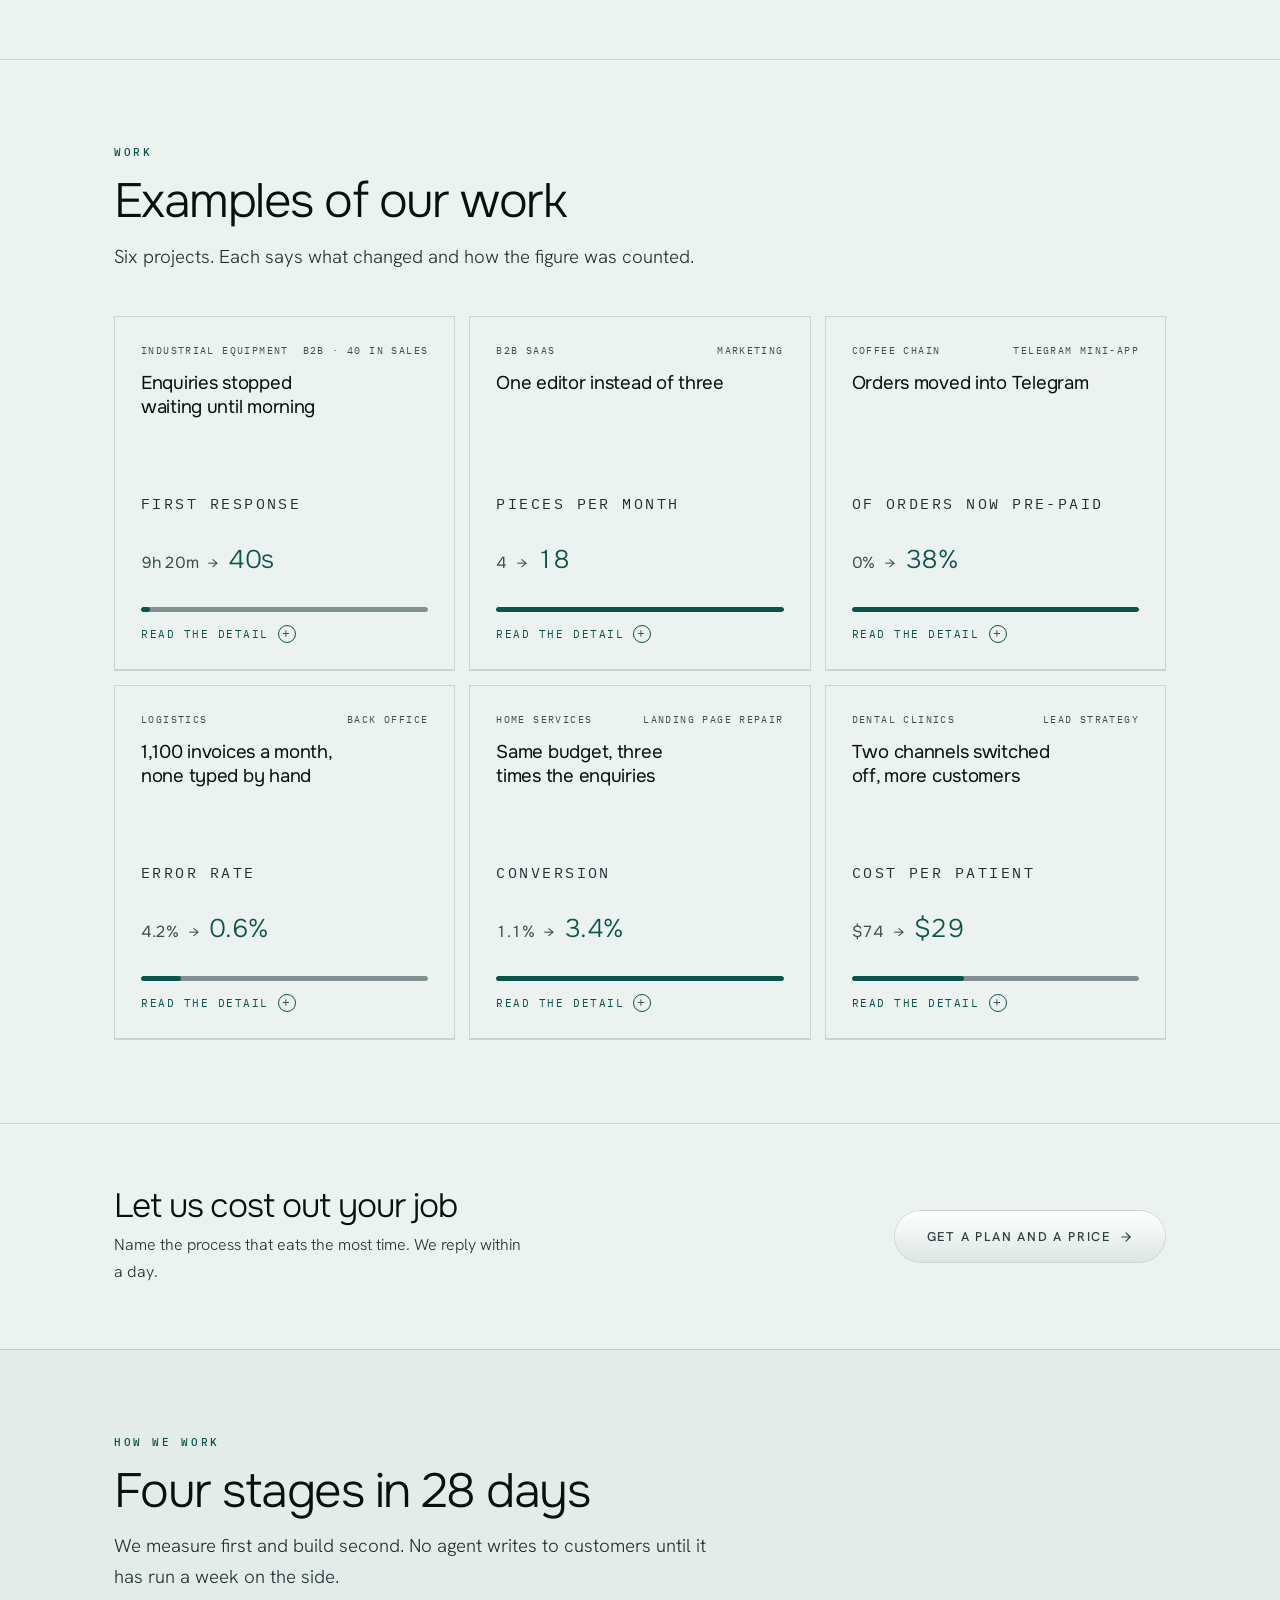
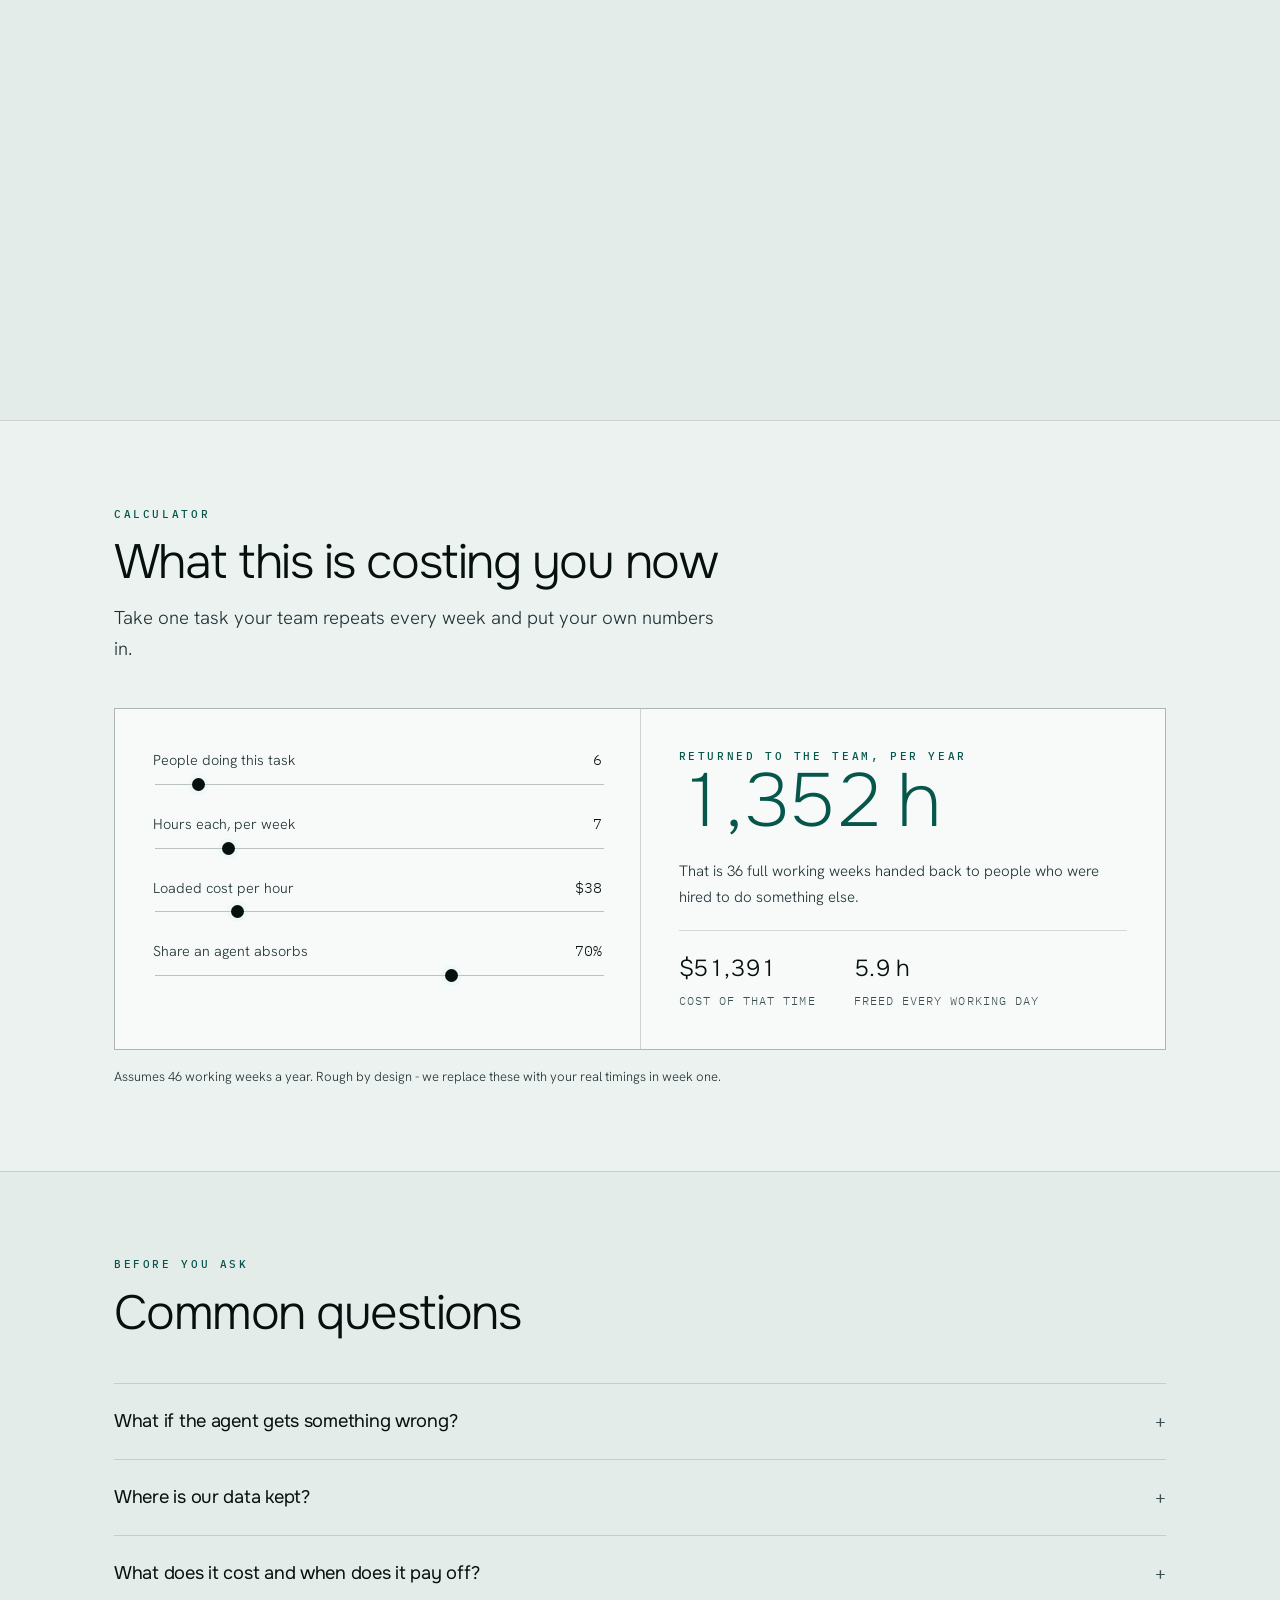
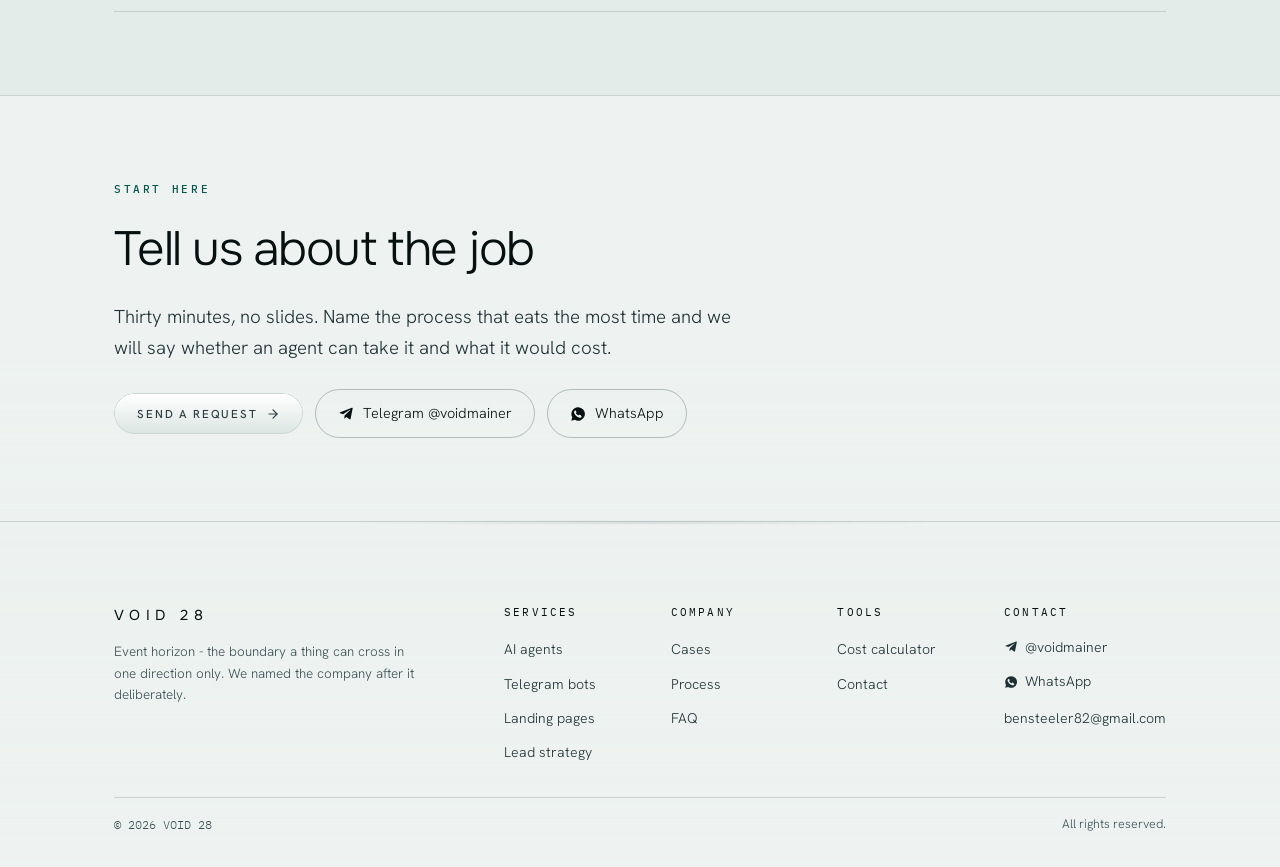
==== commit 6c32259e: "Case cards all one height, and a gentler turn on the stage fan The case grid was ragged because thre" ====
--- a/index.html
+++ b/index.html
@@ -15,9 +15,9 @@
 <meta property="og:image" content="https://tragical728.github.io/void-ai/assets/img/og-cover.png">
 <meta name="twitter:card" content="summary_large_image">
 
-<link rel="icon" href="assets/img/favicon.svg?v=35" type="image/svg+xml">
-<link rel="icon" href="assets/img/favicon-32.png?v=35" sizes="32x32" type="image/png">
-<link rel="apple-touch-icon" href="assets/img/apple-touch-icon.png?v=35">
+<link rel="icon" href="assets/img/favicon.svg?v=42" type="image/svg+xml">
+<link rel="icon" href="assets/img/favicon-32.png?v=42" sizes="32x32" type="image/png">
+<link rel="apple-touch-icon" href="assets/img/apple-touch-icon.png?v=42">
 <link rel="manifest" href="site.webmanifest">
 <meta name="theme-color" content="#04090C">
 
@@ -27,10 +27,10 @@
 <link rel="preconnect" href="https://fonts.googleapis.com">
 <link rel="preconnect" href="https://fonts.gstatic.com" crossorigin>
 <link rel="stylesheet" href="https://fonts.googleapis.com/css2?family=Onest:wght@200;300;400;500&family=Hanken+Grotesk:wght@300;400;500&family=IBM+Plex+Mono:wght@400;500&display=swap">
-<link rel="stylesheet" href="assets/css/tokens.css?v=35">
-<link rel="stylesheet" href="assets/css/base.css?v=35">
-<link rel="stylesheet" href="assets/css/components.css?v=35">
-<link rel="stylesheet" href="assets/css/landing.css?v=35">
+<link rel="stylesheet" href="assets/css/tokens.css?v=42">
+<link rel="stylesheet" href="assets/css/base.css?v=42">
+<link rel="stylesheet" href="assets/css/components.css?v=42">
+<link rel="stylesheet" href="assets/css/landing.css?v=42">
 
 <!-- WebSite drives the bold site name in Google results; Organization drives the knowledge panel -->
 <script type="application/ld+json">
@@ -550,8 +550,8 @@
 
 </div>
 
-<script src="assets/js/i18n.js?v=35"></script>
-<script src="assets/js/background.js?v=35"></script>
-<script src="assets/js/site.js?v=35"></script>
+<script src="assets/js/i18n.js?v=42"></script>
+<script src="assets/js/background.js?v=42"></script>
+<script src="assets/js/site.js?v=42"></script>
 </body>
 </html>
--- a/assets/css/landing.css
+++ b/assets/css/landing.css
@@ -79,14 +79,15 @@
    sheets standing in a rack. Each one is turned a little less than the one
    before and sits a little further back, so the row reads as a stack being
    opened rather than four identical boxes. The turn is kept small on purpose:
-   past about 18 degrees the text starts to blur on the far edge. */
+   at 17 degrees the first sheet's text was visibly squeezed against its left
+   edge, so the fan runs 14 to 5. */
 .fan{list-style:none;margin:0;padding:0;
   display:grid;grid-template-columns:repeat(4,minmax(0,1fr));
   gap:clamp(8px,1.1vw,18px);
   perspective:1700px;perspective-origin:46% 42%}
 
 .leaf{position:relative;transform-style:preserve-3d;
-  --ry:calc(-17deg + var(--i) * 4deg);          /* -17, -13, -9, -5 */
+  --ry:calc(-14deg + var(--i) * 3deg);          /* -14, -11, -8, -5 */
   --tz:calc(46px - var(--i) * 22px);            /* front leaf nearest */
   --lift:0px;
   transform:rotateY(var(--ry)) translateZ(var(--tz)) translateY(var(--lift));
@@ -432,6 +433,24 @@
 .case summary{gap:11px;padding:clamp(20px,2.2vw,26px)}
 .case summary h3{font-size:clamp(1rem,1.5vw,1.16rem)}
 .case-kicker{font-size:.62rem;letter-spacing:.14em}
+
+/* Every closed card is the same height. Pinning the individual parts to a fixed
+   number of lines does not survive translation - one Russian metric label runs
+   to three lines where the English is one - so the card itself carries the
+   height and the metric block is pushed to the bottom of it. Whatever the text
+   does, the tops line up, the numbers line up, and the links line up. */
+.case summary{min-height:var(--case-h,0px)}
+.case .delta{margin-top:auto;padding-top:10px}
+.cases{--case-h:352px}
+@media(max-width:1080px){.cases{--case-h:300px}}
+@media(max-width:720px){.cases{--case-h:320px}}
+/* 360px and below is a separate case: the columns are narrow enough that a
+   couple of Spanish and German labels take an extra line. */
+@media(max-width:360px){.cases{--case-h:348px}}
+/* On the narrowest phones the metric label was the one thing still running to a
+   third line and dragging two cards taller than the rest; a touch less tracking
+   keeps it to two and lets one height cover 320px upwards. */
+@media(max-width:520px){.case .delta-cap{letter-spacing:.1em}}
 @media(prefers-reduced-motion:reduce){
   .case{opacity:1;transform:none;transition:none}
 }
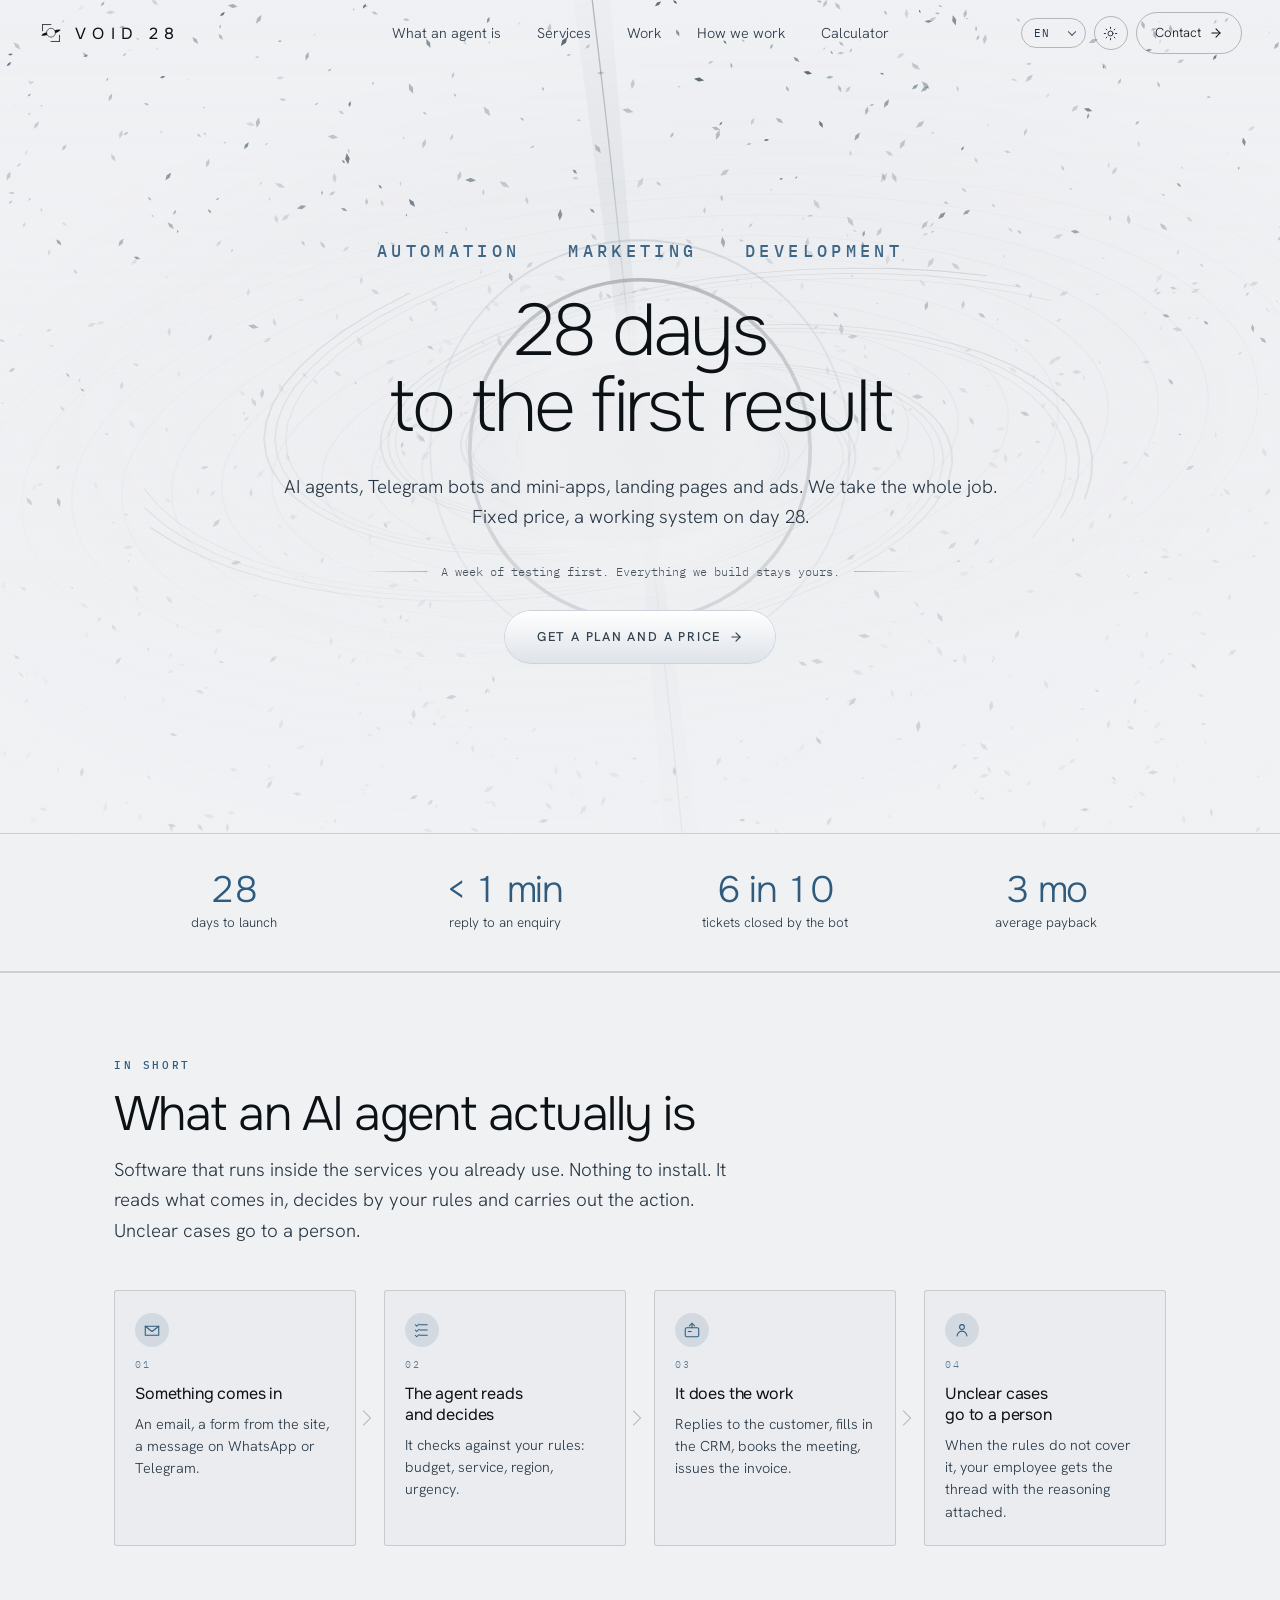
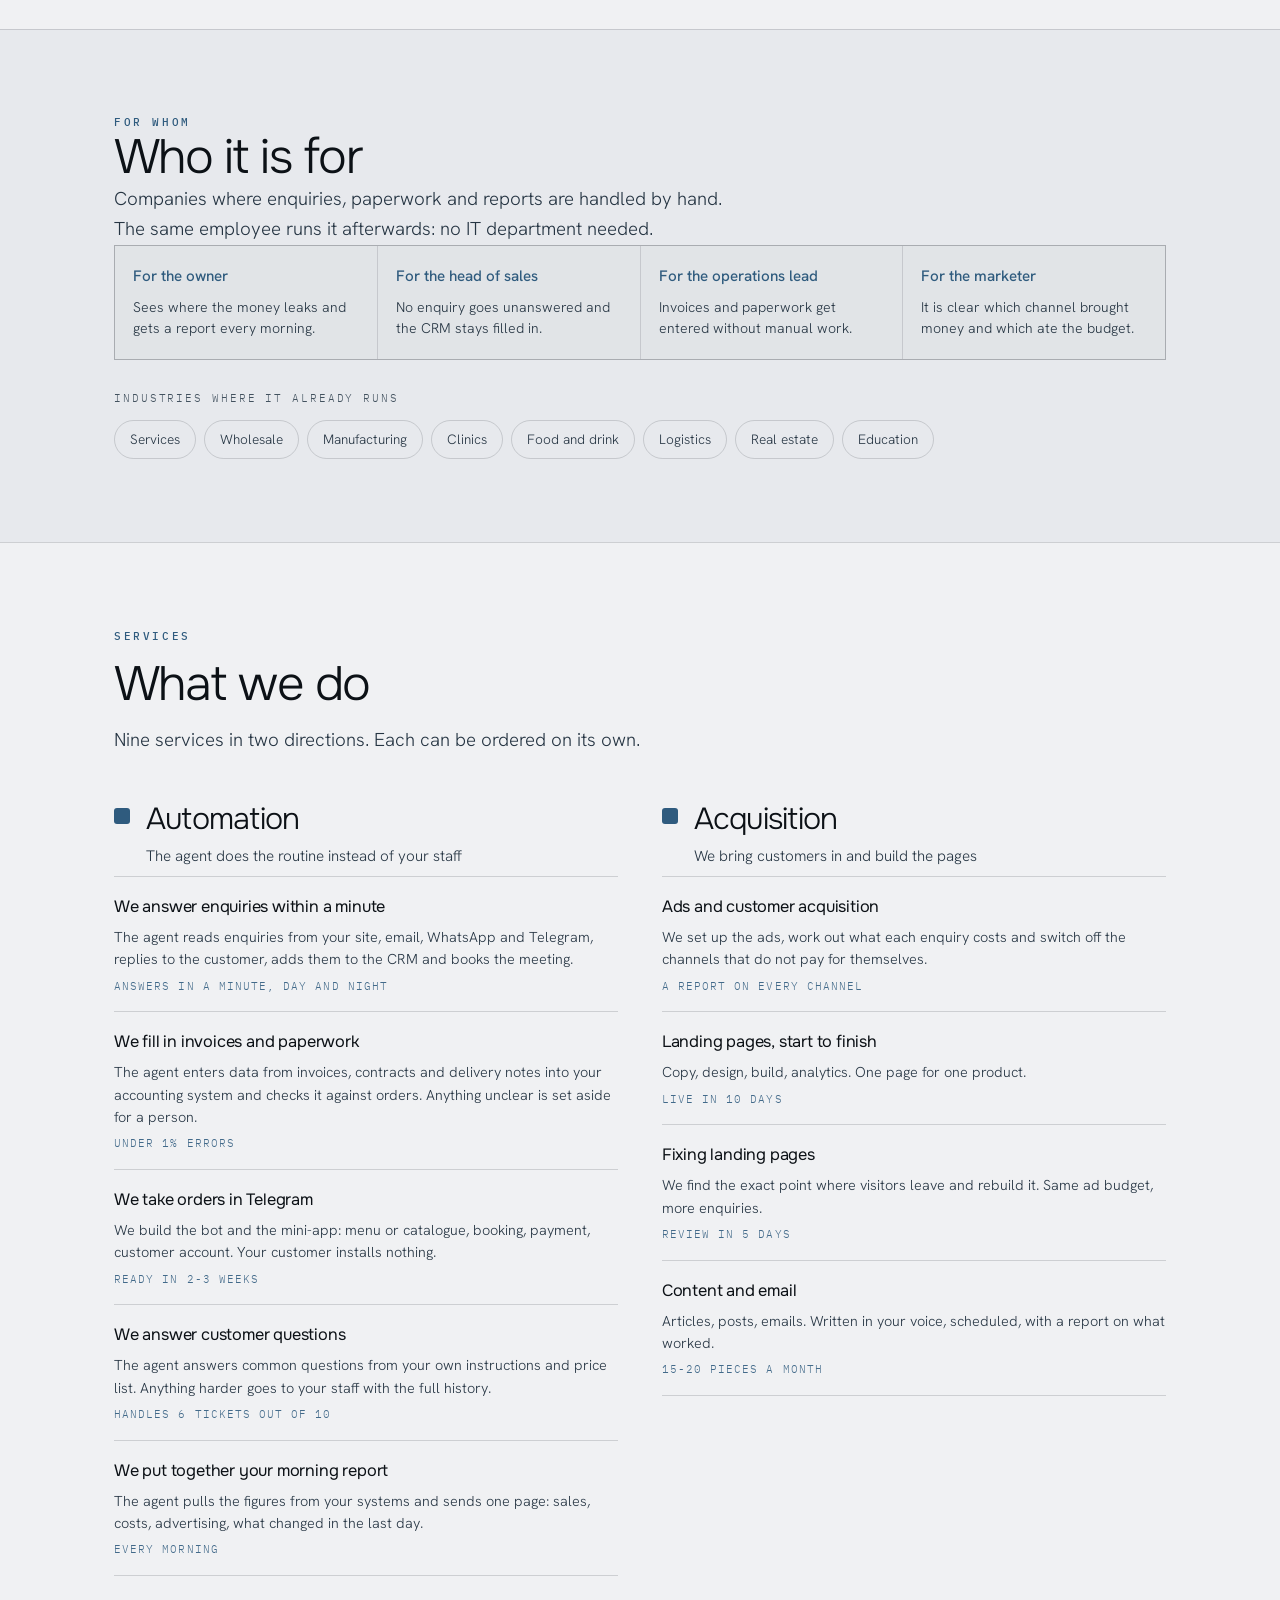
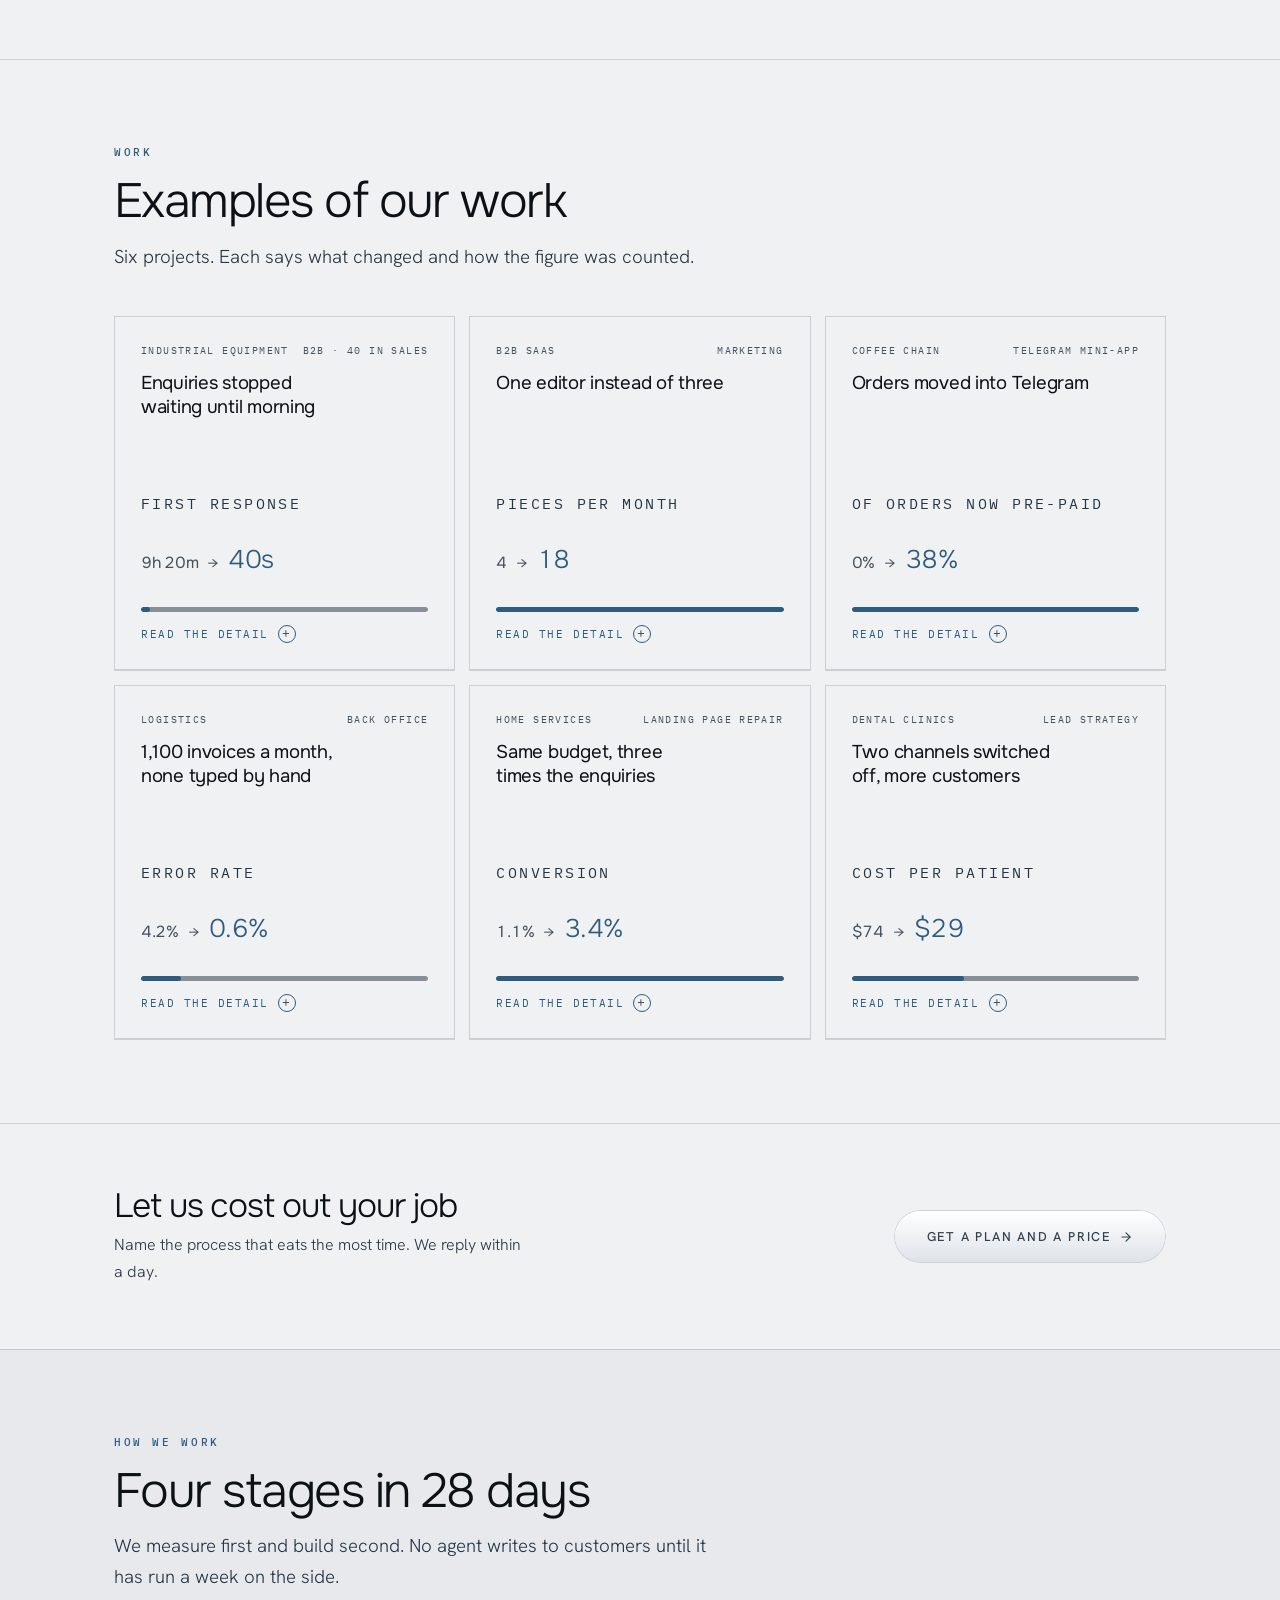
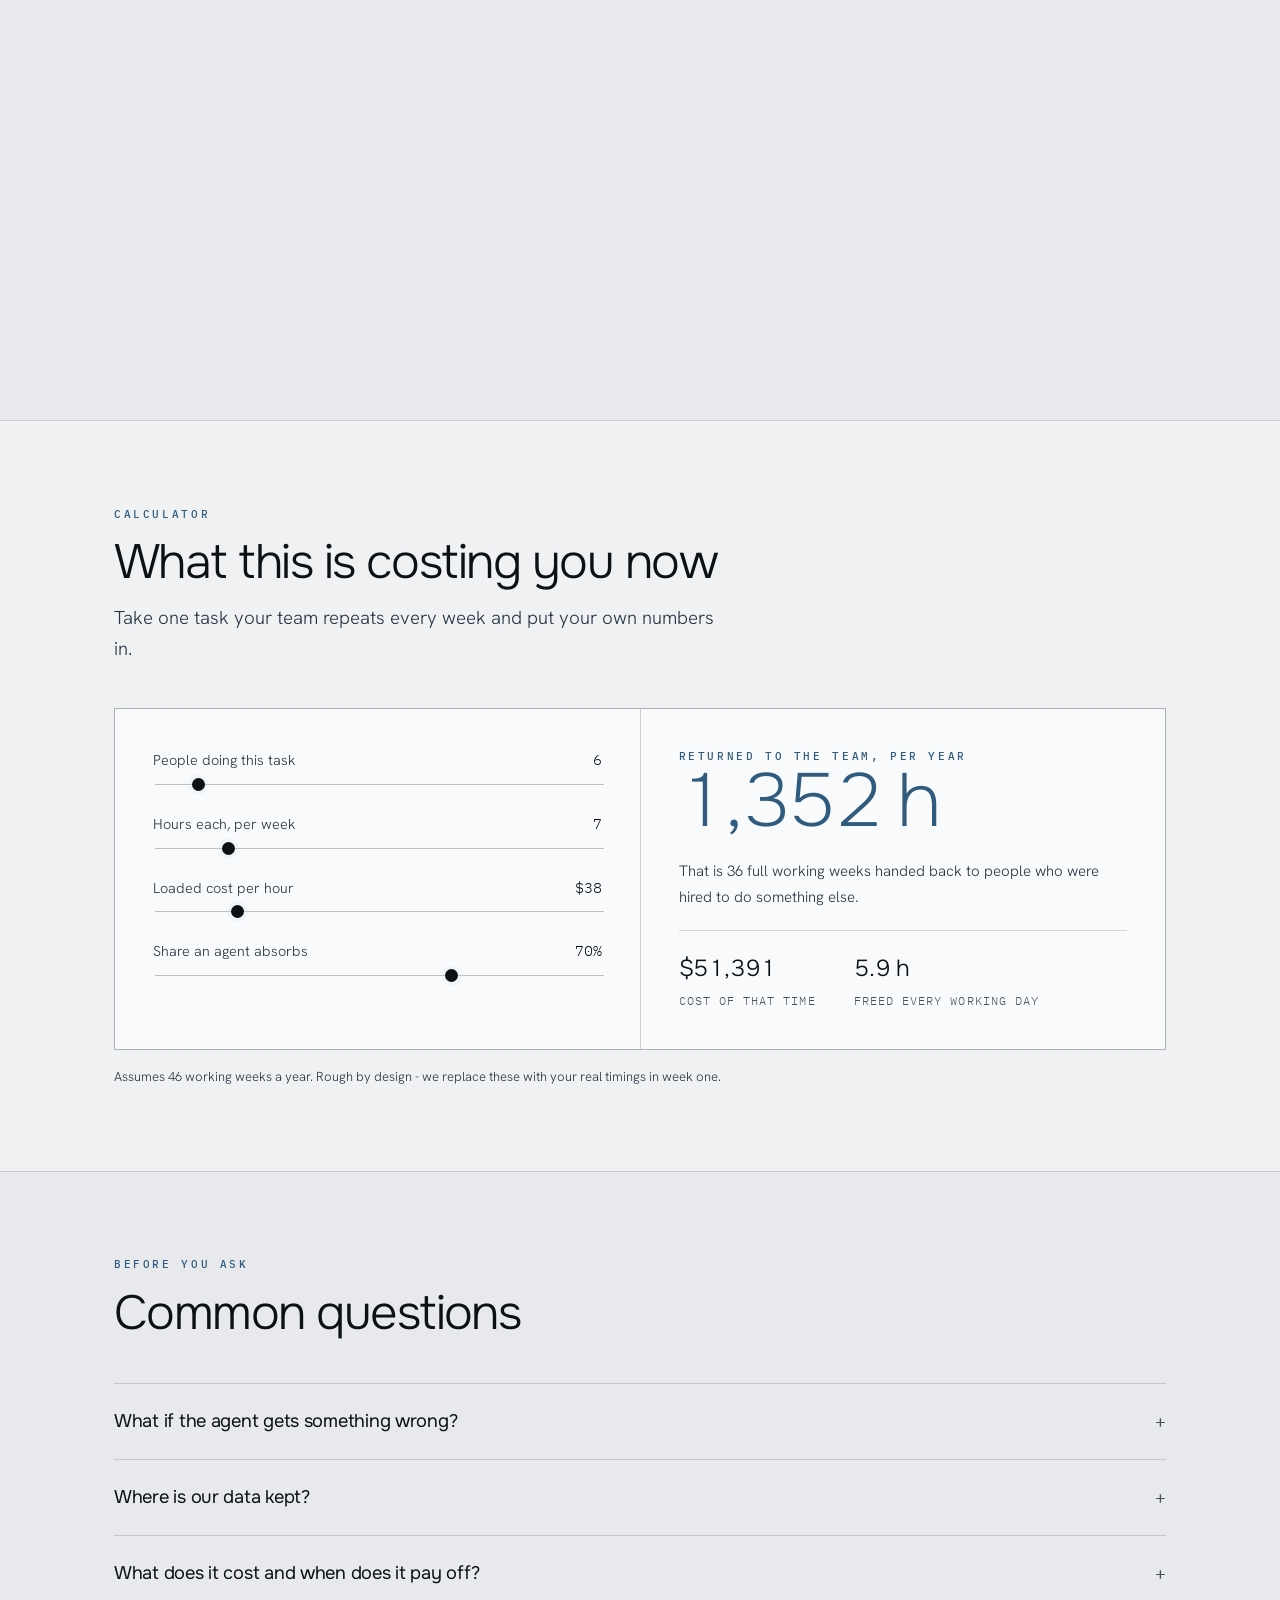
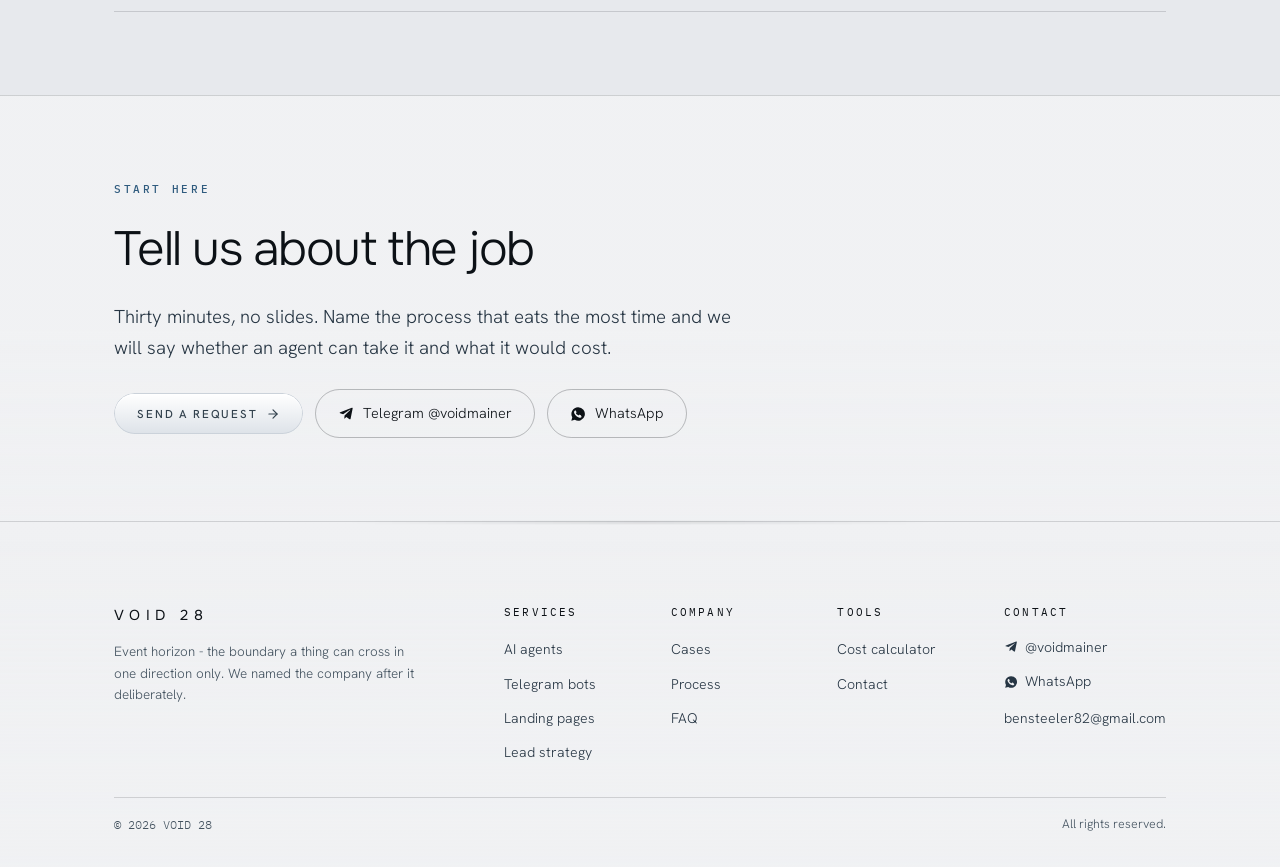
==== commit b0ad93bc: "Steel-blue palette, one shared angle on the sheets, and a stale-page check The teal read as neon on " ====
--- a/index.html
+++ b/index.html
@@ -1,5 +1,5 @@
 <!doctype html>
-<html lang="en" data-theme="dark">
+<html lang="en" data-theme="dark" data-build="43">
 <head>
 <meta charset="utf-8">
 <meta name="viewport" content="width=device-width, initial-scale=1">
@@ -15,11 +15,22 @@
 <meta property="og:image" content="https://tragical728.github.io/void-ai/assets/img/og-cover.png">
 <meta name="twitter:card" content="summary_large_image">
 
-<link rel="icon" href="assets/img/favicon.svg?v=42" type="image/svg+xml">
-<link rel="icon" href="assets/img/favicon-32.png?v=42" sizes="32x32" type="image/png">
-<link rel="apple-touch-icon" href="assets/img/apple-touch-icon.png?v=42">
+<link rel="icon" href="assets/img/favicon.svg?v=43" type="image/svg+xml">
+<link rel="icon" href="assets/img/favicon-32.png?v=43" sizes="32x32" type="image/png">
+<link rel="apple-touch-icon" href="assets/img/apple-touch-icon.png?v=43">
 <link rel="manifest" href="site.webmanifest">
-<meta name="theme-color" content="#04090C">
+<meta name="theme-color" content="#070A0F">
+
+<script>/* GitHub Pages serves this HTML with max-age=600, so a plain reload can hand back
+   a ten-minute-old page pointing at asset versions that have since moved on. Ask
+   the server for the current build once, and re-fetch under a fresh URL if this
+   copy is behind. The session key makes a loop impossible: at most one reload. */
+(function(){var B=document.documentElement.getAttribute('data-build');try{
+if(!B||sessionStorage.getItem('void-build')===B)return;
+fetch('build.txt',{cache:'no-store'}).then(function(r){return r.ok?r.text():null;}).then(function(t){
+if(!t)return;t=t.trim();sessionStorage.setItem('void-build',B);
+if(t!==B)location.replace(location.pathname+'?b='+t+location.hash);}).catch(function(){});
+}catch(e){}})();</script>
 
 <script>/* set the theme before first paint so it never flashes */
 (function(){try{var t=localStorage.getItem('void-theme')||(matchMedia('(prefers-color-scheme: light)').matches?'light':'dark');document.documentElement.setAttribute('data-theme',t);}catch(e){}})();</script>
@@ -27,10 +38,10 @@
 <link rel="preconnect" href="https://fonts.googleapis.com">
 <link rel="preconnect" href="https://fonts.gstatic.com" crossorigin>
 <link rel="stylesheet" href="https://fonts.googleapis.com/css2?family=Onest:wght@200;300;400;500&family=Hanken+Grotesk:wght@300;400;500&family=IBM+Plex+Mono:wght@400;500&display=swap">
-<link rel="stylesheet" href="assets/css/tokens.css?v=42">
-<link rel="stylesheet" href="assets/css/base.css?v=42">
-<link rel="stylesheet" href="assets/css/components.css?v=42">
-<link rel="stylesheet" href="assets/css/landing.css?v=42">
+<link rel="stylesheet" href="assets/css/tokens.css?v=43">
+<link rel="stylesheet" href="assets/css/base.css?v=43">
+<link rel="stylesheet" href="assets/css/components.css?v=43">
+<link rel="stylesheet" href="assets/css/landing.css?v=43">
 
 <!-- WebSite drives the bold site name in Google results; Organization drives the knowledge panel -->
 <script type="application/ld+json">
@@ -550,8 +561,8 @@
 
 </div>
 
-<script src="assets/js/i18n.js?v=42"></script>
-<script src="assets/js/background.js?v=42"></script>
-<script src="assets/js/site.js?v=42"></script>
+<script src="assets/js/i18n.js?v=43"></script>
+<script src="assets/js/background.js?v=43"></script>
+<script src="assets/js/site.js?v=43"></script>
 </body>
 </html>
--- a/assets/css/tokens.css
+++ b/assets/css/tokens.css
@@ -4,63 +4,64 @@
    Two things drive this palette:
    a flat ground with pure white reads as one undifferentiated wall, so surfaces
    are layered (bg -> surface -> panel) and text sits at three weights;
-   and a single teal accent carries every number and action, with one semantic
-   red reserved for what a visitor is currently losing. */
+   and a single muted steel-blue accent carries every number and action, with one
+   semantic red reserved for what a visitor is currently losing. The accent is
+   deliberately low-chroma - a saturated one reads as neon on a dark ground. */
 :root{
-  --bg:#04090C;
-  --surface:#0A1318;
-  --panel:#101C22;
-  --line:rgba(198,232,236,.12);
-  --line-strong:rgba(198,232,236,.22);
-  --text:#DCE7E9;
-  --muted:#9FB2B6;
-  --faint:#7C8F93;
-  --accent:#3BB9A6;
-  --accent-dim:rgba(59,185,166,.15);
-  --warn:#DE6363;
-  --warn-dim:rgba(222,99,99,.15);
-  --scrim:4,9,12;
-  --scrim2:10,19,24;
-  --btn-ring:#1E2C31;
-  --btn-a:#1E2C31;
-  --btn-b:#070F13;
-  --btn-text:#A6B9BD;
+  --bg:#070A0F;
+  --surface:#0E141C;
+  --panel:#151D27;
+  --line:rgba(206,222,240,.12);
+  --line-strong:rgba(206,222,240,.22);
+  --text:#E2E7ED;
+  --muted:#9BA9B8;
+  --faint:#7A8899;
+  --accent:#7FA6C4;
+  --accent-dim:rgba(127,166,196,.16);
+  --warn:#D8706B;
+  --warn-dim:rgba(216,112,107,.15);
+  --scrim:7,10,15;
+  --scrim2:14,20,28;
+  --btn-ring:#222D3A;
+  --btn-a:#222D3A;
+  --btn-b:#0A0E14;
+  --btn-text:#A3B2C1;
   --btn-text-on:#ffffff;
-  --btn-beam:#3BB9A6;
+  --btn-beam:#7FA6C4;
   --btn-inset:rgba(255,255,255,.28);
-  --btn-halo:rgba(59,185,166,.18);
-  --veil-a:rgba(4,9,12,0);
-  --veil-b:rgba(4,9,12,.42);
-  --veil-c:rgba(4,9,12,.72);
+  --btn-halo:rgba(127,166,196,.18);
+  --veil-a:rgba(7,10,15,0);
+  --veil-b:rgba(7,10,15,.42);
+  --veil-c:rgba(7,10,15,.72);
   --gutter:clamp(18px,5vw,64px);
   --max:1180px;
   color-scheme:dark;
 }
 :root[data-theme="light"]{
-  --bg:#EDF2F0;
-  --surface:#E4EBE8;
-  --panel:#F7FAF9;
-  --line:rgba(10,30,32,.15);
-  --line-strong:rgba(10,30,32,.26);
-  --text:#05100F;
-  --muted:#1E3033;
-  --faint:#3B4F52;
-  --accent:#07564C;
-  --accent-dim:rgba(7,86,76,.13);
-  --warn:#A8342E;
-  --warn-dim:rgba(168,52,46,.12);
-  --scrim:237,242,240;
-  --scrim2:228,235,232;
-  --btn-ring:#C9D6D2;
+  --bg:#F0F1F3;
+  --surface:#E6E8EC;
+  --panel:#F9FAFB;
+  --line:rgba(12,17,22,.15);
+  --line-strong:rgba(12,17,22,.26);
+  --text:#0C1116;
+  --muted:#263543;
+  --faint:#43525F;
+  --accent:#2F5B7E;
+  --accent-dim:rgba(47,91,126,.13);
+  --warn:#A33A32;
+  --warn-dim:rgba(163,58,50,.12);
+  --scrim:240,241,243;
+  --scrim2:230,232,236;
+  --btn-ring:#CBD2DA;
   --btn-a:#ffffff;
-  --btn-b:#DCE6E2;
-  --btn-text:#2C3E41;
-  --btn-text-on:#0A1416;
-  --btn-beam:#07564C;
+  --btn-b:#DEE3E9;
+  --btn-text:#33424E;
+  --btn-text-on:#0C1116;
+  --btn-beam:#2F5B7E;
   --btn-inset:rgba(255,255,255,.95);
-  --btn-halo:rgba(7,86,76,.2);
-  --veil-a:rgba(237,242,240,0);
-  --veil-b:rgba(237,242,240,.55);
-  --veil-c:rgba(237,242,240,.82);
+  --btn-halo:rgba(47,91,126,.2);
+  --veil-a:rgba(240,241,243,0);
+  --veil-b:rgba(240,241,243,.55);
+  --veil-c:rgba(240,241,243,.82);
   color-scheme:light;
 }
--- a/assets/css/landing.css
+++ b/assets/css/landing.css
@@ -39,8 +39,8 @@
 .row::before{content:"";position:absolute;left:0;top:-1px;height:1px;width:0;
   background:linear-gradient(90deg,var(--accent),transparent);transition:width .5s cubic-bezier(.2,.7,.2,1)}
 .row:hover::before{width:100%}
-.row:hover{background:linear-gradient(90deg,rgba(198,232,236,.05),transparent 70%)}
-:root[data-theme="light"] .row:hover{background:linear-gradient(90deg,rgba(10,30,32,.045),transparent 70%)}
+.row:hover{background:linear-gradient(90deg,rgba(206,222,240,.05),transparent 70%)}
+:root[data-theme="light"] .row:hover{background:linear-gradient(90deg,rgba(12,17,22,.045),transparent 70%)}
 .row-tag{font-size:.85rem;color:var(--muted)}
 .row p{color:var(--muted);font-size:.97rem}
 @media(max-width:860px){.row{grid-template-columns:1fr;gap:9px;padding-block:22px}}
@@ -75,20 +75,18 @@
 @media(max-width:820px){.cases{grid-template-columns:1fr}}
 
 /* ---------- process ---------- */
-/* The four stages are a fan of glass leaves seen slightly from the side, like
-   sheets standing in a rack. Each one is turned a little less than the one
-   before and sits a little further back, so the row reads as a stack being
-   opened rather than four identical boxes. The turn is kept small on purpose:
-   at 17 degrees the first sheet's text was visibly squeezed against its left
-   edge, so the fan runs 14 to 5. */
+/* The four stages are glass sheets seen slightly from the side, like panes
+   standing in a rack. They all carry the same gentle seven-degree turn: a fan
+   of different angles looked accidental rather than designed, and the sheet at
+   the wide end had its text visibly squeezed against the left edge. */
 .fan{list-style:none;margin:0;padding:0;
   display:grid;grid-template-columns:repeat(4,minmax(0,1fr));
   gap:clamp(8px,1.1vw,18px);
   perspective:1700px;perspective-origin:46% 42%}
 
 .leaf{position:relative;transform-style:preserve-3d;
-  --ry:calc(-14deg + var(--i) * 3deg);          /* -14, -11, -8, -5 */
-  --tz:calc(46px - var(--i) * 22px);            /* front leaf nearest */
+  --ry:-7deg;                                   /* the same gentle turn on all four */
+  --tz:0px;
   --lift:0px;
   transform:rotateY(var(--ry)) translateZ(var(--tz)) translateY(var(--lift));
   transition:transform .6s cubic-bezier(.19,.72,.22,1), opacity .6s ease;
@@ -104,13 +102,13 @@
   display:flex;flex-direction:column;gap:9px;
   padding:clamp(20px,2.1vw,30px) clamp(18px,1.9vw,26px);
   border-radius:6px 20px 20px 6px;
-  border:1px solid rgba(198,232,236,.13);
-  border-left-color:rgba(198,232,236,.22);
+  border:1px solid rgba(206,222,240,.13);
+  border-left-color:rgba(206,222,240,.22);
   background:
-    linear-gradient(107deg,rgba(198,232,236,.13) 0%,rgba(198,232,236,.055) 42%,
-                    rgba(198,232,236,.035) 68%,rgba(198,232,236,.10) 100%);
+    linear-gradient(107deg,rgba(206,222,240,.13) 0%,rgba(206,222,240,.055) 42%,
+                    rgba(206,222,240,.035) 68%,rgba(206,222,240,.10) 100%);
   box-shadow:0 26px 50px -34px rgba(0,0,0,.95),
-             inset 0 1px 0 rgba(224,248,250,.09);
+             inset 0 1px 0 rgba(226,238,252,.09);
   /* no backdrop-filter on purpose: four full-width blurred panes sampling a
      canvas that repaints every frame is exactly the kind of thing that made
      this site stutter before. The gradient carries the glass on its own. */
@@ -118,16 +116,16 @@
 /* the curl of light down the trailing edge, as on a bent sheet */
 .leaf-face::after{content:"";position:absolute;right:0;top:0;bottom:0;width:38%;
   border-radius:inherit;pointer-events:none;
-  background:linear-gradient(90deg,transparent,rgba(214,244,246,.055) 62%,rgba(214,244,246,.10));
+  background:linear-gradient(90deg,transparent,rgba(222,236,250,.055) 62%,rgba(222,236,250,.10));
   opacity:.85;transition:opacity .45s ease}
 
 /* the lit spine each sheet stands on */
 .leaf-spine{position:absolute;left:-1px;top:8%;bottom:8%;width:2px;border-radius:2px;
   background:linear-gradient(180deg,transparent,var(--accent) 30%,var(--accent) 70%,transparent);
-  opacity:calc(.62 - var(--i) * .11);transition:opacity .45s ease}
+  opacity:.6;transition:opacity .45s ease}
 
 .leaf .n{font-family:"IBM Plex Mono",Menlo,monospace;font-size:.72rem;
-  color:var(--accent);letter-spacing:.2em;opacity:calc(1 - var(--i) * .1)}
+  color:var(--accent);letter-spacing:.2em}
 .leaf h3{font-size:clamp(1.05rem,1.5vw,1.32rem)}
 .leaf .when{font-size:.78rem;color:var(--faint);font-family:"IBM Plex Mono",Menlo,monospace}
 .leaf p{color:var(--muted);font-size:.92rem;margin-top:2px}
@@ -135,18 +133,18 @@
 /* Pointing at a sheet pulls it square to the reader and lifts it out of the
    rack, and the rest of the rack steps back. The opacity rules are scoped under
    .on because the reveal rule below sets opacity at a higher specificity. */
-.leaf:hover,.leaf:focus-within{--ry:-2deg;--tz:86px;--lift:-10px}
+.leaf:hover,.leaf:focus-within{--ry:-1deg;--tz:64px;--lift:-10px}
 .fan:hover .leaf{opacity:.66}
 .fan .leaf:hover,.fan .leaf:focus-within{opacity:1}
 .fan.armed.on:hover .leaf{opacity:.66}
 .fan.armed.on .leaf:hover,.fan.armed.on .leaf:focus-within{opacity:1}
 .leaf:hover .leaf-face,.leaf:focus-within .leaf-face{
-  border-color:rgba(198,232,236,.26);
+  border-color:rgba(206,222,240,.26);
   background:
-    linear-gradient(107deg,rgba(198,232,236,.15) 0%,rgba(198,232,236,.06) 42%,
-                    rgba(198,232,236,.03) 68%,rgba(198,232,236,.11) 100%);
+    linear-gradient(107deg,rgba(206,222,240,.15) 0%,rgba(206,222,240,.06) 42%,
+                    rgba(206,222,240,.03) 68%,rgba(206,222,240,.11) 100%);
   box-shadow:0 34px 60px -30px rgba(0,0,0,.95),
-             inset 0 1px 0 rgba(224,248,250,.16)}
+             inset 0 1px 0 rgba(226,238,252,.16)}
 .leaf:hover .leaf-spine,.leaf:focus-within .leaf-spine{opacity:.95}
 
 /* The closed state is opt-in: script adds .armed, and only then do the sheets
@@ -154,7 +152,7 @@
    observer that never fires (a hidden tab at load, a browser without
    IntersectionObserver, a script error) would leave a whole section of the page
    invisible - which is exactly what it did in testing. */
-.fan.armed .leaf{opacity:0;transform:rotateY(-42deg) translateZ(-40px) translateX(-34px)}
+.fan.armed .leaf{opacity:0;transform:rotateY(-34deg) translateZ(-40px) translateX(-26px)}
 .fan.armed.on .leaf{opacity:1;
   transform:rotateY(var(--ry)) translateZ(var(--tz)) translateY(var(--lift));
   transition-delay:calc(var(--i) * 110ms)}
@@ -186,9 +184,9 @@
   font-variant-numeric:tabular-nums;color:var(--text)}
 input[type=range]{-webkit-appearance:none;appearance:none;width:100%;height:1px;background:var(--line-strong);cursor:pointer}
 input[type=range]::-webkit-slider-thumb{-webkit-appearance:none;width:13px;height:13px;border-radius:50%;
-  background:var(--text);box-shadow:0 0 0 4px rgba(198,232,236,.18);cursor:grab}
+  background:var(--text);box-shadow:0 0 0 4px rgba(206,222,240,.18);cursor:grab}
 input[type=range]::-moz-range-thumb{width:13px;height:13px;border:none;border-radius:50%;
-  background:var(--text);box-shadow:0 0 0 4px rgba(198,232,236,.18);cursor:grab}
+  background:var(--text);box-shadow:0 0 0 4px rgba(206,222,240,.18);cursor:grab}
 .readout{display:flex;flex-direction:column;gap:20px;justify-content:center}
 .big{font-family:"Onest",Helvetica,sans-serif;font-weight:200;font-size:clamp(2.8rem,6.5vw,4.7rem);
   line-height:.98;letter-spacing:-.045em;font-variant-numeric:tabular-nums}
@@ -232,17 +230,17 @@
 
 /* the process is a 28-day bar, not four paragraphs */
 :root[data-theme="light"] .leaf-face{
-  border-color:rgba(10,30,32,.16);border-left-color:rgba(10,30,32,.3);
+  border-color:rgba(12,17,22,.16);border-left-color:rgba(12,17,22,.3);
   background:linear-gradient(107deg,rgba(255,255,255,.92) 0%,rgba(255,255,255,.72) 46%,
                              rgba(255,255,255,.6) 72%,rgba(255,255,255,.86) 100%);
-  box-shadow:0 22px 40px -32px rgba(10,30,32,.55),inset 0 1px 0 rgba(255,255,255,.9)}
+  box-shadow:0 22px 40px -32px rgba(12,17,22,.55),inset 0 1px 0 rgba(255,255,255,.9)}
 :root[data-theme="light"] .leaf-face::after{
-  background:linear-gradient(90deg,transparent,rgba(10,30,32,.03) 62%,rgba(10,30,32,.055))}
+  background:linear-gradient(90deg,transparent,rgba(12,17,22,.03) 62%,rgba(12,17,22,.055))}
 :root[data-theme="light"] .leaf:hover .leaf-face,
 :root[data-theme="light"] .leaf:focus-within .leaf-face{
-  border-color:rgba(10,30,32,.3);
+  border-color:rgba(12,17,22,.3);
   background:linear-gradient(107deg,#fff 0%,rgba(255,255,255,.9) 60%,#fff 100%);
-  box-shadow:0 30px 52px -28px rgba(10,30,32,.6),inset 0 1px 0 #fff}
+  box-shadow:0 30px 52px -28px rgba(12,17,22,.6),inset 0 1px 0 #fff}
 :root[data-theme="light"] .leaf .n{font-weight:500}
 :root[data-theme="light"] .leaf .when{color:var(--muted)}
 
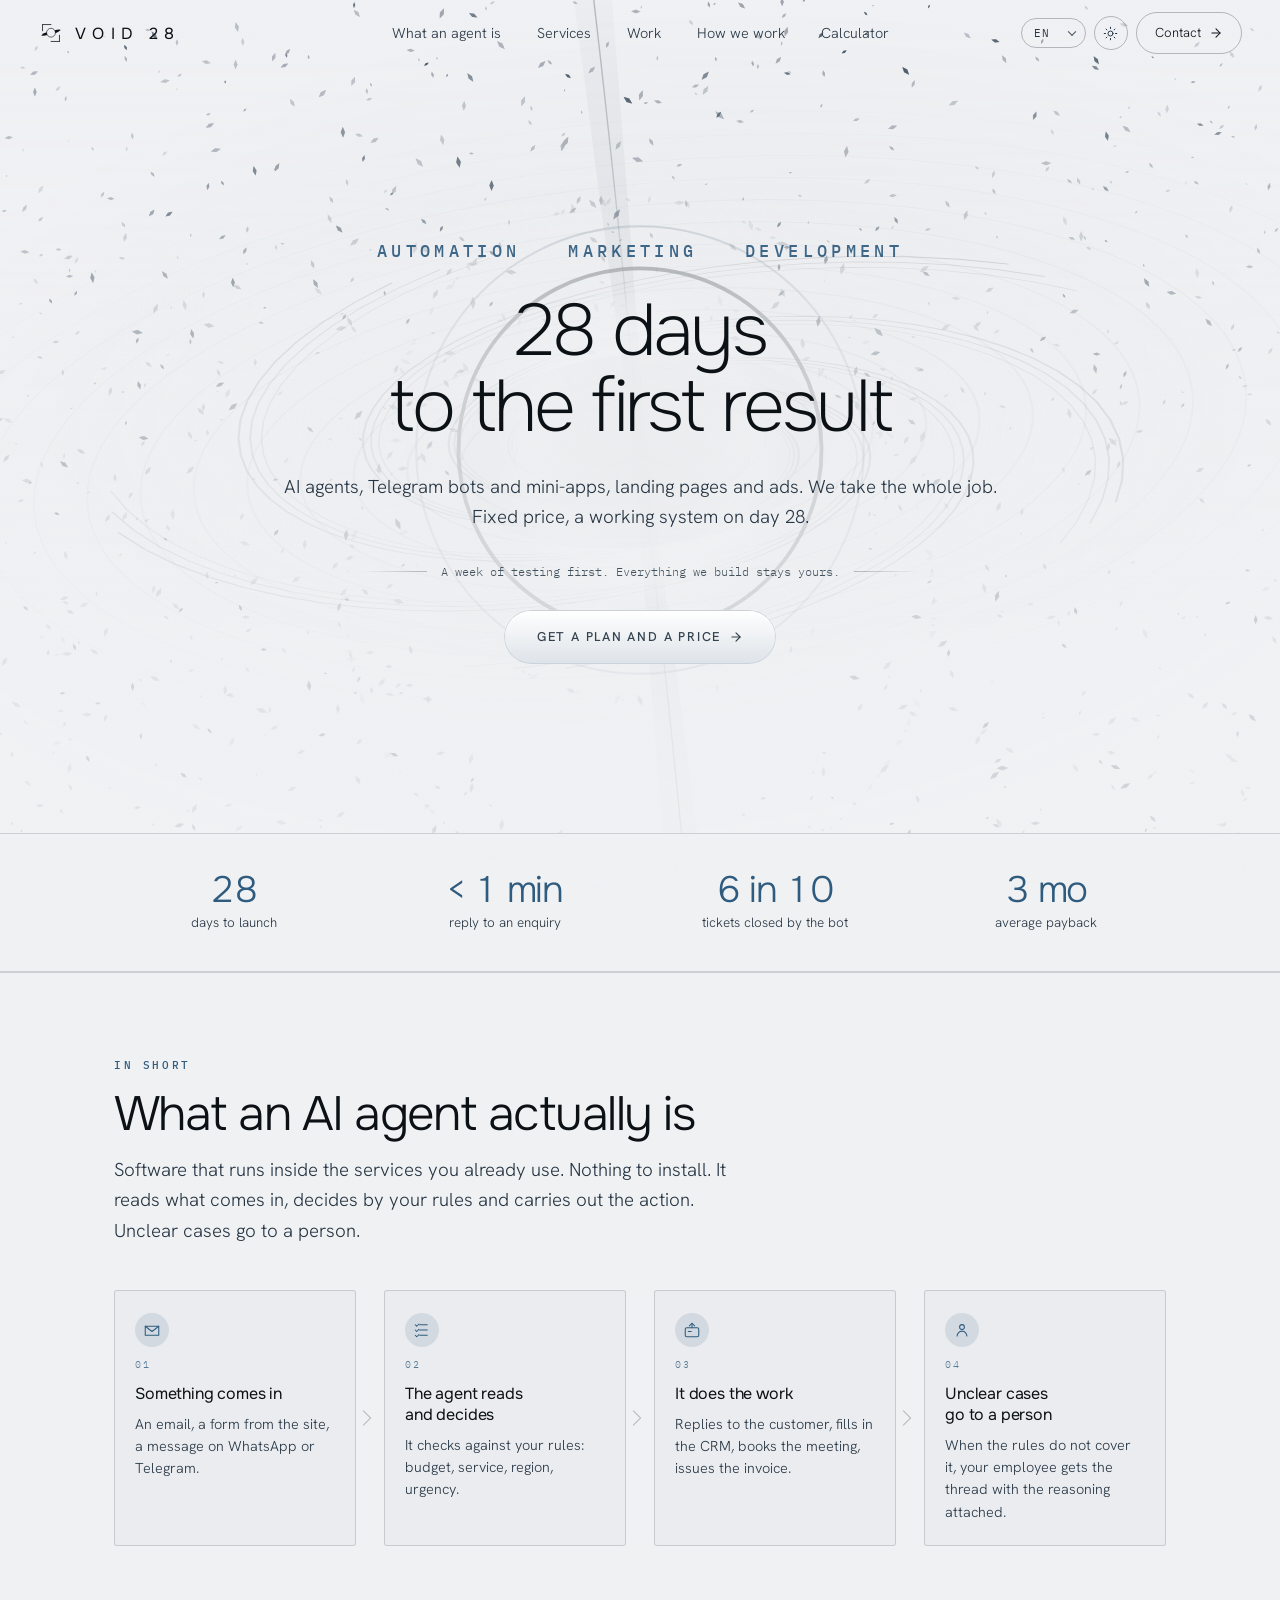
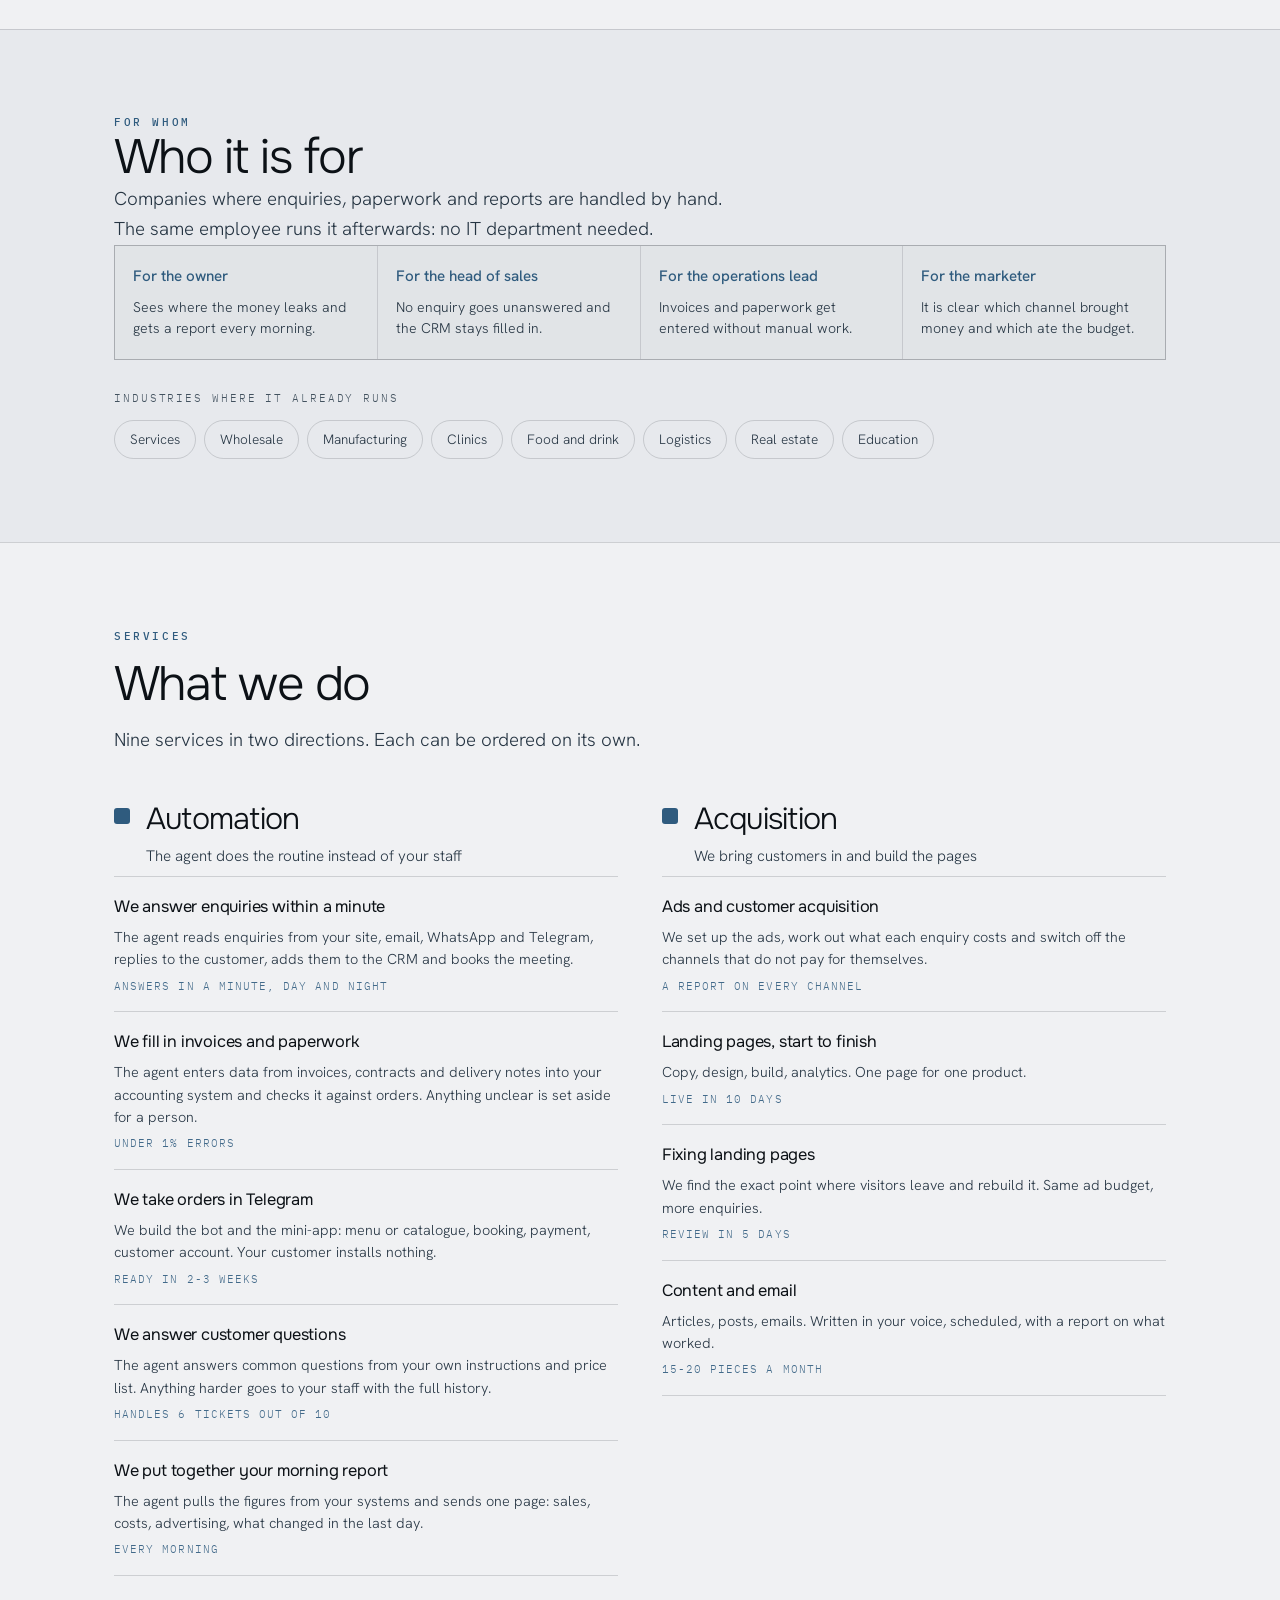
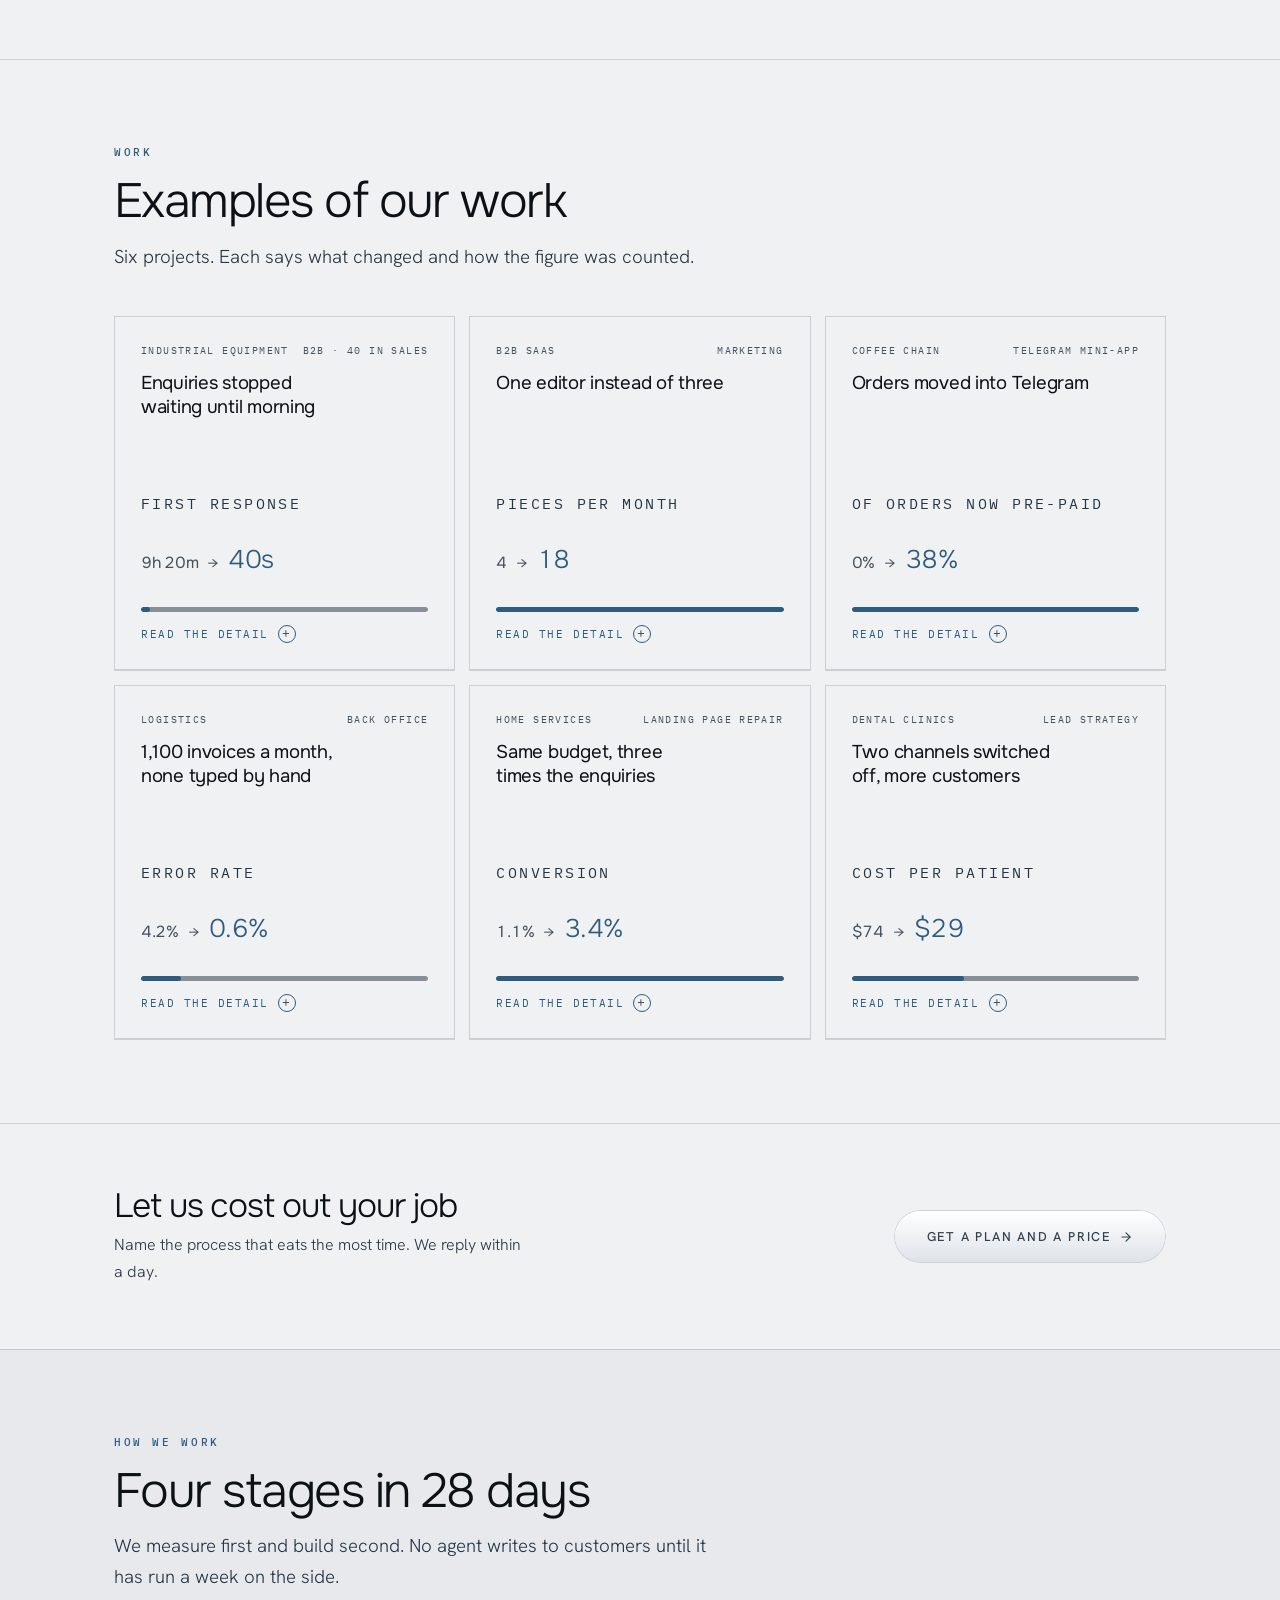
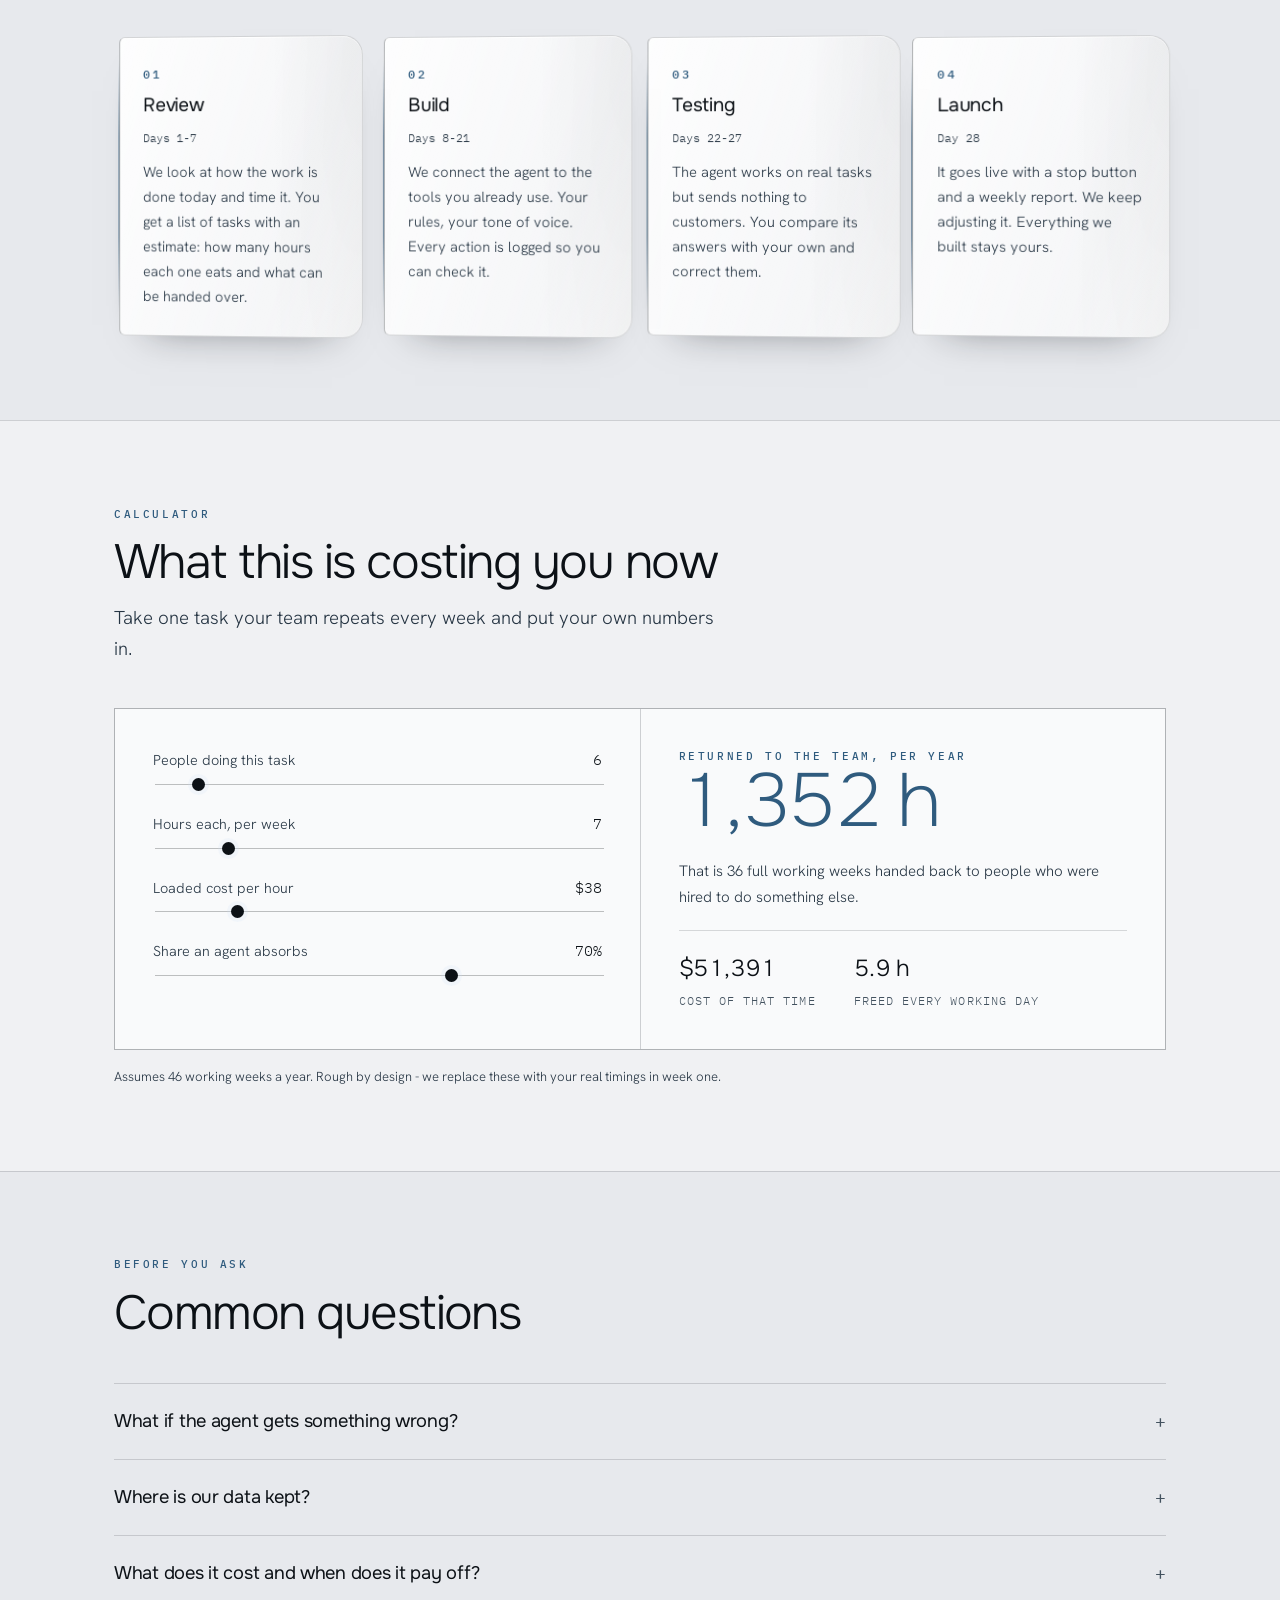
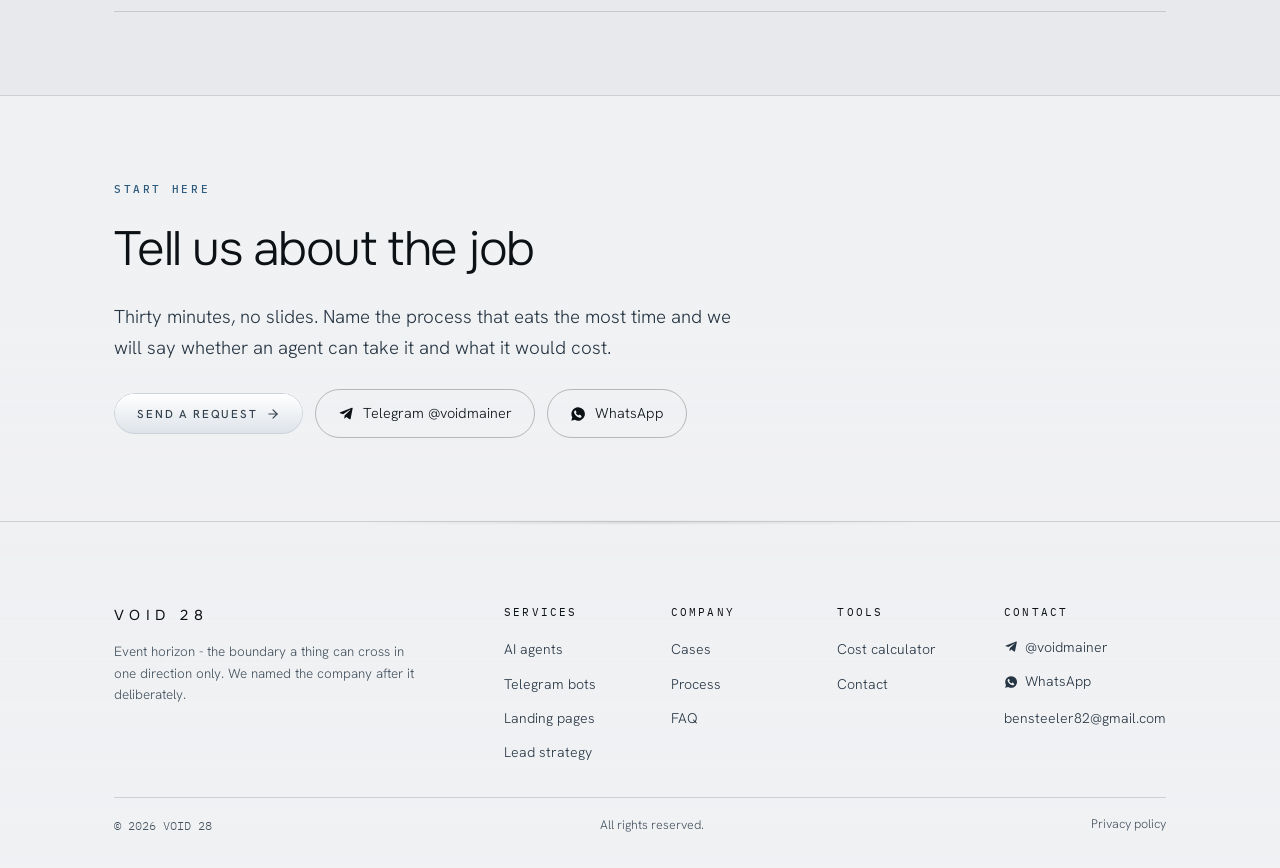
==== commit 1a608013: "Согласие на обработку данных, политика конфиденциальности и счётчик Форма собирала имя, почту и сооб" ====
--- a/index.html
+++ b/index.html
@@ -1,5 +1,5 @@
 <!doctype html>
-<html lang="en" data-theme="dark" data-build="43">
+<html lang="en" data-theme="dark" data-build="44" data-page="home">
 <head>
 <meta charset="utf-8">
 <meta name="viewport" content="width=device-width, initial-scale=1">
@@ -15,9 +15,9 @@
 <meta property="og:image" content="https://tragical728.github.io/void-ai/assets/img/og-cover.png">
 <meta name="twitter:card" content="summary_large_image">
 
-<link rel="icon" href="assets/img/favicon.svg?v=43" type="image/svg+xml">
-<link rel="icon" href="assets/img/favicon-32.png?v=43" sizes="32x32" type="image/png">
-<link rel="apple-touch-icon" href="assets/img/apple-touch-icon.png?v=43">
+<link rel="icon" href="assets/img/favicon.svg?v=44" type="image/svg+xml">
+<link rel="icon" href="assets/img/favicon-32.png?v=44" sizes="32x32" type="image/png">
+<link rel="apple-touch-icon" href="assets/img/apple-touch-icon.png?v=44">
 <link rel="manifest" href="site.webmanifest">
 <meta name="theme-color" content="#070A0F">
 
@@ -38,10 +38,10 @@
 <link rel="preconnect" href="https://fonts.googleapis.com">
 <link rel="preconnect" href="https://fonts.gstatic.com" crossorigin>
 <link rel="stylesheet" href="https://fonts.googleapis.com/css2?family=Onest:wght@200;300;400;500&family=Hanken+Grotesk:wght@300;400;500&family=IBM+Plex+Mono:wght@400;500&display=swap">
-<link rel="stylesheet" href="assets/css/tokens.css?v=43">
-<link rel="stylesheet" href="assets/css/base.css?v=43">
-<link rel="stylesheet" href="assets/css/components.css?v=43">
-<link rel="stylesheet" href="assets/css/landing.css?v=43">
+<link rel="stylesheet" href="assets/css/tokens.css?v=44">
+<link rel="stylesheet" href="assets/css/base.css?v=44">
+<link rel="stylesheet" href="assets/css/components.css?v=44">
+<link rel="stylesheet" href="assets/css/landing.css?v=44">
 
 <!-- WebSite drives the bold site name in Google results; Organization drives the knowledge panel -->
 <script type="application/ld+json">
@@ -555,14 +555,17 @@
     <div class="foot-base">
       <span class="mono">© 2026 VOID 28</span>
       <span data-i="footRights">All rights reserved.</span>
+      <a href="privacy.html" data-i="footPrivacy">Privacy policy</a>
     </div>
   </div>
 </footer>
 
 </div>
 
-<script src="assets/js/i18n.js?v=43"></script>
-<script src="assets/js/background.js?v=43"></script>
-<script src="assets/js/site.js?v=43"></script>
+<script src="assets/js/config.js?v=44"></script>
+<script src="assets/js/analytics.js?v=44"></script>
+<script src="assets/js/i18n.js?v=44"></script>
+<script src="assets/js/background.js?v=44"></script>
+<script src="assets/js/site.js?v=44"></script>
 </body>
 </html>
--- a/assets/css/components.css
+++ b/assets/css/components.css
@@ -180,3 +180,9 @@
 .nav-cta svg{width:14px;height:14px;flex:none;transition:transform .25s ease}
 .nav-cta:hover svg{transform:translateX(2px)}
 @media(max-width:560px){.nav-cta{display:none}}
+
+/* ссылка на политику конфиденциальности в подвале: подвал общий для всех страниц,
+   поэтому правило живёт здесь, а не в стилях страницы контактов */
+.foot-base a{color:inherit;text-decoration:none;
+  border-bottom:1px solid transparent;transition:color .2s,border-color .2s}
+.foot-base a:hover{color:var(--text);border-bottom-color:currentColor}
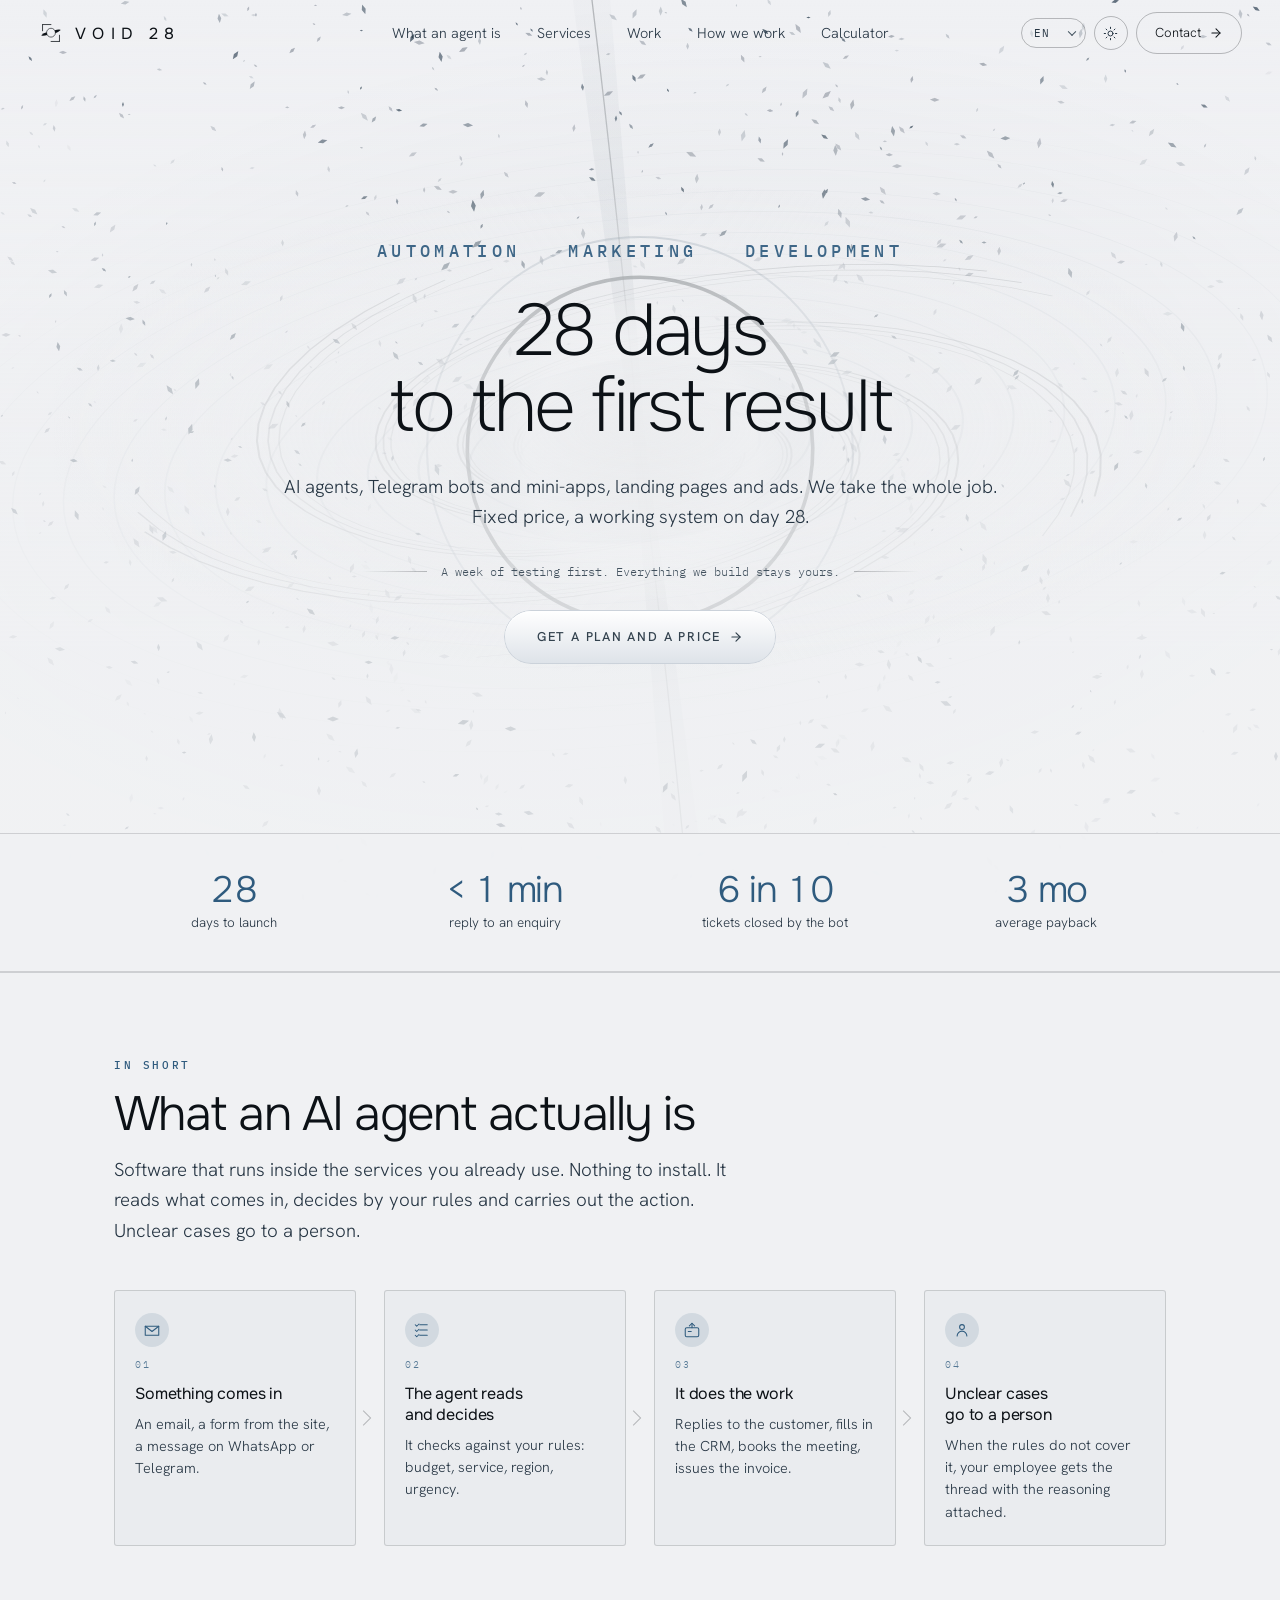
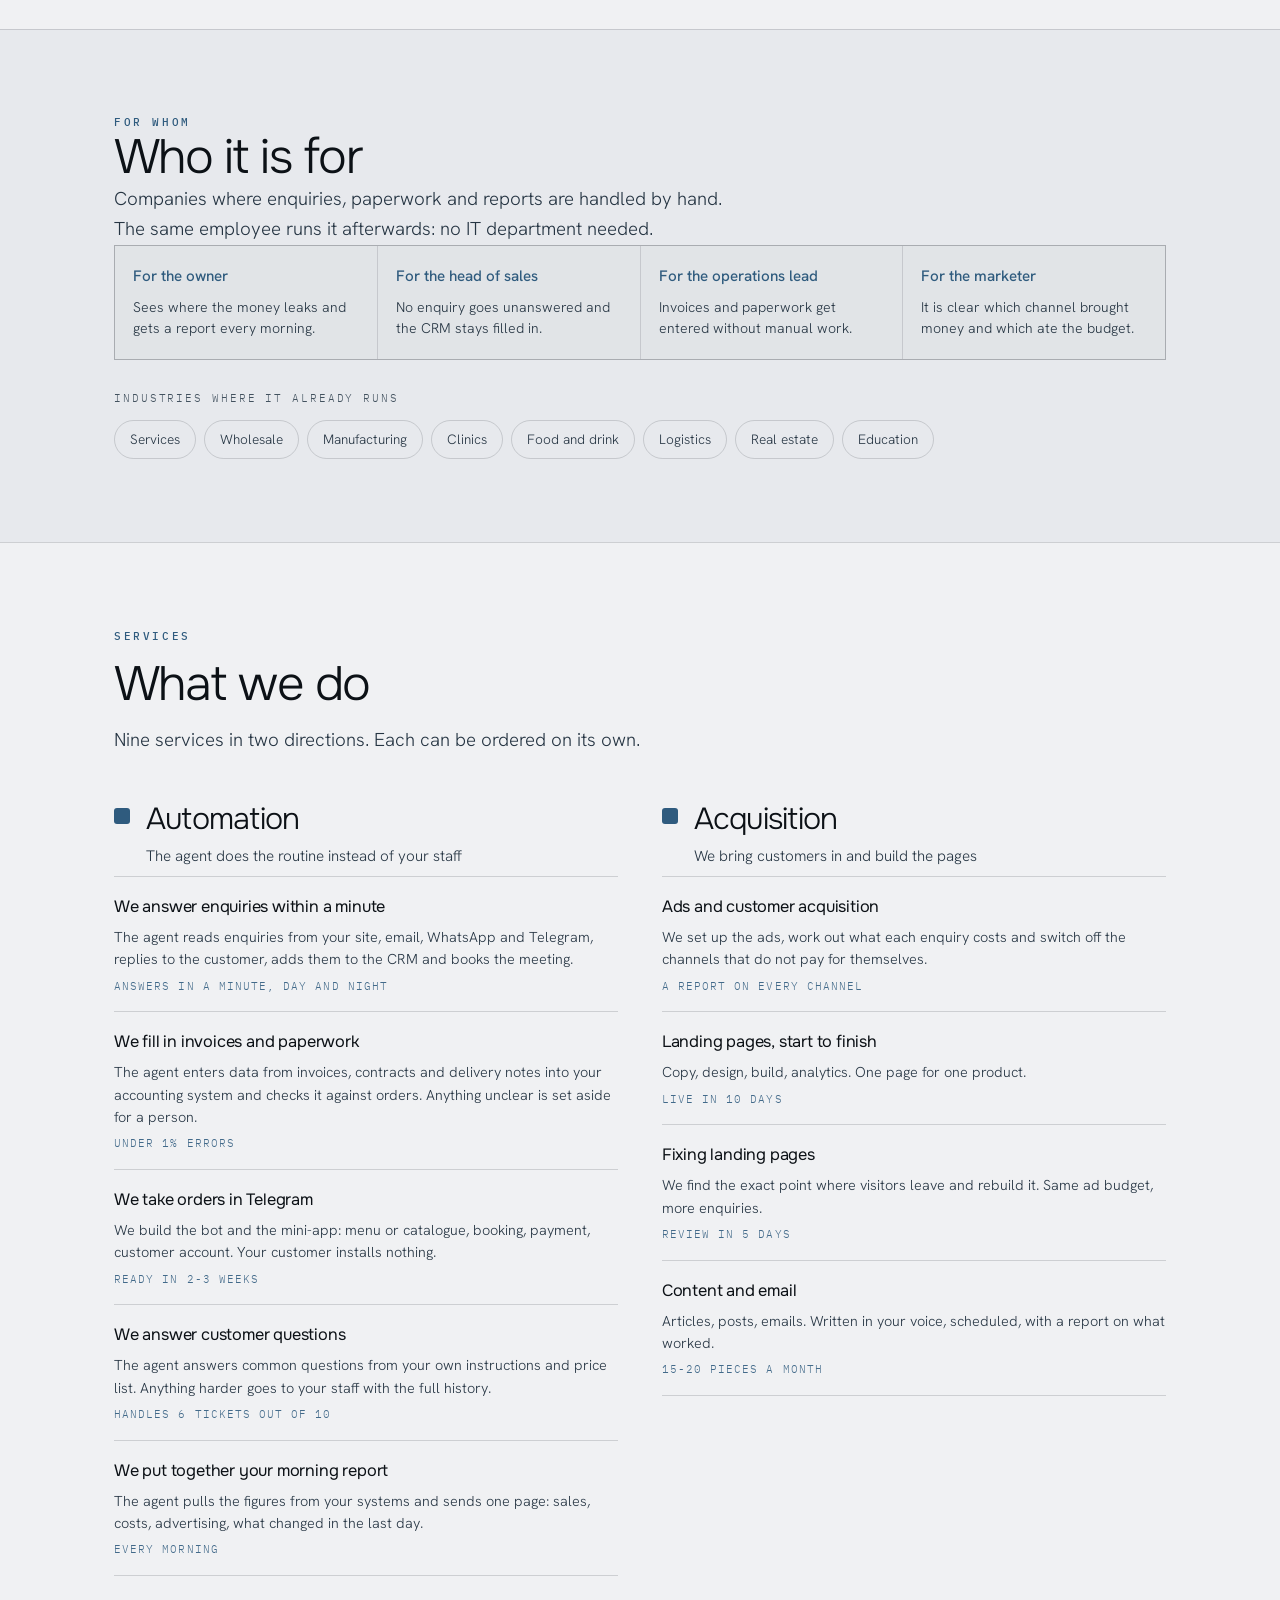
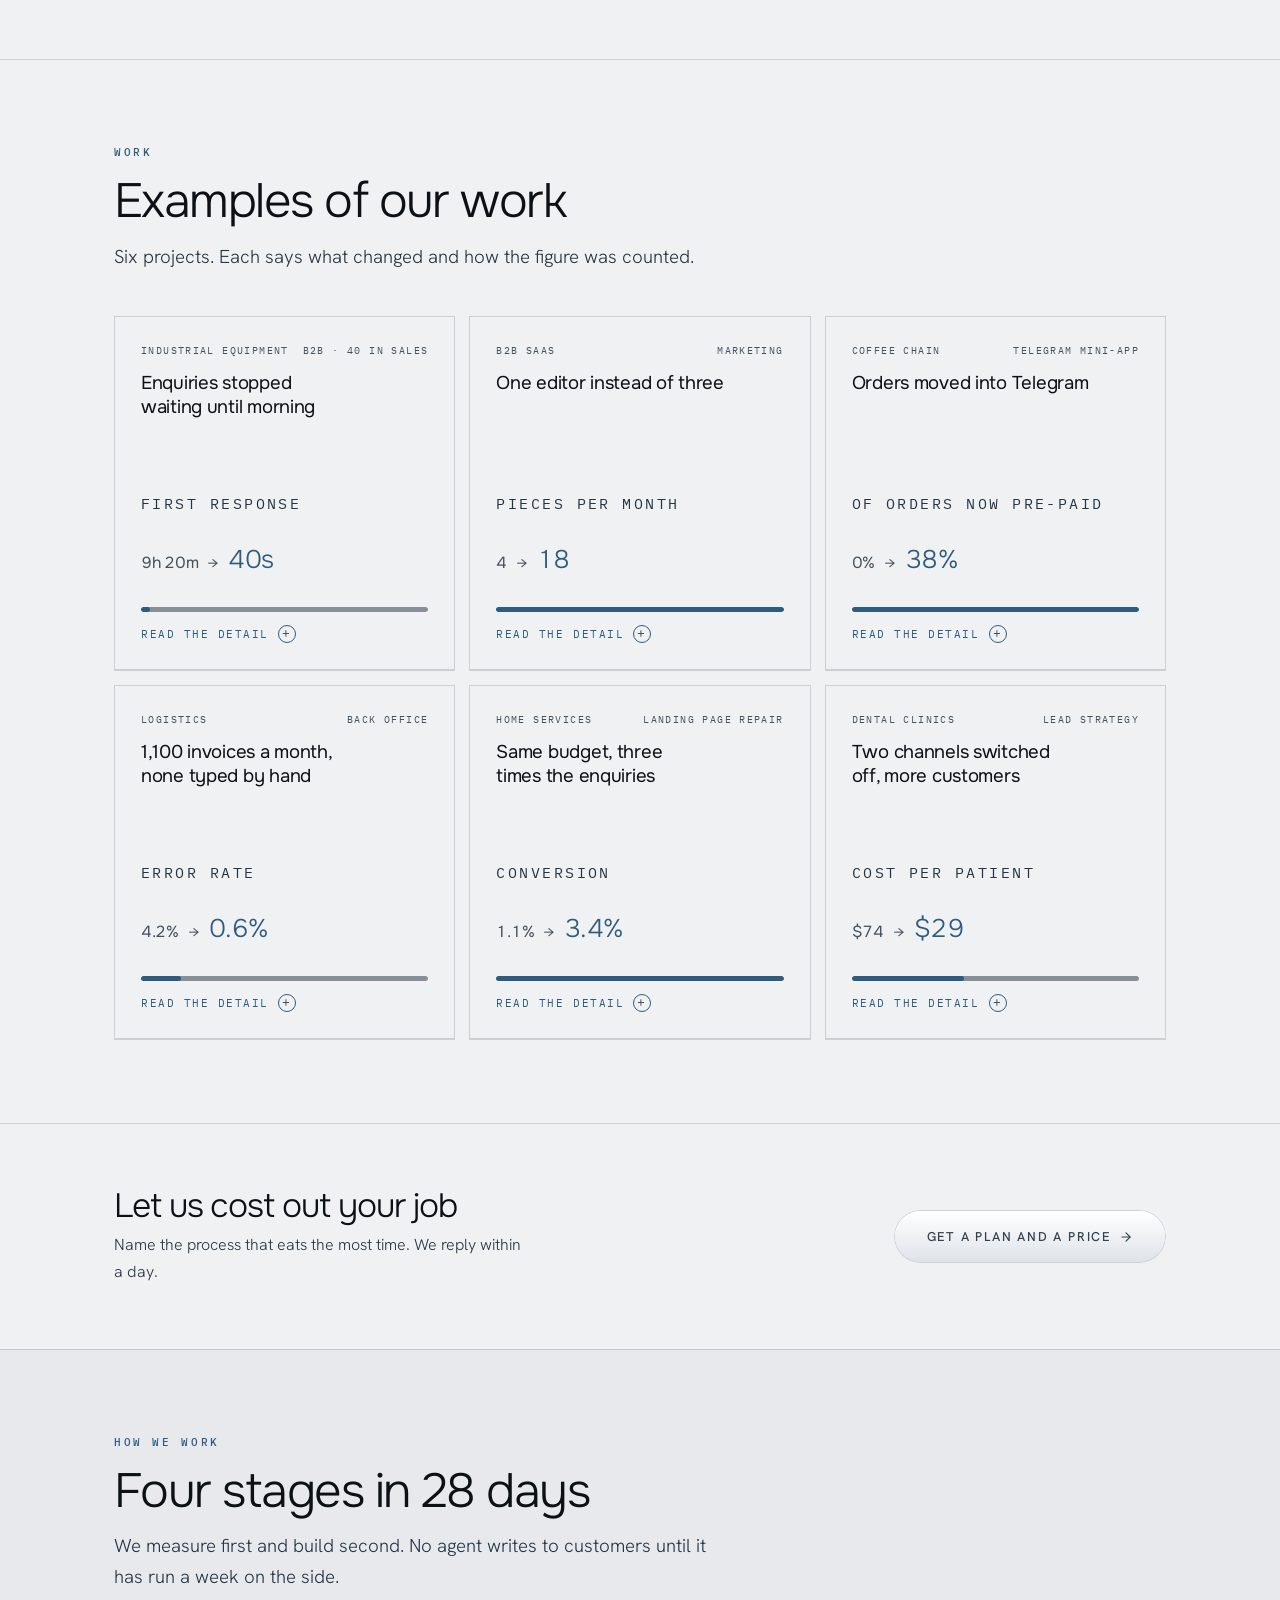
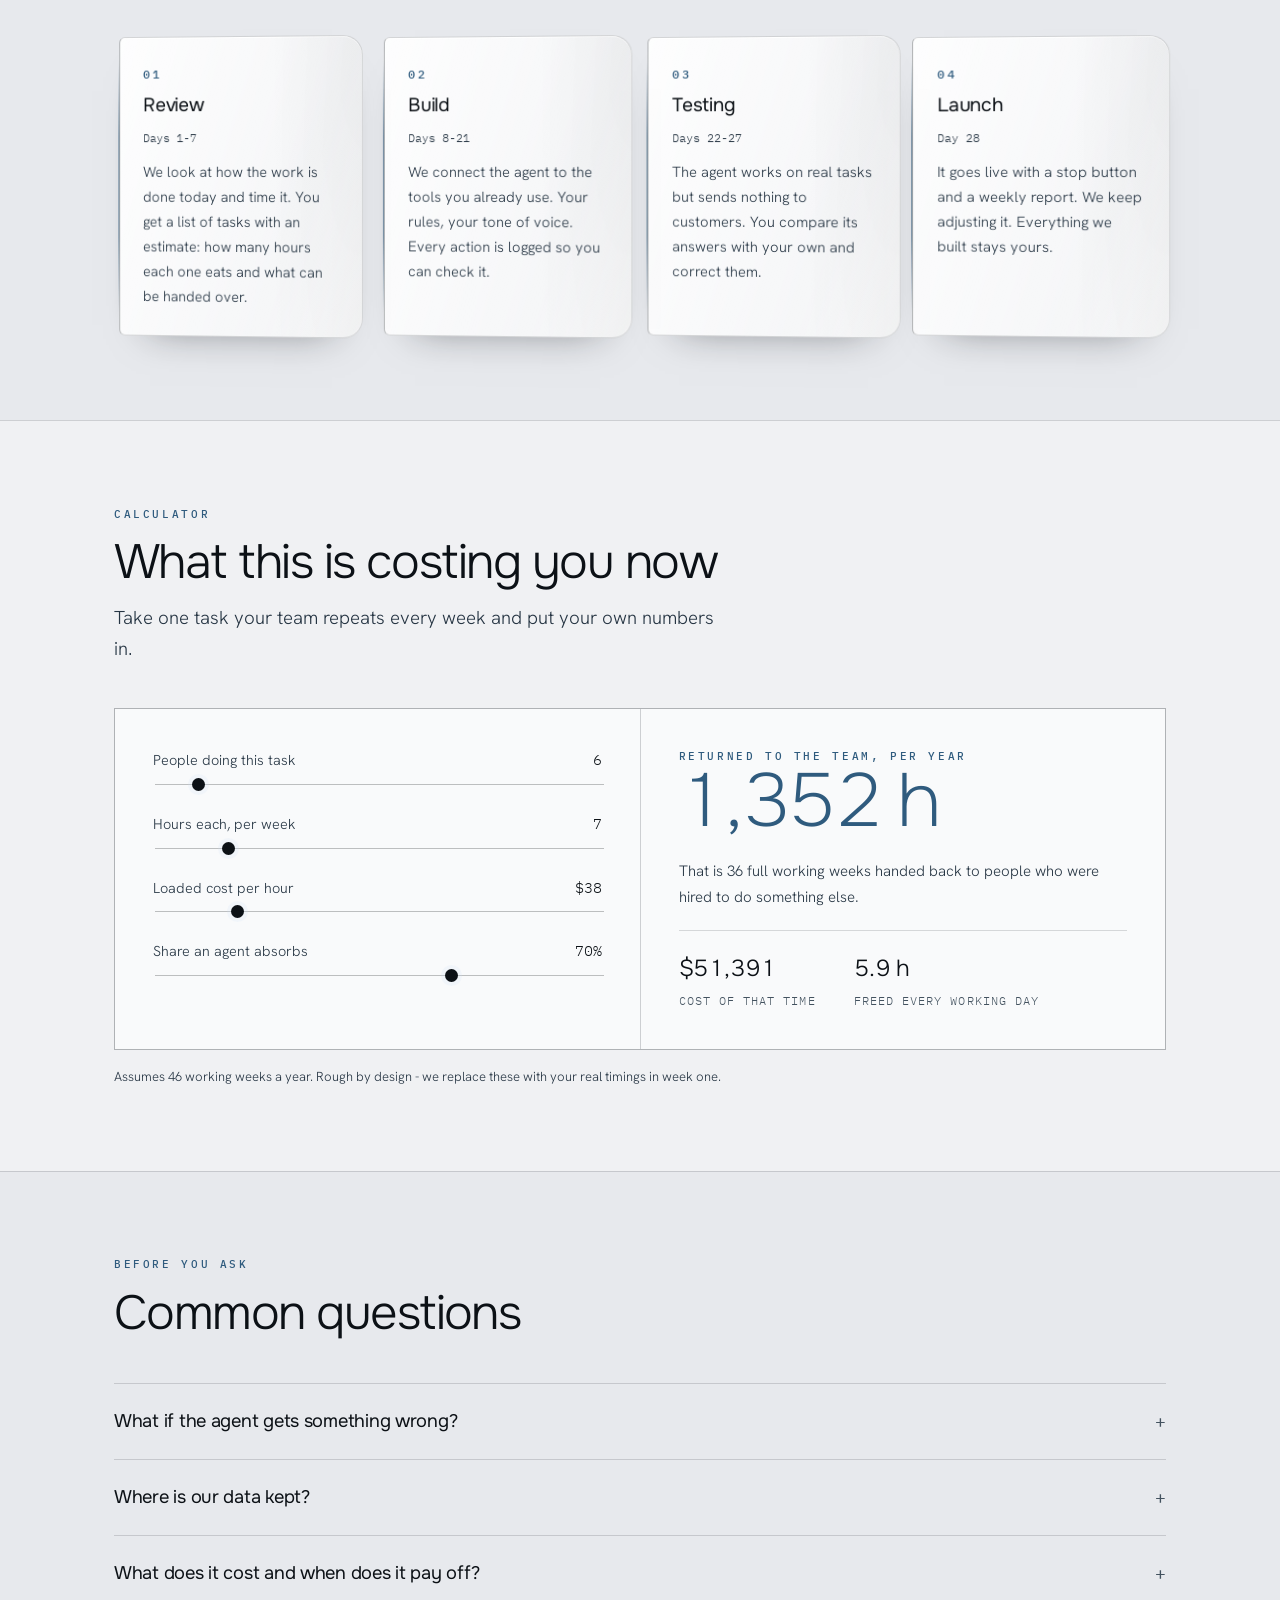
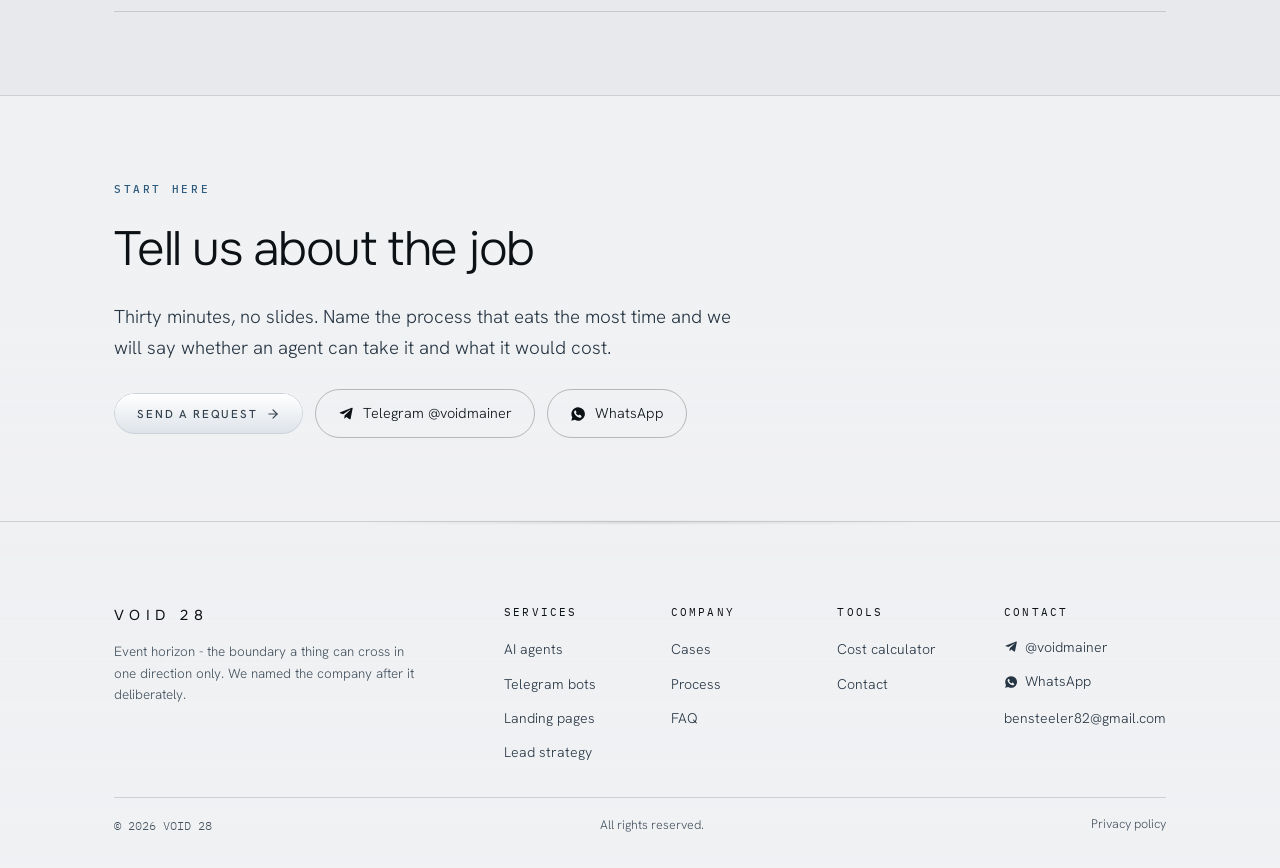
==== commit e75ef29d: "Счётчик Метрики 112490000 включён В config.js проставлен номер, и analytics.js перестал быть пустышк" ====
--- a/index.html
+++ b/index.html
@@ -1,5 +1,5 @@
 <!doctype html>
-<html lang="en" data-theme="dark" data-build="44" data-page="home">
+<html lang="en" data-theme="dark" data-build="45" data-page="home">
 <head>
 <meta charset="utf-8">
 <meta name="viewport" content="width=device-width, initial-scale=1">
@@ -15,9 +15,9 @@
 <meta property="og:image" content="https://tragical728.github.io/void-ai/assets/img/og-cover.png">
 <meta name="twitter:card" content="summary_large_image">
 
-<link rel="icon" href="assets/img/favicon.svg?v=44" type="image/svg+xml">
-<link rel="icon" href="assets/img/favicon-32.png?v=44" sizes="32x32" type="image/png">
-<link rel="apple-touch-icon" href="assets/img/apple-touch-icon.png?v=44">
+<link rel="icon" href="assets/img/favicon.svg?v=45" type="image/svg+xml">
+<link rel="icon" href="assets/img/favicon-32.png?v=45" sizes="32x32" type="image/png">
+<link rel="apple-touch-icon" href="assets/img/apple-touch-icon.png?v=45">
 <link rel="manifest" href="site.webmanifest">
 <meta name="theme-color" content="#070A0F">
 
@@ -38,10 +38,10 @@
 <link rel="preconnect" href="https://fonts.googleapis.com">
 <link rel="preconnect" href="https://fonts.gstatic.com" crossorigin>
 <link rel="stylesheet" href="https://fonts.googleapis.com/css2?family=Onest:wght@200;300;400;500&family=Hanken+Grotesk:wght@300;400;500&family=IBM+Plex+Mono:wght@400;500&display=swap">
-<link rel="stylesheet" href="assets/css/tokens.css?v=44">
-<link rel="stylesheet" href="assets/css/base.css?v=44">
-<link rel="stylesheet" href="assets/css/components.css?v=44">
-<link rel="stylesheet" href="assets/css/landing.css?v=44">
+<link rel="stylesheet" href="assets/css/tokens.css?v=45">
+<link rel="stylesheet" href="assets/css/base.css?v=45">
+<link rel="stylesheet" href="assets/css/components.css?v=45">
+<link rel="stylesheet" href="assets/css/landing.css?v=45">
 
 <!-- WebSite drives the bold site name in Google results; Organization drives the knowledge panel -->
 <script type="application/ld+json">
@@ -562,10 +562,10 @@
 
 </div>
 
-<script src="assets/js/config.js?v=44"></script>
-<script src="assets/js/analytics.js?v=44"></script>
-<script src="assets/js/i18n.js?v=44"></script>
-<script src="assets/js/background.js?v=44"></script>
-<script src="assets/js/site.js?v=44"></script>
+<script src="assets/js/config.js?v=45"></script>
+<script src="assets/js/analytics.js?v=45"></script>
+<script src="assets/js/i18n.js?v=45"></script>
+<script src="assets/js/background.js?v=45"></script>
+<script src="assets/js/site.js?v=45"></script>
 </body>
 </html>
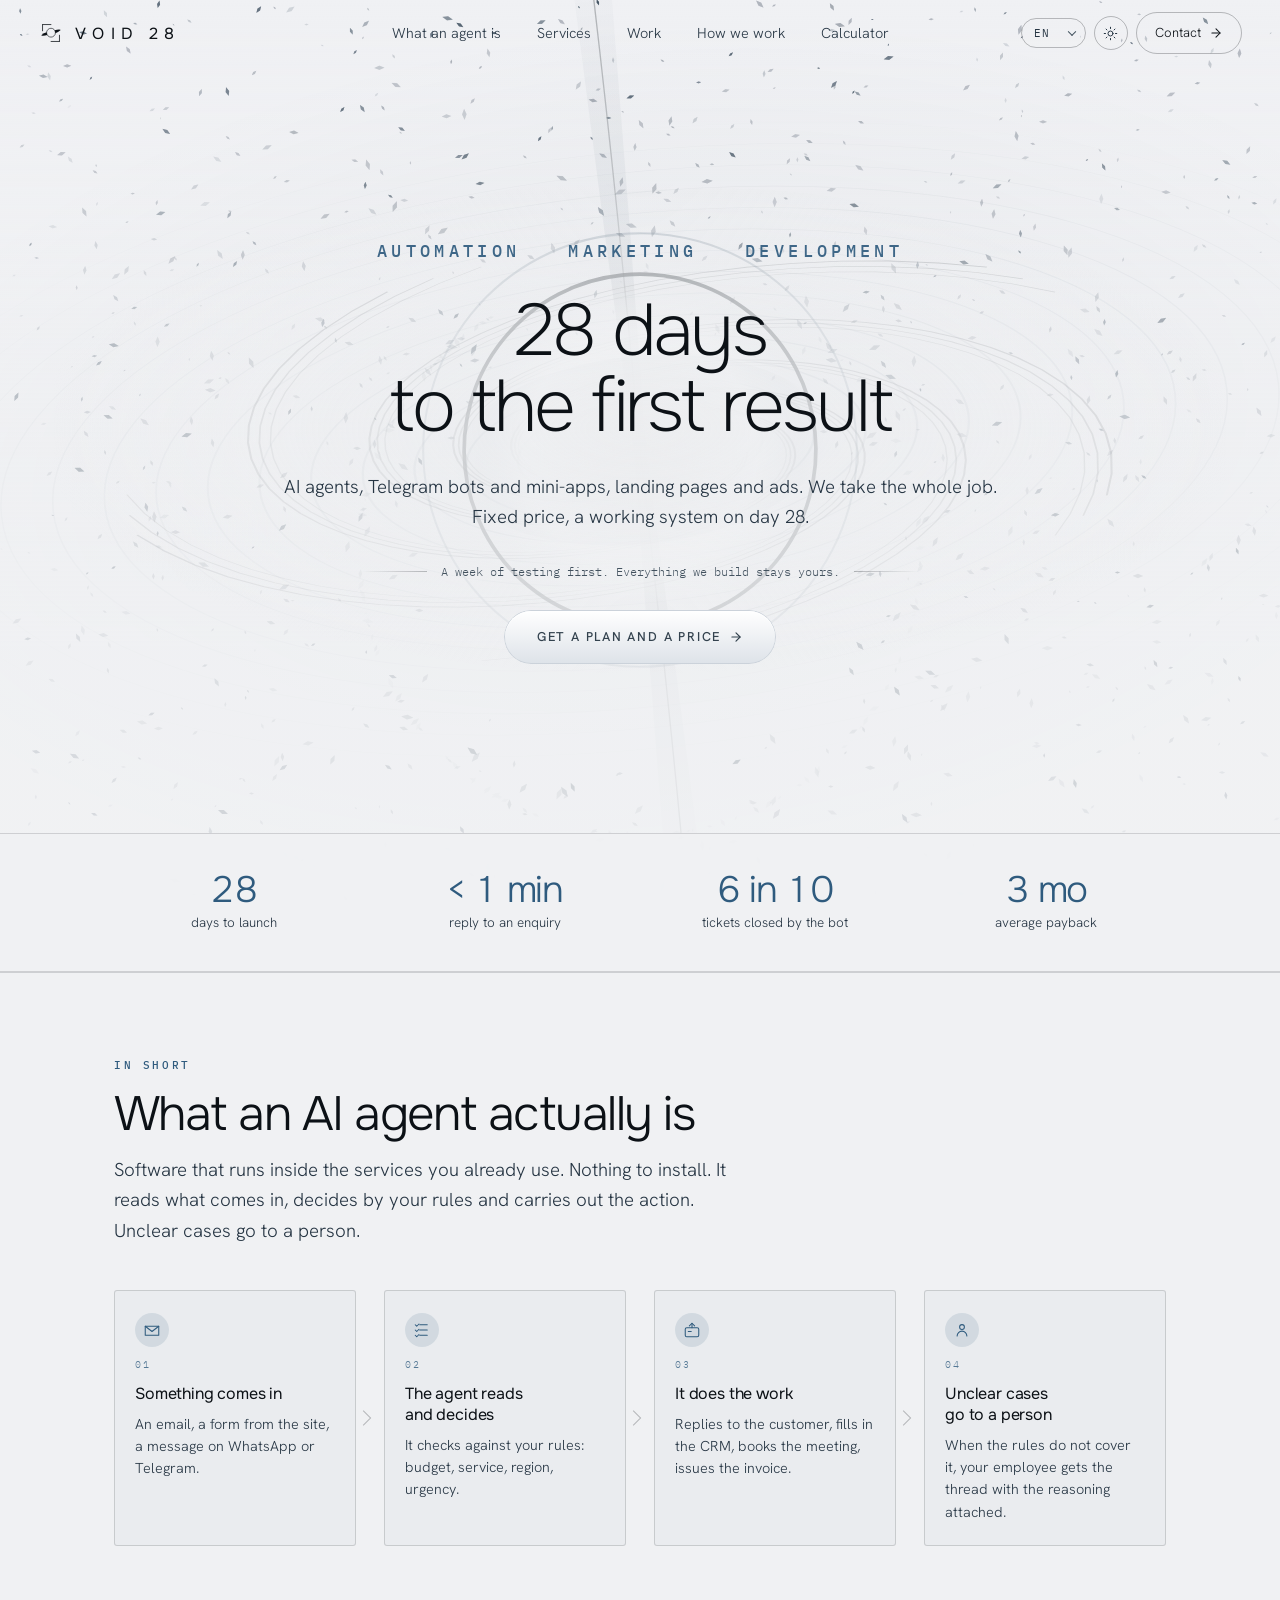
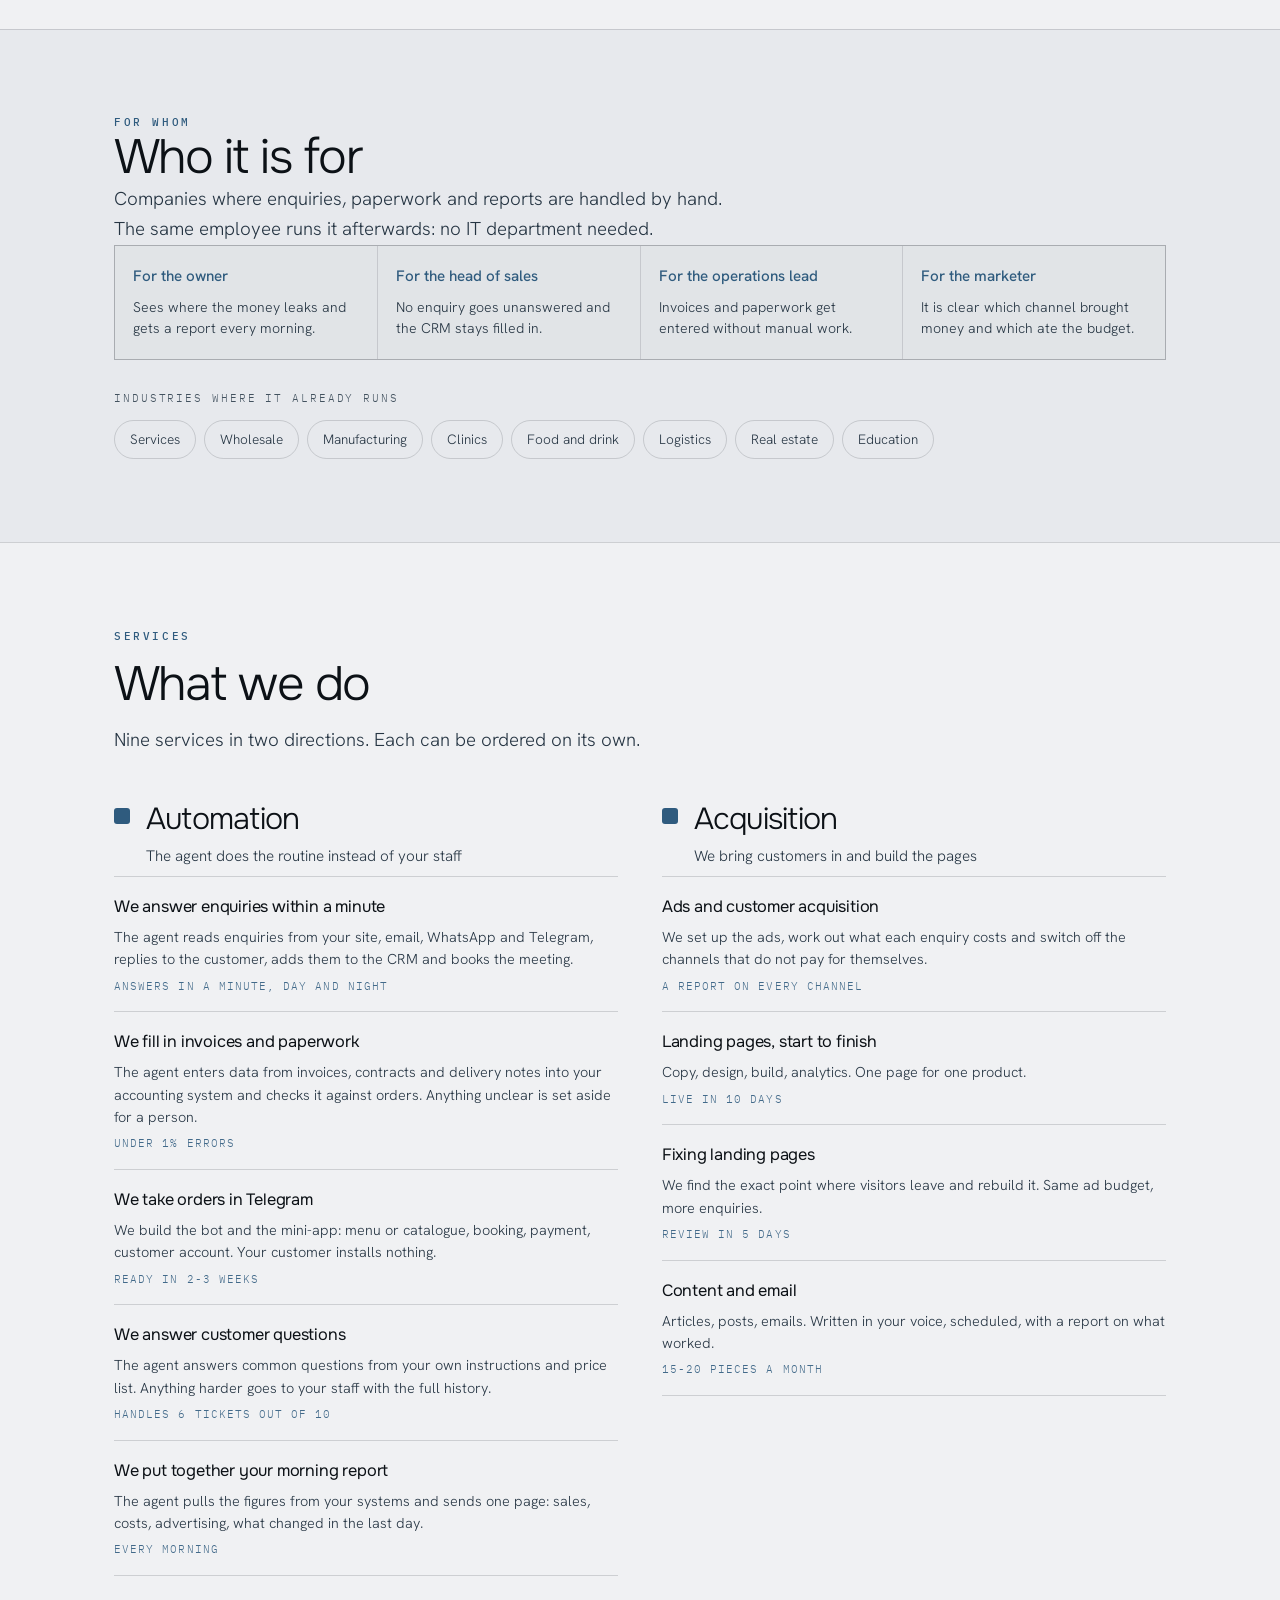
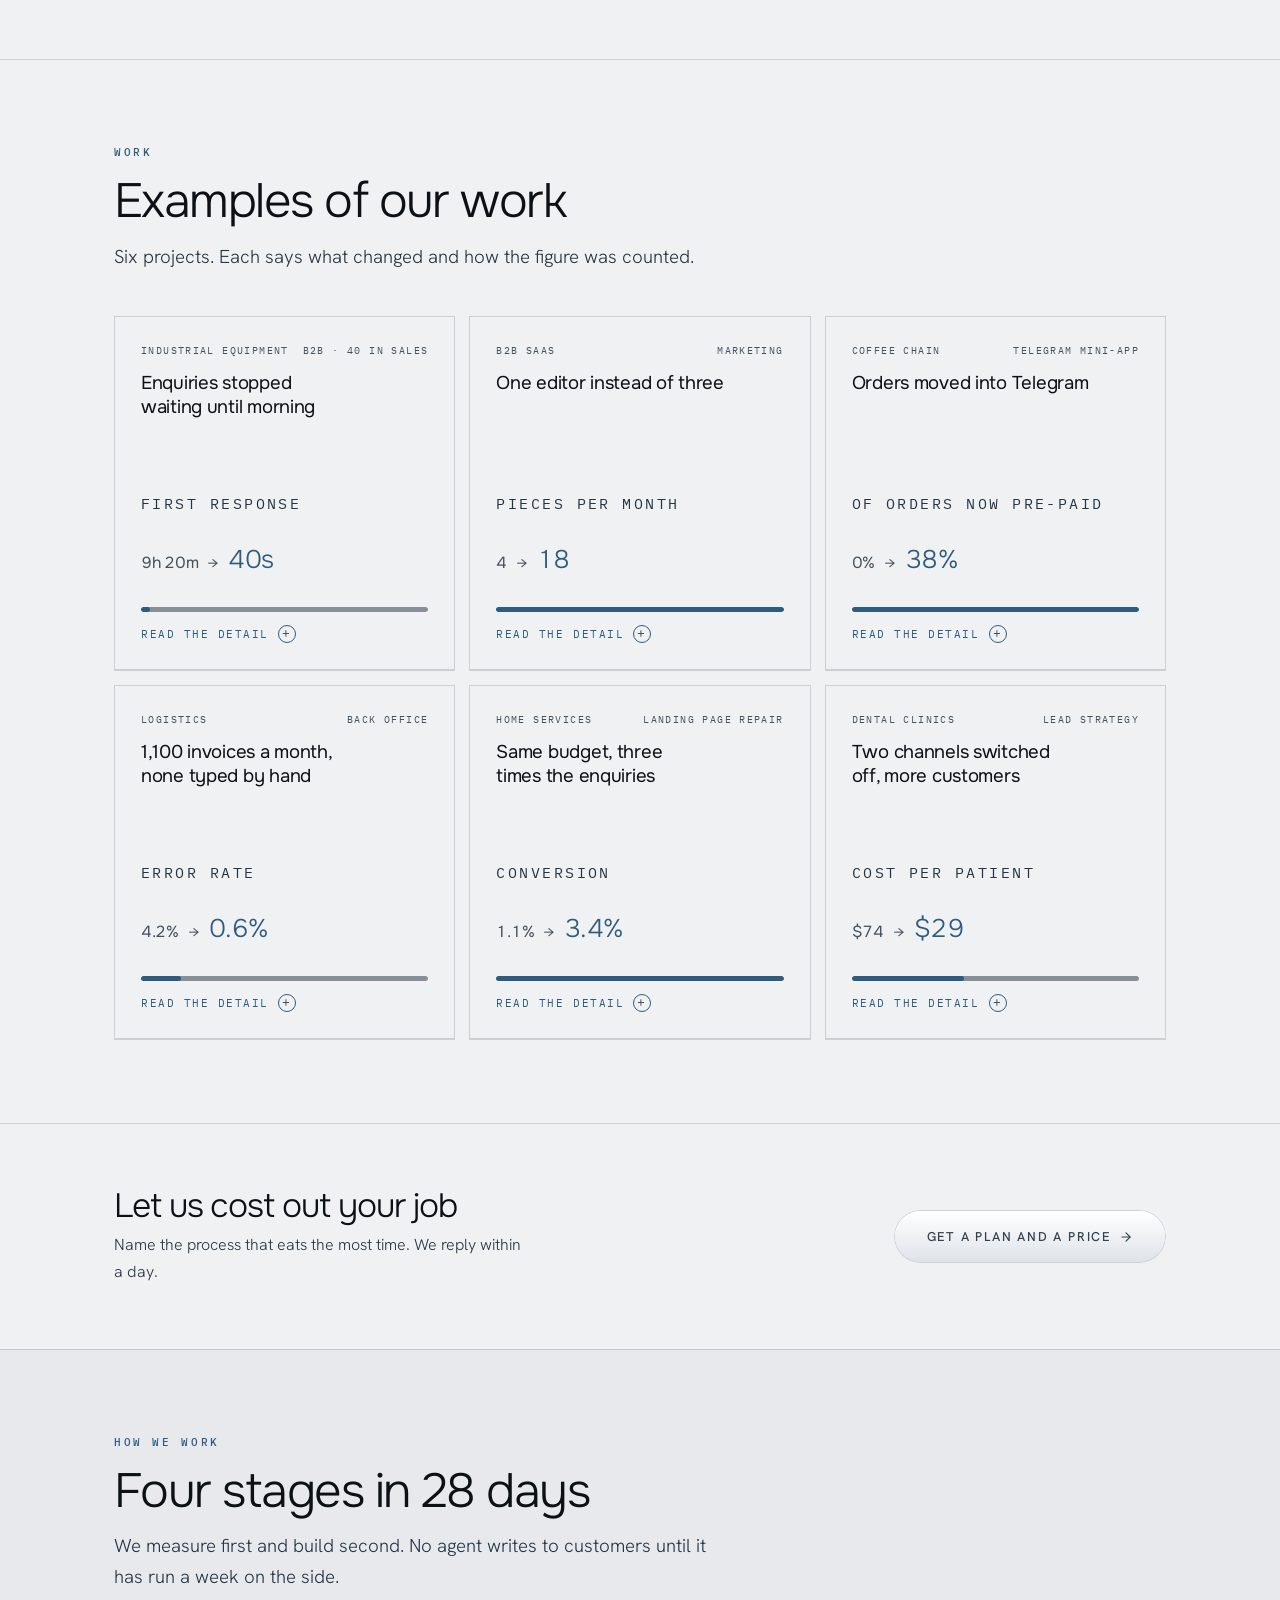
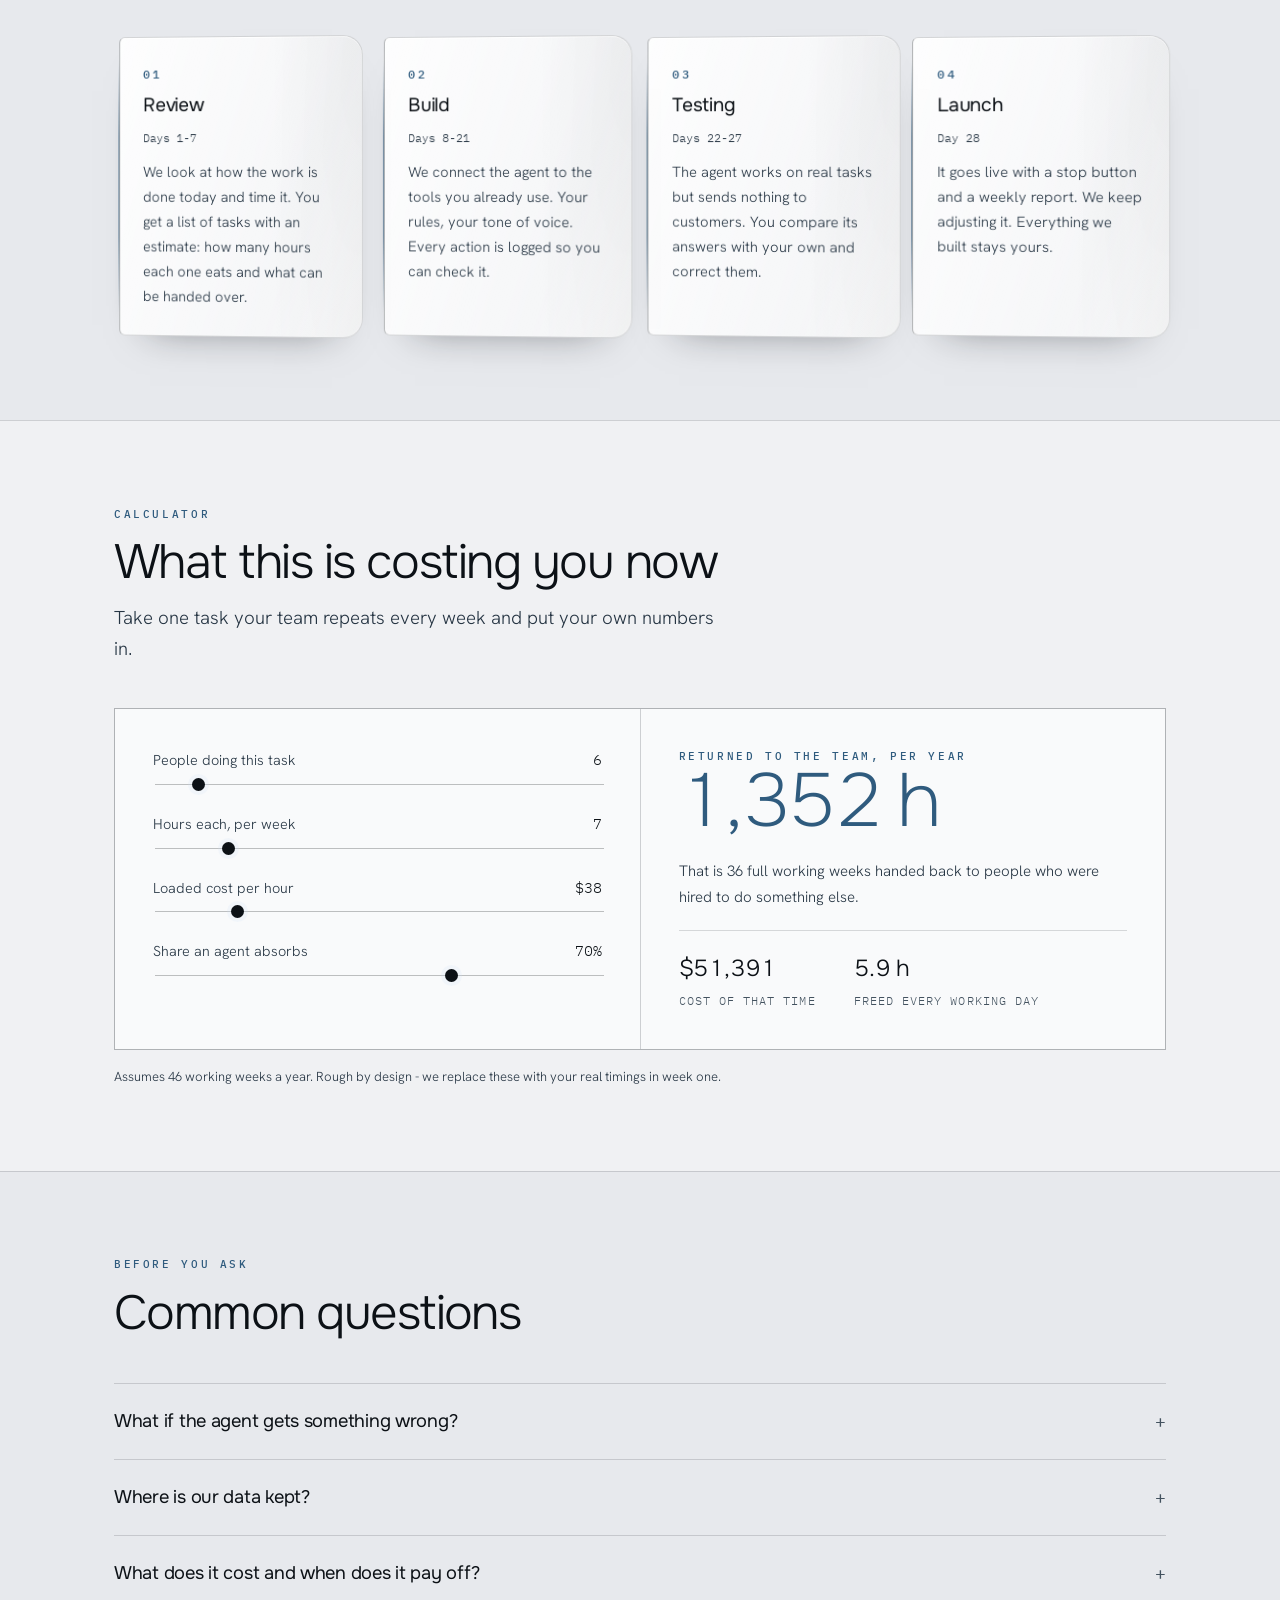
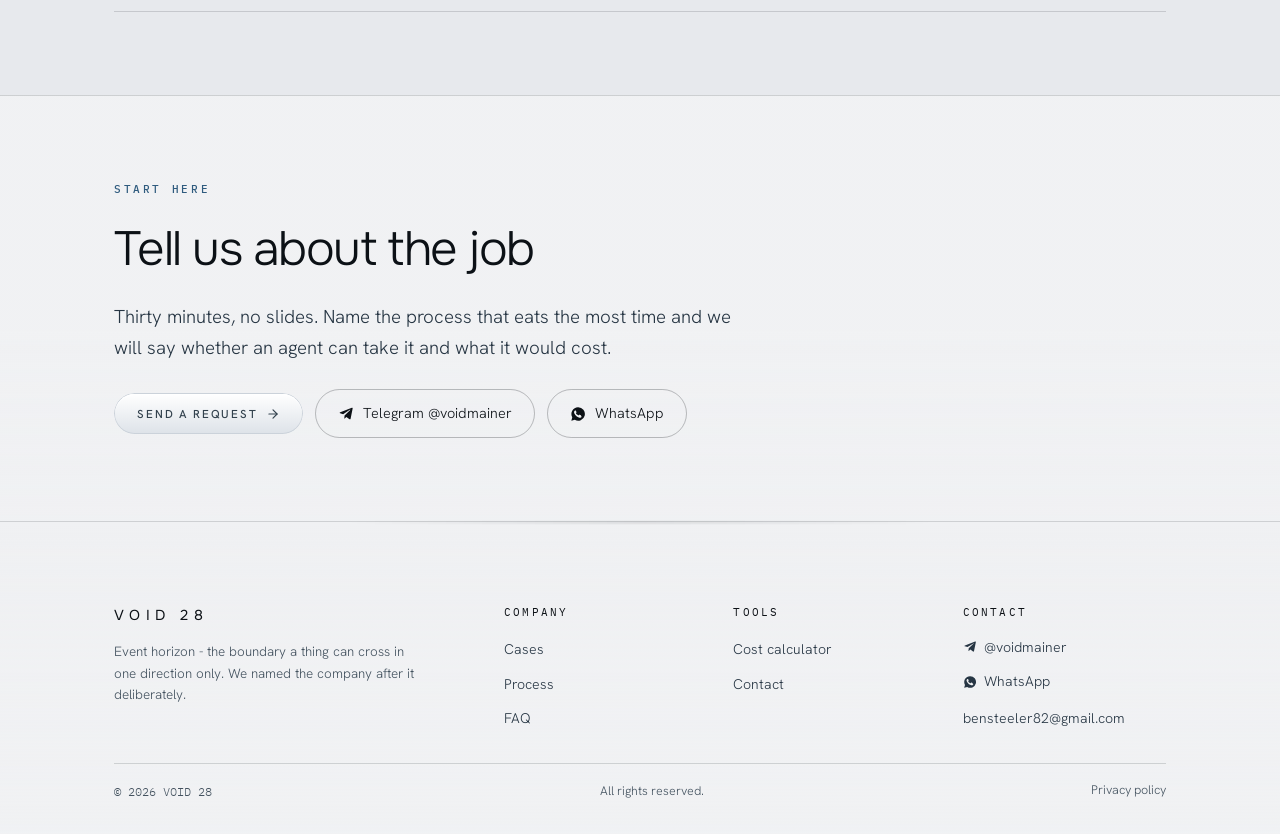
==== commit 36597b45: "Drop the Services column from the footer Two of its four links pointed at #marketing, a section that" ====
--- a/index.html
+++ b/index.html
@@ -1,5 +1,5 @@
 <!doctype html>
-<html lang="en" data-theme="dark" data-build="45" data-page="home">
+<html lang="en" data-theme="dark" data-build="46" data-page="home">
 <head>
 <meta charset="utf-8">
 <meta name="viewport" content="width=device-width, initial-scale=1">
@@ -15,9 +15,9 @@
 <meta property="og:image" content="https://tragical728.github.io/void-ai/assets/img/og-cover.png">
 <meta name="twitter:card" content="summary_large_image">
 
-<link rel="icon" href="assets/img/favicon.svg?v=45" type="image/svg+xml">
-<link rel="icon" href="assets/img/favicon-32.png?v=45" sizes="32x32" type="image/png">
-<link rel="apple-touch-icon" href="assets/img/apple-touch-icon.png?v=45">
+<link rel="icon" href="assets/img/favicon.svg?v=46" type="image/svg+xml">
+<link rel="icon" href="assets/img/favicon-32.png?v=46" sizes="32x32" type="image/png">
+<link rel="apple-touch-icon" href="assets/img/apple-touch-icon.png?v=46">
 <link rel="manifest" href="site.webmanifest">
 <meta name="theme-color" content="#070A0F">
 
@@ -38,10 +38,10 @@
 <link rel="preconnect" href="https://fonts.googleapis.com">
 <link rel="preconnect" href="https://fonts.gstatic.com" crossorigin>
 <link rel="stylesheet" href="https://fonts.googleapis.com/css2?family=Onest:wght@200;300;400;500&family=Hanken+Grotesk:wght@300;400;500&family=IBM+Plex+Mono:wght@400;500&display=swap">
-<link rel="stylesheet" href="assets/css/tokens.css?v=45">
-<link rel="stylesheet" href="assets/css/base.css?v=45">
-<link rel="stylesheet" href="assets/css/components.css?v=45">
-<link rel="stylesheet" href="assets/css/landing.css?v=45">
+<link rel="stylesheet" href="assets/css/tokens.css?v=46">
+<link rel="stylesheet" href="assets/css/base.css?v=46">
+<link rel="stylesheet" href="assets/css/components.css?v=46">
+<link rel="stylesheet" href="assets/css/landing.css?v=46">
 
 <!-- WebSite drives the bold site name in Google results; Organization drives the knowledge panel -->
 <script type="application/ld+json">
@@ -526,13 +526,6 @@
         <p class="def" data-i="footDef">Event horizon - the boundary a thing can cross in one direction only. We named the company after it deliberately.</p>
       </div>
       <div class="foot-cols">
-        <div class="foot-col reveal"><h4 data-i="fcServices">Services</h4>
-          <ul>
-            <li><a href="#work" data-i="fl1">AI agents</a></li>
-            <li><a href="#work" data-i="fl2">Telegram bots</a></li>
-            <li><a href="#marketing" data-i="fl3">Landing pages</a></li>
-            <li><a href="#marketing" data-i="fl4">Lead strategy</a></li>
-          </ul></div>
         <div class="foot-col reveal"><h4 data-i="fcCompany">Company</h4>
           <ul>
             <li><a href="#cases" data-i="fl5">Cases</a></li>
@@ -562,10 +555,10 @@
 
 </div>
 
-<script src="assets/js/config.js?v=45"></script>
-<script src="assets/js/analytics.js?v=45"></script>
-<script src="assets/js/i18n.js?v=45"></script>
-<script src="assets/js/background.js?v=45"></script>
-<script src="assets/js/site.js?v=45"></script>
+<script src="assets/js/config.js?v=46"></script>
+<script src="assets/js/analytics.js?v=46"></script>
+<script src="assets/js/i18n.js?v=46"></script>
+<script src="assets/js/background.js?v=46"></script>
+<script src="assets/js/site.js?v=46"></script>
 </body>
 </html>
--- a/assets/css/components.css
+++ b/assets/css/components.css
@@ -145,7 +145,7 @@
 .foot-grid{display:grid;grid-template-columns:1.1fr 2fr;gap:26px}
 .foot-brand{display:flex;flex-direction:column;gap:14px;max-width:34ch}
 .foot-brand .def{color:var(--faint);font-size:.84rem;line-height:1.6}
-.foot-cols{display:grid;grid-template-columns:repeat(4,1fr);gap:26px}
+.foot-cols{display:grid;grid-template-columns:repeat(3,1fr);gap:26px}
 .foot-col h4{font-family:"IBM Plex Mono",Menlo,monospace;font-size:.68rem;font-weight:400;
   letter-spacing:.2em;text-transform:uppercase;color:var(--text);margin:0 0 14px}
 .foot-col ul{list-style:none;margin:0;padding:0;display:flex;flex-direction:column;gap:7px}
